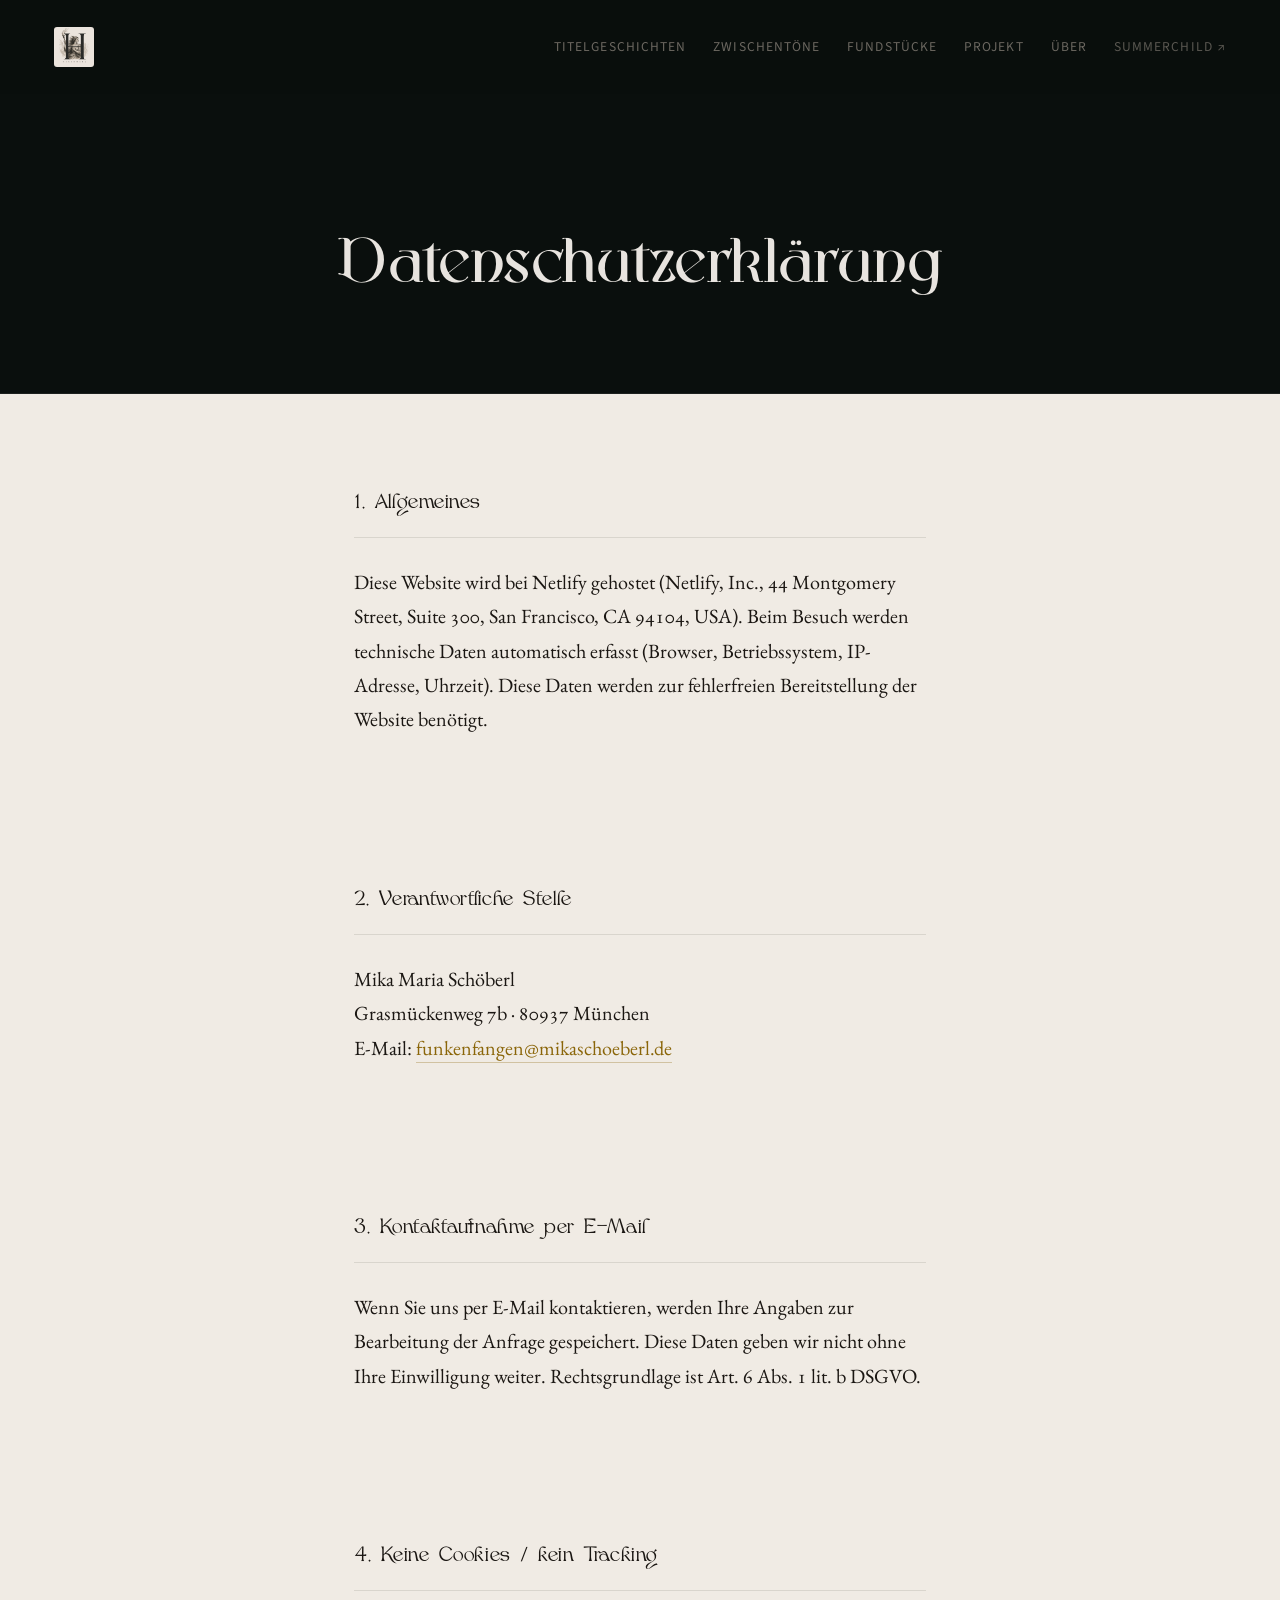
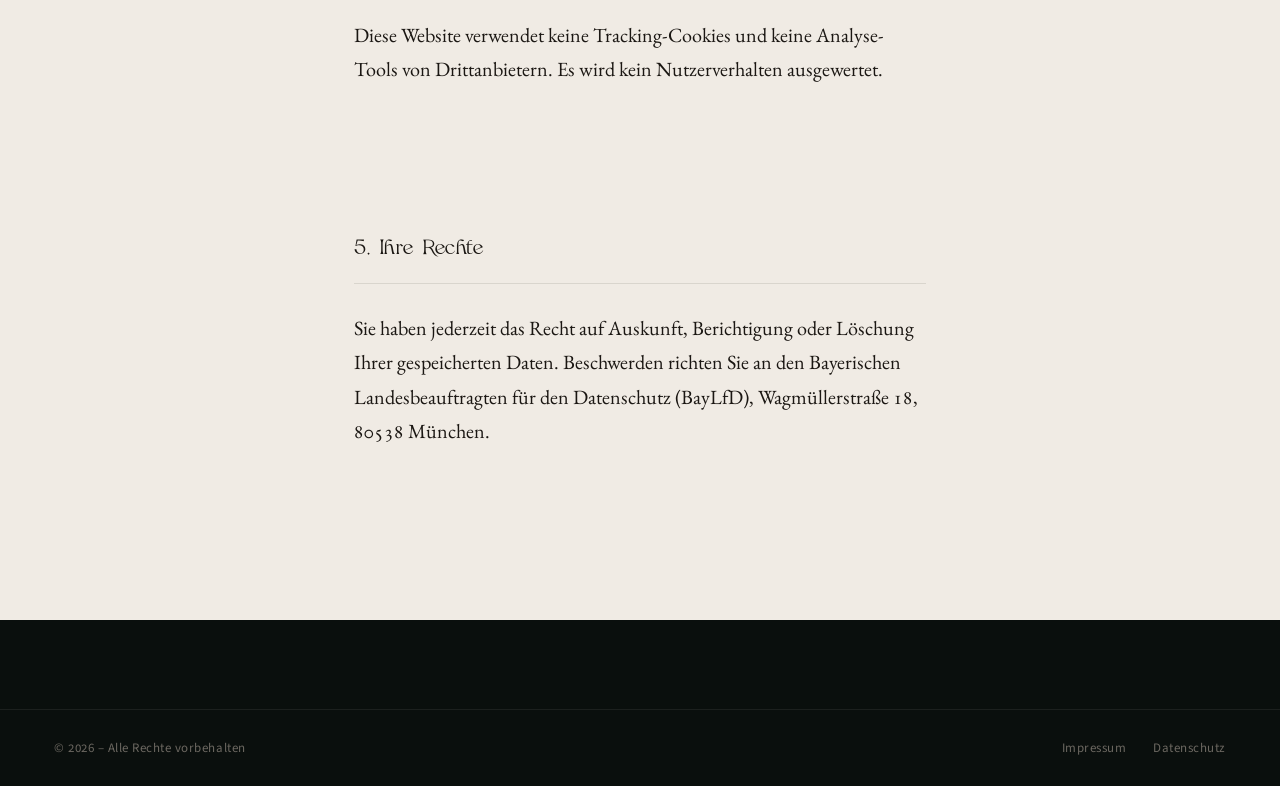
==== datenschutz.html @ d01b8aaf "Lichtfleck folgt dem Zeiger auch bei Projekt und Über Bisher war das wandernde Buntglas-Fenster der " ====
<!DOCTYPE html>
<html lang="de">
<head>
    <meta charset="UTF-8">
    <meta name="viewport" content="width=device-width, initial-scale=1.0">
    <title>Datenschutzerklärung – Hexenwerk</title>
    <meta name="description" content="Datenschutzerklärung der Forschungs- und Essayplattform Hexenwerk.">
    <meta name="robots" content="noindex">
    <link rel="icon" type="image/png" sizes="32x32" href="assets/images/brand/hexenwerk-logo-32.png">
    <link rel="icon" type="image/png" sizes="180x180" href="assets/images/brand/hexenwerk-logo-180.png">
    <link rel="apple-touch-icon" href="assets/images/brand/hexenwerk-logo-180.png">
    <link rel="preconnect" href="https://fonts.googleapis.com">
    <link rel="preconnect" href="https://fonts.gstatic.com" crossorigin>
    <link href="https://fonts.googleapis.com/css2?family=EB+Garamond:ital,wght@0,400;0,500;0,600;0,700;0,800;1,400;1,500;1,600;1,700&family=Cormorant+Garamond:ital,wght@0,300;0,400;0,500;0,600;0,700;1,300;1,400;1,500;1,600&family=IM+Fell+English:ital,wght@0,400;1,400&family=IM+Fell+English+SC&family=Source+Sans+3:ital,wght@0,300;0,400;0,500;0,600;1,300;1,400&display=swap" rel="stylesheet">
    <link rel="stylesheet" href="styles.css?v=20260827h">
</head>
<body>

    <a href="#legal-content" class="skip-link">Zum Inhalt springen</a>

    <nav class="site-nav site-nav--essay" aria-label="Hauptnavigation">
        <a href="index.html" class="nav-logo" aria-label="Hexenwerk — Startseite">
            <img src="assets/images/brand/hexenwerk-logo.png" alt="Hexenwerk" class="nav-logo-img">
        </a>
        <button class="nav-toggle" aria-expanded="false" aria-controls="navLinks" aria-label="Menü öffnen">
            <span class="nav-toggle-bar"></span>
            <span class="nav-toggle-bar"></span>
            <span class="nav-toggle-bar"></span>
        </button>
        <div class="nav-links" id="navLinks">
            <a href="index.html#titelgeschichten">Titelgeschichten</a>
            <a href="index.html#zwischentoene">Zwischentöne</a>
            <a href="index.html#fundstuecke">Fundstücke</a>
            <a href="projekt.html">Projekt</a>
            <a href="ueber.html">Über</a>
            <a href="https://summerchild.net" class="nav-external" target="_blank" rel="noopener">Summerchild<span aria-hidden="true"> ↗</span></a>
        </div>
    </nav>

    <header class="legal-hero">
        <div class="legal-hero-inner">
            <h1 class="legal-title">Datenschutzerklärung</h1>
        </div>
    </header>

    <article class="projekt-body" id="legal-content">

        <section class="projekt-section reveal">
            <h2 class="projekt-heading">1. Allgemeines</h2>
            <p>
                Diese Website wird bei Netlify gehostet (Netlify, Inc., 44 Montgomery Street, Suite 300, San Francisco, CA 94104, USA). Beim Besuch werden technische Daten automatisch erfasst (Browser, Betriebssystem, IP-Adresse, Uhrzeit). Diese Daten werden zur fehlerfreien Bereitstellung der Website benötigt.
            </p>
        </section>

        <section class="projekt-section reveal">
            <h2 class="projekt-heading">2. Verantwortliche Stelle</h2>
            <p>
                Mika Maria Schöberl<br>
                Grasmückenweg 7b · 80937 München<br>
                E-Mail: <a href="mailto:funkenfangen@mikaschoeberl.de" class="legal-link">funkenfangen@mikaschoeberl.de</a>
            </p>
        </section>

        <section class="projekt-section reveal">
            <h2 class="projekt-heading">3. Kontaktaufnahme per E-Mail</h2>
            <p>
                Wenn Sie uns per E-Mail kontaktieren, werden Ihre Angaben zur Bearbeitung der Anfrage gespeichert. Diese Daten geben wir nicht ohne Ihre Einwilligung weiter. Rechtsgrundlage ist Art. 6 Abs. 1 lit. b DSGVO.
            </p>
        </section>

        <section class="projekt-section reveal">
            <h2 class="projekt-heading">4. Keine Cookies / kein Tracking</h2>
            <p>
                Diese Website verwendet keine Tracking-Cookies und keine Analyse-Tools von Drittanbietern. Es wird kein Nutzerverhalten ausgewertet.
            </p>
        </section>

        <section class="projekt-section reveal">
            <h2 class="projekt-heading">5. Ihre Rechte</h2>
            <p>
                Sie haben jederzeit das Recht auf Auskunft, Berichtigung oder Löschung Ihrer gespeicherten Daten. Beschwerden richten Sie an den Bayerischen Landesbeauftragten für den Datenschutz (BayLfD), Wagmüllerstraße 18, 80538 München.
            </p>
        </section>

    </article>

    <footer class="site-footer">
        <div class="footer-bottom-inner">
            <p>&copy; 2026 – Alle Rechte vorbehalten</p>
            <div class="footer-legal-links">
                <a href="impressum.html">Impressum</a>
                <a href="datenschutz.html">Datenschutz</a>
            </div>
        </div>
    </footer>

    <script src="main.js?v=20260827h"></script>
</body>
</html>
---- styles.css ----
/* ============================================================
   HEXENÄSTHETIKEN – Stylesheet v3
   Forschungsplattform
   ============================================================ */

/* ============================================================
   LOCAL FONTS — display only (large & medium headings)
   ============================================================ */

@font-face {
    font-family: 'Hermis Soul';
    src: url('assets/fonts/hermis-soul/Hermissoul-Regular.otf') format('opentype');
    font-weight: 400;
    font-style: normal;
    font-display: swap;
}

@font-face {
    font-family: 'Bjork Serif';
    src: url('assets/fonts/bjork-serif/CCSBjork-Light.otf') format('opentype');
    font-weight: 300;
    font-style: normal;
    font-display: swap;
}

@font-face {
    font-family: 'Bjork Serif';
    src: url('assets/fonts/bjork-serif/CCSBjork.otf') format('opentype');
    font-weight: 400;
    font-style: normal;
    font-display: swap;
}

@font-face {
    font-family: 'Bjork Serif';
    src: url('assets/fonts/bjork-serif/CCSBjork-Bold.otf') format('opentype');
    font-weight: 700;
    font-style: normal;
    font-display: swap;
}

:root {
    --bg-deep:        #0a0f0d;
    --bg-elevated:    #111a16;
    --bg-card:        #141e19;
    --bg-card-hover:  #1a2822;
    --text-primary:   #e8e4df;
    --text-secondary: #a09b94;
    --text-muted:     #6b6760;
    --accent:         #b8860b;
    --accent-light:   #d4a031;
    --accent-dim:     rgba(184, 134, 11, 0.15);
    --accent-glow:    rgba(184, 134, 11, 0.06);
    --border:         rgba(232, 228, 223, 0.08);
    --border-accent:  rgba(184, 134, 11, 0.3);

    --font-hero:      'Hermis Soul', 'IM Fell English', 'EB Garamond', 'Georgia', serif;
    --font-heading:   'Bjork Serif', 'EB Garamond', 'Cormorant Garamond', 'Georgia', serif;
    --font-display:   'EB Garamond', 'Cormorant Garamond', 'Georgia', serif;
    --font-archaic:   'IM Fell English', 'EB Garamond', 'Cormorant Garamond', 'Georgia', serif;
    --font-smallcaps: 'IM Fell English SC', 'EB Garamond', 'Cormorant Garamond', 'Georgia', serif;
    --font-body:      'Source Sans 3', 'Source Sans Pro', sans-serif;
    --font-reading:   'EB Garamond', 'Cormorant Garamond', 'Georgia', serif;

    /* Dark Academia palette */
    --burgundy:       #5c1a2a;
    --burgundy-dim:   rgba(92, 26, 42, 0.2);
    --parchment:      #d4cdc0;
    --parchment-dim:  rgba(212, 205, 192, 0.06);

    /* Light sections — parchment tones */
    --bg-light:       #f0ebe4;
    --bg-light-warm:  #e8e0d4;
    --text-dark:      #1a1612;
    --text-dark-secondary: #4a4540;
    --text-dark-muted: #7a756e;
    --border-light:   rgba(26, 22, 18, 0.1);
    --accent-on-light: #8a6508;

    --space-xs:  0.5rem;
    --space-sm:  1rem;
    --space-md:  1.5rem;
    --space-lg:  3rem;
    --space-xl:  5rem;
    --space-xxl: 8rem;

    --content-width:  680px;
    --wide-width:     960px;
    --max-width:      1200px;

    --ease-out:    cubic-bezier(0.16, 1, 0.3, 1);
    --ease-smooth: cubic-bezier(0.25, 0.1, 0.25, 1);
    --ease-snap:   cubic-bezier(0.23, 1, 0.32, 1);   /* stärkerer ease-out für UI-Interaktionen */
    --ease-press:  cubic-bezier(0.4, 0, 0.2, 1);     /* press/release Feedback */

    /* Motion timing — unified vocabulary */
    --dur-micro:    300ms;  /* hover, click feedback */
    --dur-standard: 600ms;  /* color, opacity changes */
    --dur-reveal:   900ms;  /* scroll reveals */
    --dur-hero:     1400ms; /* once-per-session hero entrances */
}

*, *::before, *::after {
    margin: 0;
    padding: 0;
    box-sizing: border-box;
}

html {
    font-size: 18px;
    scroll-behavior: smooth;
    -webkit-font-smoothing: antialiased;
    -moz-osx-font-smoothing: grayscale;
}

body {
    font-family: var(--font-body);
    font-weight: 400;
    line-height: 1.7;
    color: var(--text-primary);
    background-color: var(--bg-deep);
    overflow-x: hidden;
    /* Renaissance typography defaults: old-style numerals, ligatures */
    font-feature-settings: 'onum' 1, 'liga' 1, 'kern' 1;
}

a { color: inherit; text-decoration: none; }
img { max-width: 100%; display: block; }

::selection {
    background: var(--accent-dim);
    color: var(--text-primary);
}


/* ============================================================
   NAVIGATION
   ============================================================ */

.site-nav {
    position: fixed;
    top: 0;
    left: 0;
    right: 0;
    z-index: 100;
    display: flex;
    justify-content: space-between;
    align-items: center;
    padding: var(--space-md) var(--space-lg);
    transition: background 0.5s var(--ease-smooth), padding 0.4s var(--ease-smooth);
}

.site-nav.is-scrolled {
    background: rgba(10, 15, 13, 0.92);
    backdrop-filter: blur(12px);
    -webkit-backdrop-filter: blur(12px);
    padding-top: var(--space-sm);
    padding-bottom: var(--space-sm);
}

.site-nav--essay {
    background: rgba(10, 15, 13, 0.85);
    backdrop-filter: blur(12px);
    -webkit-backdrop-filter: blur(12px);
}

.nav-logo {
    display: inline-flex;
    align-items: center;
    font-family: var(--font-display);
    font-size: 1rem;
    font-weight: 500;
    letter-spacing: 0.04em;
    color: var(--text-secondary);
    transition:
        opacity 200ms var(--ease-snap),
        color 200ms var(--ease-snap),
        transform 140ms var(--ease-press);
}

@media (hover: hover) and (pointer: fine) {
    .nav-logo:hover { color: var(--text-primary); opacity: 0.85; }
}

.nav-logo:active {
    transform: scale(0.97);
}

.nav-logo-img {
    display: block;
    height: 40px;
    width: auto;
    border-radius: 3px;
}

.nav-links {
    display: flex;
    gap: var(--space-md);
    align-items: center;
}

.nav-external {
    opacity: 0.82;
    transition: opacity 200ms var(--ease-snap);
}

@media (hover: hover) and (pointer: fine) {
    .nav-external:hover {
        opacity: 1;
    }
}

.nav-links a {
    font-family: var(--font-body);
    font-size: 0.75rem;
    font-weight: 400;
    letter-spacing: 0.08em;
    text-transform: uppercase;
    color: var(--text-muted);
    transition: color 200ms var(--ease-snap);
}

@media (hover: hover) and (pointer: fine) {
    .nav-links a:hover { color: var(--text-primary); }
}


/* ============================================================
   SHARED: Section Kickers (für alle Sektionen)
   ============================================================ */

.section-kicker {
    font-family: var(--font-smallcaps);
    font-size: 0.82rem;
    font-weight: 400;
    letter-spacing: 0.28em;
    text-transform: uppercase;
    font-feature-settings: 'smcp' 1, 'onum' 1;
    color: var(--accent);
    margin-bottom: var(--space-md);
}


/* ============================================================
   HERO
   ============================================================ */

.hero {
    position: relative;
    min-height: 100vh;
    display: flex;
    align-items: center;
    justify-content: center;
    overflow: hidden;
}

.hero-bg {
    position: absolute;
    inset: -10% 0;
    z-index: 0;
    will-change: transform;
}

.hero-bg-img {
    width: 100%;
    height: 100%;
    object-fit: cover;
    object-position: center 30%;
    filter: brightness(0.35) saturate(0.6);
}

.hero-overlay {
    position: absolute;
    inset: 0;
    z-index: 1;
    background:
        radial-gradient(
            ellipse 80% 60% at 50% 45%,
            transparent 0%,
            rgba(10, 15, 13, 0.4) 50%,
            rgba(10, 15, 13, 0.85) 100%
        ),
        linear-gradient(
            to bottom,
            rgba(10, 15, 13, 0.2) 0%,
            transparent 30%,
            transparent 60%,
            var(--bg-deep) 100%
        );
}

/* Stained glass window layer — illuminated by cursor */
/* Buntglas-Fenster: Das Licht fällt dort durch, wo Cursor oder
   Finger stehen.
   Wichtig fürs Tempo: Die Maske sitzt auf einem fest großen
   Fenster-Element und bleibt selbst unverändert. Bewegt wird nur
   per transform — das Fenster nach vorn, das Bild um denselben
   Betrag zurück. So rastert der Browser die Maske ein einziges Mal
   und schiebt pro Frame nur noch fertige Ebenen. Vorher wurde die
   Maske bildschirmfüllend in jedem Frame neu gezeichnet, was
   schwache Geräte komplett ausgebremst hat. */
.hero-stained-glass {
    --glass-size: 1100px;
    position: absolute;
    inset: 0;
    z-index: 1;
    overflow: hidden;
    pointer-events: none;
    /* Licht statt Foto: Im Screen-Modus verschwinden die dunklen Stellen
       des Bildes — also das schwarze Bleiglas-Gerüst — im dunklen Grund,
       und nur die farbigen Scheiben leuchten heraus. Dadurch trägt schon
       eine niedrige Deckkraft, und der Header bleibt trotzdem ruhig.
       Der Verlauf liegt bewusst außerhalb dieser Gruppe: Screen kann nur
       aufhellen, ein Abdunkeln wäre darin wirkungslos. */
    mix-blend-mode: screen;
}

/* Grundschicht: liegt immer im Header, unabhängig von Maus, Finger
   oder Skript. Zur Mitte hin nimmt die Maske sie fast ganz zurück,
   damit der Titel ruhig bleibt; nach außen trägt sie die Farbe.
   Ein statisches Bild mit statischer Maske — der Browser zeichnet das
   einmal und rührt es danach nicht mehr an. */
.stained-glass-base {
    position: absolute;
    inset: 0;
    width: 100%;
    height: 100%;
    max-width: none;
    object-fit: cover;
    object-position: center 30%;
    opacity: 0.36;
    filter: saturate(1.45) brightness(1.05) contrast(1.03);
    -webkit-mask-image: radial-gradient(
        ellipse 76% 66% at 50% 46%,
        rgba(0,0,0,0.06) 0%,
        rgba(0,0,0,0.2) 38%,
        rgba(0,0,0,0.6) 70%,
        rgba(0,0,0,0.95) 100%
    );
    mask-image: radial-gradient(
        ellipse 76% 66% at 50% 46%,
        rgba(0,0,0,0.06) 0%,
        rgba(0,0,0,0.2) 38%,
        rgba(0,0,0,0.6) 70%,
        rgba(0,0,0,0.95) 100%
    );
}

/* Verlauf über der Grundschicht: nimmt sie oben zurück, damit die
   Navigation ruhig bleibt, und führt sie unten in den Seitenhintergrund
   über — sonst schneidet das Buntglas hart in die nächste Sektion.
   Liegt bewusst unter dem Cursor-Fenster, damit der Lichtfleck weiter
   ungedämpft durchkommt. */
.stained-glass-fade {
    position: absolute;
    inset: 0;
    z-index: 1;
    pointer-events: none;
    background: linear-gradient(
        to bottom,
        rgba(10, 15, 13, 0.6) 0%,
        rgba(10, 15, 13, 0.12) 13%,
        rgba(10, 15, 13, 0) 28%,
        rgba(10, 15, 13, 0) 64%,
        rgba(10, 15, 13, 0.22) 82%,
        rgba(10, 15, 13, 0.8) 95%,
        var(--bg-deep) 100%
    );
}

.stained-glass-window {
    position: absolute;
    top: 0;
    left: 0;
    width: var(--glass-size);
    height: var(--glass-size);
    margin-left: calc(var(--glass-size) / -2);
    margin-top: calc(var(--glass-size) / -2);
    /* Startposition: Bildmitte — JS übernimmt ab dem ersten Zeiger */
    transform: translate3d(50vw, 50vh, 0);
    opacity: 0;
    transition: opacity 1s var(--ease-out);
    -webkit-mask-image: radial-gradient(
        circle closest-side at 50% 50%,
        rgba(0,0,0,1) 0%,
        rgba(0,0,0,0.75) 20%,
        rgba(0,0,0,0.4) 40%,
        rgba(0,0,0,0.1) 60%,
        rgba(0,0,0,0) 75%
    );
    mask-image: radial-gradient(
        circle closest-side at 50% 50%,
        rgba(0,0,0,1) 0%,
        rgba(0,0,0,0.75) 20%,
        rgba(0,0,0,0.4) 40%,
        rgba(0,0,0,0.1) 60%,
        rgba(0,0,0,0) 75%
    );
}

.stained-glass-img {
    position: absolute;
    top: 0;
    left: 0;
    /* Maße des Hero-Bereichs — JS hält sie aktuell, die Fallbacks
       greifen, solange noch kein Skript gelaufen ist. */
    width: var(--hero-w, 100vw);
    height: var(--hero-h, 100vh);
    max-width: none;
    object-fit: cover;
    object-position: center 30%;
    filter: brightness(1.05) saturate(1.15);
    transform: translate3d(
        calc(var(--glass-size) / 2 - 50vw),
        calc(var(--glass-size) / 2 - 50vh),
        0
    );
}

.hero-stained-glass.is-active .stained-glass-window,
.page-hero-glass.is-active .stained-glass-window {
    opacity: 1;
}

/* GPU-Ebenen erst anlegen, wenn das Fenster wirklich leuchtet. Die
   Einblendung dauert eine Sekunde — Zeit genug fuer den Browser, die
   Ebenen vorzubereiten. Dauerhaft gesetzt haelt will-change hier zwei
   grosse Texturen im Speicher, auch wenn nichts zu sehen ist. */
.hero-stained-glass.is-active .stained-glass-window,
.hero-stained-glass.is-active .stained-glass-img,
.page-hero-glass.is-active .stained-glass-window,
.page-hero-glass.is-active .stained-glass-img {
    will-change: transform;
}

@media (max-width: 640px) {
    .hero-stained-glass {
        --glass-size: 620px;
    }

    /* Hochformat: Der Header ist schmal und hoch, die Ellipse der Maske
       lässt oben und unten breite Bänder voll stehen. Zusammen mit dem
       Screen-Modus wird das schnell zu hell — deshalb hier zurückhaltender. */
    .stained-glass-base {
        opacity: 0.26;
    }
}

.hero-grain {
    position: absolute;
    inset: 0;
    z-index: 2;
    opacity: 0.04;
    background-image: url("data:image/svg+xml,%3Csvg viewBox='0 0 256 256' xmlns='http://www.w3.org/2000/svg'%3E%3Cfilter id='noise'%3E%3CfeTurbulence type='fractalNoise' baseFrequency='0.9' numOctaves='4' stitchTiles='stitch'/%3E%3C/filter%3E%3Crect width='100%25' height='100%25' filter='url(%23noise)' opacity='1'/%3E%3C/svg%3E");
    background-repeat: repeat;
    background-size: 128px 128px;
    pointer-events: none;
}

.hero-inner {
    position: relative;
    z-index: 3;
    text-align: center;
    max-width: var(--wide-width);
    padding: 0 var(--space-lg);
}

.hero-overline {
    font-family: var(--font-smallcaps);
    font-size: 0.88rem;
    font-weight: 400;
    letter-spacing: 0.3em;
    text-transform: uppercase;
    font-feature-settings: 'smcp' 1, 'onum' 1;
    color: var(--accent);
    margin-bottom: var(--space-md);
    opacity: 0;
    animation: fadeUp 1s var(--ease-out) 0.3s forwards;
}

.hero-title {
    font-family: var(--font-display);
    font-size: clamp(3rem, 8vw, 7.5rem);
    font-weight: 400;
    line-height: 1.1;
    letter-spacing: -0.025em;
    color: var(--text-primary);
    margin-bottom: var(--space-md);
    padding-bottom: 0.08em;
}

.hero-subtitle {
    font-family: var(--font-display);
    font-size: clamp(0.95rem, 1.8vw, 1.25rem);
    font-weight: 400;
    font-style: italic;
    line-height: 1.55;
    color: var(--text-secondary);
    margin-bottom: var(--space-lg);
    max-width: 640px;
    margin-left: auto;
    margin-right: auto;
    opacity: 0;
    animation: fadeUp 1.4s var(--ease-out) 0.75s forwards;
}

.hero-line {
    width: 48px;
    height: 1px;
    background: var(--accent);
    margin: 0 auto;
    opacity: 0;
    animation: fadeUp 1s var(--ease-out) 1s forwards;
}

.hero-scroll-hint {
    position: absolute;
    bottom: var(--space-lg);
    left: 50%;
    transform: translateX(-50%);
    z-index: 3;
    display: flex;
    flex-direction: column;
    align-items: center;
    gap: var(--space-xs);
    opacity: 0;
    animation: fadeUp 1s var(--ease-out) 1.5s forwards;
}

.hero-scroll-hint span {
    font-size: 0.65rem;
    letter-spacing: 0.15em;
    text-transform: uppercase;
    color: var(--text-muted);
    /* Optical centering: letter-spacing adds trailing space; compensate with padding-left */
    padding-left: 0.15em;
}

.hero-scroll-line {
    width: 1px;
    height: 32px;
    background: var(--text-muted);
    animation: scrollPulse 2.5s var(--ease-smooth) infinite 2s;
    transform-origin: top center;
}

@keyframes scrollPulse {
    0%   { opacity: 0.3; transform: scaleY(0.4); }
    50%  { opacity: 0.7; transform: scaleY(1); }
    100% { opacity: 0.3; transform: scaleY(0.4); }
}


/* ============================================================
   HERO SPLIT TEXT — per-character entrance
   JS wraps each character in .hero-char spans.
   ============================================================ */

@keyframes charReveal {
    from {
        opacity: 0;
        transform: translateY(60px);
        filter: blur(8px);
    }
    to {
        opacity: 1;
        transform: translateY(0);
        filter: blur(0);
    }
}

.hero-title .hero-char {
    display: inline-block;
    opacity: 0;
    animation: charReveal 0.9s var(--ease-out) forwards;
    will-change: transform, opacity, filter;
}

/* Whitespace characters should not be inline-block (they collapse) */
.hero-title .hero-char--space {
    width: 0.3em;
}

/* When split text is active, remove the block-level animation */
.hero-title.is-split {
    opacity: 1;
    animation: none;
}

/* Split chars inherit the glass-text gradient */
.hero-title.glass-text.is-split .hero-char {
    background-image: inherit;
    background-clip: text;
    -webkit-background-clip: text;
    -webkit-text-fill-color: transparent;
    color: transparent;
}


/* ============================================================
   SCROLL MARQUEE — horizontal scroll-driven text
   ============================================================ */

.scroll-marquee {
    overflow: hidden;
    padding: var(--space-md) 0;
    position: relative;
    white-space: nowrap;
    pointer-events: none;
    user-select: none;
    display: flex;
    flex-direction: column;
    gap: 0.3em;
}

.scroll-marquee-row {
    overflow: hidden;
    width: 100%;
}

.scroll-marquee-track {
    display: inline-flex;
    align-items: center;
    gap: 0;
    font-family: var(--font-hero);
    font-size: clamp(2.8rem, 8vw, 6.5rem);
    font-weight: 400;
    letter-spacing: -0.02em;
    line-height: 1.1;
    /* Same rainbow gradient as glass-text headlines — sharp & vivid.
       Die Sättigung steckt jetzt in den Farbwerten selbst (entspricht
       dem früheren filter: saturate(1.2)). Ein Filter auf dem bewegten
       Element zwingt den Browser, das riesige Textband in jedem Frame
       neu zu zeichnen — genau daran sind schwache Geräte hängen
       geblieben. */
    background-image: linear-gradient(
        100deg,
        #f8c631 0%,
        #ef8819 14%,
        #dd4521 28%,
        #b12b51 42%,
        #7037aa 56%,
        #2567b7 72%,
        #2b9ebb 86%,
        #41b34e 100%
    );
    -webkit-background-clip: text;
    background-clip: text;
    -webkit-text-fill-color: transparent;
    color: transparent;
    opacity: 1;
    animation: marquee-ltr 32s linear infinite;
}

.scroll-marquee-row--rtl .scroll-marquee-track {
    animation: marquee-rtl 36s linear infinite;
}

/* will-change nur, solange das Band wirklich sichtbar ist. Dauerhaft
   gesetzt hält es alle sechs Bänder gleichzeitig als GPU-Ebene im
   Speicher — auf Geräten mit wenig RAM gibt der Browser das Compositing
   dann auf und die Animation fällt zurück auf den Main-Thread. */
.scroll-marquee-track:not(.is-offscreen) {
    will-change: transform;
}

.scroll-marquee-track.is-offscreen {
    animation-play-state: paused;
}

.scroll-marquee-track span {
    flex-shrink: 0;
}

.marquee-dot {
    padding: 0 0.3em;
    opacity: 0.5;
    font-size: 0.6em;
}

@keyframes marquee-ltr {
    from { transform: translate3d(0, 0, 0); }
    to   { transform: translate3d(-50%, 0, 0); }
}

@keyframes marquee-rtl {
    from { transform: translate3d(-50%, 0, 0); }
    to   { transform: translate3d(0, 0, 0); }
}

@media (prefers-reduced-motion: reduce) {
    .scroll-marquee-track { animation: none; }
}


/* ============================================================
   STICKY SECTION HEADERS — cinematic overlap
   Section titles pin, content scrolls over them.
   ============================================================ */

.essays-section,
.exkurse-section,
.archiv-section {
    position: relative;
}

/* Section titles — large but normal flow, no sticky */
.essays-section > .section-header .section-title,
.exkurse-section > .section-header .section-title,
.archiv-section > .section-header .section-title {
    font-size: clamp(3.2rem, 13vw, 7rem);
    line-height: 1.15;
    letter-spacing: -0.025em;
    margin-bottom: var(--space-md);
    padding-bottom: 0.12em;
}


/* ============================================================
   OVERSIZED SECTION NUMBERS — decorative parallax
   Generated via data-section-number attribute.
   ============================================================ */

[data-section-number] {
    position: relative;
}

.section-number-deco {
    position: absolute;
    top: 0;
    right: var(--space-lg);
    font-family: var(--font-display);
    font-size: clamp(8rem, 22vw, 18rem);
    font-weight: 400;
    font-style: italic;
    line-height: 1;
    color: var(--text-primary);
    opacity: 0.03;
    pointer-events: none;
    user-select: none;
    will-change: transform;
    z-index: 0;
}


/* ============================================================
   SCALE-ON-SCROLL — Perspectives grid zoom
   ============================================================ */

.perspectives-list {
    transform: scale(0.88);
    transition: transform 1.2s var(--ease-out);
    will-change: transform;
}

.perspectives-list.is-scaled {
    transform: scale(1);
}


/* ============================================================
   ESSAY CARDS — staggered overlap + rotation
   ============================================================ */

.essay-card:nth-child(2) {
    margin-top: calc(var(--space-lg) * -0.5);
    transform: rotate(0.8deg) translateY(20px);
    transition: transform 0.8s var(--ease-out), background-color 0.5s ease;
}

.essay-card:nth-child(3) {
    margin-top: calc(var(--space-lg) * -0.5);
    transform: rotate(-0.6deg) translateY(30px);
    transition: transform 0.8s var(--ease-out), background-color 0.5s ease;
}

.essay-card:nth-child(2).is-aligned,
.essay-card:nth-child(3).is-aligned {
    transform: rotate(0deg) translateY(0);
}


/* ============================================================
   FOCUS SECTION — giant background text "HEXE"
   ============================================================ */

.focus-section .focus-inner::before {
    content: 'HEXE';
    position: absolute;
    top: 50%;
    left: 50%;
    transform: translate(-50%, calc(-50% + var(--backdrop-y, 0px)));
    font-family: var(--font-display);
    font-size: clamp(10rem, 28vw, 22rem);
    font-weight: 400;
    letter-spacing: 0.05em;
    color: var(--text-dark);
    opacity: 0.04;
    pointer-events: none;
    user-select: none;
    white-space: nowrap;
    will-change: transform;
    z-index: 0;
}

.focus-inner {
    position: relative;
}

.focus-inner > * {
    position: relative;
    z-index: 1;
}


/* ============================================================
   MOBILE — disable heavy effects
   ============================================================ */

@media (max-width: 640px) {
    .scroll-marquee-track {
        font-size: clamp(2.5rem, 10vw, 4rem);
    }

    .section-number-deco {
        font-size: clamp(5rem, 18vw, 8rem);
        right: var(--space-md);
    }

    .essays-section > .section-header,
    .exkurse-section > .section-header,
    .archiv-section > .section-header {
        position: relative;
        top: auto;
    }

    .essay-card:nth-child(2),
    .essay-card:nth-child(3) {
        margin-top: 0;
        transform: none;
    }

    .focus-section .focus-inner::before {
        font-size: clamp(5rem, 20vw, 10rem);
    }
}


/* ============================================================
   INTRO
   ============================================================ */

.intro-section {
    padding: var(--space-xxl) var(--space-lg) var(--space-xl);
    display: flex;
    justify-content: center;
    background: var(--bg-light);
}

.intro-inner {
    max-width: 680px;
    text-align: center;
}

.intro-overline {
    font-family: var(--font-smallcaps);
    font-size: 0.88rem;
    font-weight: 400;
    letter-spacing: 0.3em;
    text-transform: uppercase;
    font-feature-settings: 'smcp' 1, 'onum' 1;
    color: var(--accent-on-light);
    margin-bottom: var(--space-md);
}

.intro-text {
    font-family: var(--font-archaic);
    font-size: 1.32rem;
    font-weight: 400;
    line-height: 1.7;
    color: var(--text-dark);
    margin-bottom: var(--space-md);
    font-feature-settings: 'onum' 1, 'liga' 1, 'dlig' 1, 'kern' 1;
}

.intro-text-secondary {
    font-family: var(--font-archaic);
    font-size: 1.32rem;
    line-height: 1.7;
    color: var(--text-dark-secondary);
    font-feature-settings: 'onum' 1, 'liga' 1, 'dlig' 1, 'kern' 1;
}


/* ============================================================
   PERSPEKTIVEN – Neue Sektion
   Signalisiert interdisziplinäre Breite ohne Rubriken-Overkill
   ============================================================ */

.perspectives-section {
    padding: var(--space-xl) var(--space-lg);
    max-width: var(--wide-width);
    margin: 0 auto;
    border-top: 1px solid var(--border);
}

.perspectives-inner {
    display: block;
}

.perspectives-title {
    font-family: var(--font-display);
    font-size: clamp(1.5rem, 3vw, 2rem);
    font-weight: 400;
    line-height: 1.3;
    color: var(--text-primary);
    margin-bottom: var(--space-lg);
    max-width: 520px;
}

.perspectives-list {
    list-style: none;
    display: grid;
    grid-template-columns: repeat(3, 1fr);
    gap: 1px;
    background: var(--border);
    margin-bottom: var(--space-lg);
    border: 1px solid var(--border);
}

.perspectives-list li {
    display: flex;
    align-items: center;
    gap: var(--space-sm);
    padding: var(--space-md);
    background: var(--bg-deep);
    transition: background 240ms var(--ease-snap);
}

@media (hover: hover) and (pointer: fine) {
    .perspectives-list li:hover {
        background: var(--bg-elevated);
    }
}

.perspective-number {
    font-family: var(--font-display);
    font-size: 0.8rem;
    font-style: italic;
    color: var(--accent);
    letter-spacing: 0.05em;
}

.perspective-name {
    font-family: var(--font-body);
    font-size: 0.88rem;
    color: var(--text-primary);
    letter-spacing: 0.02em;
}

.perspectives-note {
    font-family: var(--font-display);
    font-style: italic;
    font-size: 0.92rem;
    color: var(--text-muted);
    max-width: 520px;
}


/* ============================================================
   ESSAYS SECTION
   ============================================================ */

.essays-section {
    padding: var(--space-xl) var(--space-lg) var(--space-xl);
    max-width: var(--max-width);
    margin: 0 auto;
    position: relative;
    overflow: hidden;
}

.section-header {
    margin-bottom: var(--space-xl);
    padding-bottom: var(--space-lg);
    border-bottom: 1px solid var(--border);
    max-width: 640px;
}

.section-title {
    font-family: var(--font-display);
    font-size: clamp(2rem, 4vw, 2.8rem);
    font-weight: 400;
    color: var(--text-primary);
    margin-bottom: var(--space-sm);
    letter-spacing: -0.01em;
}

.section-claim {
    font-family: var(--font-archaic);
    font-style: italic;
    font-size: clamp(1.8rem, 5.5vw, 3rem);
    line-height: 1.15;
    color: var(--accent-light);
    margin-bottom: var(--space-md);
    letter-spacing: 0.015em;
    font-feature-settings: 'onum' 1, 'liga' 1, 'dlig' 1;
}

.section-description {
    font-size: 0.95rem;
    line-height: 1.7;
    color: var(--text-secondary);
    max-width: 560px;
}


/* --- Essay Card --- */
.essays-list {
    display: flex;
    flex-direction: column;
    gap: var(--space-lg);
}

.essay-card {
    display: grid;
    grid-template-columns: 300px 1fr;
    gap: var(--space-lg);
    padding: var(--space-md);
    border-radius: 4px;
    transition: background-color 280ms var(--ease-snap);
}

@media (hover: hover) and (pointer: fine) {
    .essay-card:hover {
        background-color: var(--bg-card-hover);
    }
}

.essay-card-image {
    aspect-ratio: 3 / 2;
    border-radius: 3px;
    overflow: hidden;
    position: relative;
}

/* Indirektes Scheinwerferlicht — folgt dem Cursor über dem Bild */
.essay-card-image::after {
    content: '';
    position: absolute;
    inset: 0;
    pointer-events: none;
    opacity: 0;
    transition: opacity 500ms var(--ease-out);
    background: radial-gradient(
        circle 260px at var(--spot-x, 50%) var(--spot-y, 50%),
        rgba(255, 235, 180, 0.45) 0%,
        rgba(255, 220, 140, 0.22) 25%,
        rgba(212, 160, 49, 0.12) 50%,
        transparent 75%
    );
    mix-blend-mode: soft-light;
    z-index: 3;
}

@media (hover: hover) and (pointer: fine) {
    .essay-card:hover .essay-card-image::after,
    .essay-card-image:hover::after {
        opacity: 1;
    }
}

.essay-card-img {
    width: 100%;
    height: 100%;
    object-fit: cover;
    filter: brightness(0.75) saturate(0.7);
    transition:
        filter 280ms var(--ease-snap),
        transform 400ms var(--ease-out);
}

@media (hover: hover) and (pointer: fine) {
    .essay-card:hover .essay-card-img {
        filter: brightness(0.85) saturate(0.85);
        transform: scale(1.03);
    }
}

.essay-card:active {
    transform: scale(0.99);
    transition: transform 120ms var(--ease-press);
}

.essay-card-content {
    display: flex;
    flex-direction: column;
    justify-content: center;
    padding: var(--space-xs) 0;
}

/* Tag System – Multiple Tags pro Essay */
.essay-card-tags {
    display: flex;
    gap: var(--space-sm);
    margin-bottom: var(--space-sm);
    flex-wrap: wrap;
}

.essay-card-tag {
    font-size: 0.66rem;
    font-weight: 500;
    letter-spacing: 0.14em;
    text-transform: uppercase;
    color: var(--accent);
    padding: 0.25rem 0.7rem;
    border: 1px solid var(--border-accent);
    border-radius: 2px;
}

.essay-card-title {
    font-family: var(--font-display);
    font-size: 1.35rem;
    font-weight: 500;
    line-height: 1.3;
    color: var(--text-primary);
    margin-bottom: var(--space-sm);
    transition: color 200ms var(--ease-snap);
}

@media (hover: hover) and (pointer: fine) {
    .essay-card:hover .essay-card-title {
        color: var(--accent-light);
    }
}

.essay-card-excerpt {
    font-size: 0.88rem;
    line-height: 1.7;
    color: var(--text-secondary);
    margin-bottom: var(--space-sm);
}

.essay-card-date {
    font-size: 0.72rem;
    color: var(--text-muted);
    letter-spacing: 0.06em;
}


/* ============================================================
   EXKURSE SECTION – Neue Ebene
   Kürzere Texte, kompaktere Darstellung
   ============================================================ */

.exkurse-section {
    padding: var(--space-xl) var(--space-lg);
    max-width: none;
    background: var(--bg-light);
}

.exkurse-section > .section-header,
.exkurse-section > .exkurse-list {
    max-width: var(--max-width);
    margin-left: auto;
    margin-right: auto;
}

.exkurse-list {
    display: grid;
    grid-template-columns: repeat(2, 1fr);
    gap: 1px;
    background: var(--border-light);
    border: 1px solid var(--border-light);
}

.exkurse-item {
    padding: var(--space-lg);
    background: var(--bg-light);
    transition: background 240ms var(--ease-snap);
    display: flex;
    flex-direction: column;
    gap: var(--space-sm);
}

@media (hover: hover) and (pointer: fine) {
    .exkurse-item:hover {
        background: var(--bg-light-warm);
    }
}

.exkurse-meta {
    display: flex;
    justify-content: space-between;
    align-items: center;
    margin-bottom: var(--space-xs);
}

.exkurse-tag {
    font-size: 0.65rem;
    font-weight: 500;
    letter-spacing: 0.16em;
    text-transform: uppercase;
    color: var(--accent-on-light);
}

.exkurse-date {
    font-size: 0.7rem;
    color: var(--text-dark-muted);
    letter-spacing: 0.06em;
    font-style: italic;
}

.exkurse-title {
    font-family: var(--font-display);
    font-size: 1.2rem;
    font-weight: 500;
    line-height: 1.4;
    color: var(--text-dark);
    transition: color 240ms var(--ease-snap);
}

@media (hover: hover) and (pointer: fine) {
    .exkurse-item:hover .exkurse-title {
        color: var(--accent-on-light);
    }
}

.exkurse-title em {
    font-style: italic;
}

.exkurse-excerpt {
    font-size: 0.88rem;
    line-height: 1.65;
    color: var(--text-dark-secondary);
}


/* ============================================================
   ARCHIV SECTION – Neue Ebene
   Zurzeit: Placeholder-Sektion (Archiv wächst langsam)
   ============================================================ */

.archiv-section {
    padding: var(--space-xl) var(--space-lg) var(--space-xxl);
    max-width: var(--max-width);
    margin: 0 auto;
}

.archiv-preview {
    padding: var(--space-xxl) var(--space-lg);
    border: 1px solid var(--border);
    text-align: center;
    background:
        radial-gradient(
            ellipse at center,
            var(--accent-glow) 0%,
            transparent 70%
        );
}

.archiv-placeholder {
    font-family: var(--font-display);
    font-style: italic;
    font-size: 1.05rem;
    color: var(--text-muted);
    max-width: 480px;
    margin: 0 auto;
    line-height: 1.6;
}


/* ============================================================
   FOCUS SECTION – Dissertationskern
   Zweistufige Positionierung: erst breit, dann fokussiert
   ============================================================ */

.focus-section {
    padding: var(--space-xxl) var(--space-lg);
    background: var(--bg-light-warm);
    border-top: 1px solid var(--border-light);
    border-bottom: 1px solid var(--border-light);
    position: relative;
    overflow: hidden;
}

.focus-section::before {
    content: '';
    position: absolute;
    inset: 0;
    background: radial-gradient(
        ellipse 60% 80% at 50% 50%,
        rgba(184, 134, 11, 0.04) 0%,
        transparent 70%
    );
    pointer-events: none;
}

.focus-inner {
    max-width: 720px;
    margin: 0 auto;
    text-align: center;
    position: relative;
    z-index: 1;
}

.focus-title {
    font-family: var(--font-display);
    font-size: clamp(2rem, 4.5vw, 3rem);
    font-weight: 400;
    line-height: 1.2;
    color: var(--text-dark);
    margin-bottom: var(--space-md);
    letter-spacing: -0.01em;
}

.focus-text {
    font-family: var(--font-display);
    font-size: 1.1rem;
    font-style: italic;
    line-height: 1.7;
    color: var(--text-dark);
    margin-bottom: var(--space-md);
}

.focus-text-secondary {
    font-family: var(--font-body);
    font-size: 0.95rem;
    line-height: 1.75;
    color: var(--text-dark-secondary);
    margin-bottom: var(--space-lg);
}

.focus-link {
    display: inline-block;
    font-family: var(--font-body);
    font-size: 0.85rem;
    letter-spacing: 0.08em;
    color: var(--accent-on-light);
    border-bottom: 1px solid rgba(138, 101, 8, 0.3);
    padding-bottom: 2px;
    transition:
        color 200ms var(--ease-snap),
        border-color 200ms var(--ease-snap),
        transform 140ms var(--ease-press);
}

@media (hover: hover) and (pointer: fine) {
    .focus-link:hover {
        color: var(--text-dark);
        border-bottom-color: var(--text-dark);
    }
}

.focus-link:active {
    transform: scale(0.97);
}


/* ============================================================
   ESSAY HERO
   ============================================================ */

.essay-hero {
    position: relative;
    min-height: 75vh;
    display: flex;
    align-items: flex-end;
    overflow: hidden;
}

.essay-hero-image {
    position: absolute;
    inset: -8% 0;
    z-index: 0;
    will-change: transform;
}

.essay-hero-img {
    width: 100%;
    height: 100%;
    object-fit: cover;
    object-position: center 40%;
    filter: brightness(0.35) saturate(0.55);
}

.essay-hero-overlay {
    position: absolute;
    inset: 0;
    z-index: 1;
    background:
        linear-gradient(
            to bottom,
            rgba(10, 15, 13, 0.15) 0%,
            rgba(10, 15, 13, 0.3) 40%,
            rgba(10, 15, 13, 0.7) 70%,
            var(--bg-deep) 100%
        );
}

.essay-hero-content {
    position: relative;
    z-index: 2;
    padding: var(--space-xxl) var(--space-lg) var(--space-xl);
    max-width: var(--wide-width);
    margin: 0 auto;
    width: 100%;
    opacity: 0;
    animation: fadeUp 1.2s var(--ease-out) 0.3s forwards;
}

.essay-hero-tags {
    display: flex;
    gap: var(--space-sm);
    margin-bottom: var(--space-md);
    flex-wrap: wrap;
}

.essay-hero-tag {
    font-size: 0.68rem;
    font-weight: 500;
    letter-spacing: 0.16em;
    text-transform: uppercase;
    color: var(--accent);
    padding: 0.3rem 0.8rem;
    border: 1px solid var(--border-accent);
    border-radius: 2px;
}

.essay-hero-title {
    font-family: var(--font-display);
    font-size: clamp(2rem, 5vw, 3.5rem);
    font-weight: 400;
    line-height: 1.15;
    letter-spacing: -0.01em;
    color: var(--text-primary);
    margin-bottom: var(--space-md);
    text-shadow: 0 2px 30px rgba(0, 0, 0, 0.4);
}

.essay-hero-meta {
    font-size: 0.82rem;
    color: var(--text-muted);
    letter-spacing: 0.04em;
}

.essay-hero-byline {
    font-family: var(--font-display);
    font-size: 0.95rem;
    font-style: italic;
    font-weight: 400;
    color: var(--text-secondary);
    letter-spacing: 0.02em;
    margin-top: var(--space-xs);
}

.essay-hero-byline span {
    color: var(--accent-light);
    font-style: normal;
    letter-spacing: 0.06em;
}

.essay-hero-credit {
    font-family: var(--font-body);
    font-size: 0.78rem;
    font-weight: 400;
    color: var(--text-muted);
    letter-spacing: 0.04em;
    margin-top: 0.6rem;
    padding-left: 0.9rem;
    border-left: 1px solid var(--border-accent, rgba(212,160,73,0.35));
}

.essay-hero-credit em {
    font-style: italic;
    color: var(--accent-light);
}

/* Print-only masthead — hidden on screen, appears at top of PDF */
.print-masthead {
    display: none;
}


/* ============================================================
   ESSAY BODY
   ============================================================ */

.essay-body {
    max-width: var(--content-width);
    margin: 0 auto;
    padding: var(--space-xl) var(--space-lg) var(--space-lg);
    /* Full-bleed parchment background for reading comfort */
    background: var(--bg-light);
    color: var(--text-dark);
    box-shadow: 0 0 0 100vmax var(--bg-light);
    clip-path: inset(0 -100vmax);
    position: relative;
}

.essay-body + .essay-body {
    padding-top: var(--space-lg);
}

.essay-body p {
    margin-bottom: var(--space-md);
    font-family: var(--font-reading);
    font-size: 1.12rem;
    line-height: 1.7;
    color: var(--text-dark);
    font-feature-settings: 'onum' 1, 'liga' 1, 'dlig' 1, 'kern' 1;
}

.essay-body em { font-style: italic; }

.essay-lead {
    font-family: var(--font-archaic);
    font-size: 1.28rem;
    font-weight: 400;
    line-height: 1.65;
    color: var(--text-dark);
    font-feature-settings: 'onum' 1, 'liga' 1, 'dlig' 1;
    margin-bottom: var(--space-lg) !important;
}

.essay-separator {
    width: 32px;
    height: 1px;
    background: var(--border-accent);
    margin: var(--space-xl) 0;
}

.essay-heading {
    font-family: var(--font-display);
    font-size: 1.55rem;
    font-weight: 500;
    line-height: 1.3;
    color: var(--text-dark);
    margin-top: var(--space-xl);
    margin-bottom: var(--space-md);
    letter-spacing: -0.01em;
}

.essay-pullquote {
    margin: var(--space-xl) 0;
    padding: var(--space-lg) 0 var(--space-lg) var(--space-lg);
    border-left: 2px solid var(--accent-on-light);
    position: relative;
}

.essay-pullquote::before {
    content: '';
    position: absolute;
    top: 0;
    left: 0;
    bottom: 0;
    width: 200px;
    background: linear-gradient(to right, var(--accent-glow), transparent);
    pointer-events: none;
    opacity: 0.6;
}

.essay-pullquote p {
    font-family: var(--font-archaic);
    font-size: 1.4rem;
    font-weight: 400;
    font-style: italic;
    line-height: 1.6;
    color: var(--text-dark);
    font-feature-settings: 'onum' 1, 'liga' 1, 'dlig' 1;
    margin-bottom: 0 !important;
    position: relative;
}

.essay-fullbleed {
    margin: var(--space-xxl) 0;
    position: relative;
    overflow: hidden;
}

.essay-fullbleed-img {
    width: 100%;
    height: 55vh;
    min-height: 360px;
    max-height: 600px;
    object-fit: cover;
    object-position: center;
    filter: brightness(0.5) saturate(0.6);
}

.essay-fullbleed::before,
.essay-fullbleed::after {
    content: '';
    position: absolute;
    left: 0;
    right: 0;
    height: 120px;
    z-index: 1;
    pointer-events: none;
}

.essay-fullbleed::before {
    top: 0;
    background: linear-gradient(to bottom, var(--bg-deep), transparent);
}

.essay-fullbleed::after {
    bottom: 0;
    background: linear-gradient(to top, var(--bg-deep), transparent);
}

.essay-fullbleed-caption {
    position: relative;
    z-index: 2;
    max-width: var(--content-width);
    margin: 0 auto;
    padding: var(--space-md) var(--space-lg) 0;
    font-family: var(--font-display);
    font-size: 0.82rem;
    font-style: italic;
    line-height: 1.6;
    color: var(--text-muted);
}

.essay-closing {
    margin-top: var(--space-xl);
    font-family: var(--font-display);
    font-size: 1.1rem;
    line-height: 1.8;
    color: var(--text-dark-secondary);
}


/* ============================================================
   ESSAY FOOTER
   ============================================================ */

.essay-footer {
    border-top: 1px solid var(--border);
    padding: var(--space-xl) var(--space-lg);
}

.essay-footer-inner {
    max-width: var(--content-width);
    margin: 0 auto;
}

.essay-back-link {
    font-size: 0.85rem;
    color: var(--text-muted);
    transition:
        color 200ms var(--ease-snap),
        transform 140ms var(--ease-press);
    display: inline-block;
    margin-bottom: var(--space-xl);
}

@media (hover: hover) and (pointer: fine) {
    .essay-back-link:hover { color: var(--accent); }
}

.essay-back-link:active {
    transform: scale(0.97);
}

.references-title {
    font-family: var(--font-display);
    font-size: 1rem;
    font-weight: 500;
    color: var(--text-secondary);
    margin-bottom: var(--space-md);
}

.references-list {
    list-style: none;
    display: flex;
    flex-direction: column;
    gap: var(--space-sm);
}

.references-list li {
    font-size: 0.82rem;
    line-height: 1.6;
    color: var(--text-muted);
    padding-left: var(--space-md);
    border-left: 1px solid var(--border);
}


/* ============================================================
   PROJEKT PAGE
   ============================================================ */

.projekt-hero {
    padding: calc(var(--space-xxl) + var(--space-xl)) var(--space-lg) var(--space-xl);
    display: flex;
    justify-content: center;
    border-bottom: 1px solid var(--border);
    position: relative;
    overflow: hidden;
}

.projekt-hero::before {
    content: '';
    position: absolute;
    inset: 0;
    background: radial-gradient(
        ellipse 50% 70% at 50% 30%,
        var(--accent-glow) 0%,
        transparent 70%
    );
    pointer-events: none;
}

.projekt-hero-inner {
    max-width: var(--content-width);
    text-align: center;
    position: relative;
    z-index: 1;
}

.projekt-title {
    font-family: var(--font-display);
    font-size: clamp(2.5rem, 6vw, 4.5rem);
    font-weight: 400;
    line-height: 1.1;
    letter-spacing: -0.02em;
    color: var(--text-primary);
    padding-bottom: 0.08em;
}

/* Buntglas-Grundschicht auch in den Unterseiten-Headern (Projekt,
   Über). Gleiches Bild, gleiche Maske, gleiche Ausblendung wie auf der
   Startseite — nur zurückhaltender, weil diese Header deutlich flacher
   sind und die Fläche dadurch dichter wirkt. Kein Cursor-Fenster:
   Diese Header sind Bild, keine Interaktion. */
.page-hero-glass {
    /* Kleiner als auf der Startseite: Diese Header sind nur rund ein
       Drittel so hoch, ein 1100er Fenster würde sie komplett ausfüllen
       und der Lichtfleck wäre nicht mehr als solcher zu erkennen. */
    --glass-size: 640px;
    position: absolute;
    inset: 0;
    z-index: 0;
    overflow: hidden;
    pointer-events: none;
    mix-blend-mode: screen;
}

.page-hero-glass .stained-glass-base {
    opacity: 0.38;
}

/* Im Hochformat werden diese Header sehr hoch, die Maske drückt fast die
   ganze Fläche weg. Im Screen-Modus fallen zusätzlich die dunklen
   Bleistege heraus — hier braucht es also mehr, nicht weniger.
   Die Regel steht bewusst nach der Basisregel: Ein @media erhöht die
   Spezifität nicht, es zählt allein die Reihenfolge. */
@media (max-width: 640px) {
    /* Ein 640er Fenster wäre auf einem 375 px breiten Schirm breiter als
       der Header — der Lichtfleck wäre dann kein Fleck mehr. */
    .page-hero-glass {
        --glass-size: 400px;
    }

    /* Im Hochformat sind diese Header rund 780 px hoch statt 300 — die
       Prozentmarken des Querformat-Verlaufs decken dadurch ein Vielfaches
       an Fläche ab und löschen genau die Zonen, in denen die Maske Farbe
       zulässt. Also enger setzen. */
    .projekt-hero > .stained-glass-fade {
        background: linear-gradient(
            to bottom,
            rgba(10, 15, 13, 0.75) 0%,
            rgba(10, 15, 13, 0.2) 9%,
            rgba(10, 15, 13, 0) 20%,
            rgba(10, 15, 13, 0) 72%,
            rgba(10, 15, 13, 0.25) 88%,
            rgba(10, 15, 13, 0.85) 97%,
            var(--bg-deep) 100%
        );
    }

    /* Im Hochformat bleibt kaum freie Fläche: Titel und Porträt füllen den
       Header. Eine Ellipsen-Maske träfe hier nur noch schmale Randstreifen —
       deshalb gleichmäßig und dafür schwächer. Im Screen-Modus verschwinden
       die dunklen Bleistege ohnehin, es bleibt ein ruhiges Farbleuchten. */
    .page-hero-glass .stained-glass-base {
        opacity: 0.44;
        -webkit-mask-image: none;
        mask-image: none;
    }
}

/* Flacher Header: Der Verlauf braucht andere Marken als über die volle
   Bildschirmhöhe — oben früher frei, unten früher zu. */
.projekt-hero > .stained-glass-fade {
    z-index: 0;
    background: linear-gradient(
        to bottom,
        rgba(10, 15, 13, 0.72) 0%,
        rgba(10, 15, 13, 0.15) 20%,
        rgba(10, 15, 13, 0) 42%,
        rgba(10, 15, 13, 0) 62%,
        rgba(10, 15, 13, 0.3) 84%,
        rgba(10, 15, 13, 0.85) 96%,
        var(--bg-deep) 100%
    );
}


/* ============================================================
   ÜBER PAGE — portrait + bio hero
   ============================================================ */

.ueber-hero {
    padding: calc(var(--space-xxl) + var(--space-xl)) var(--space-lg) var(--space-xl);
}

.ueber-hero-grid {
    display: grid;
    grid-template-columns: minmax(0, 0.9fr) minmax(0, 1.1fr);
    gap: clamp(1.5rem, 5vw, 4rem);
    align-items: center;
    max-width: var(--content-width);
    margin: 0 auto;
    position: relative;
    z-index: 1;
}

.ueber-portrait {
    margin: 0;
    position: relative;
    aspect-ratio: 4 / 5;
    overflow: hidden;
    border-radius: 3px;
    box-shadow:
        0 30px 60px -20px rgba(0, 0, 0, 0.55),
        0 12px 24px -8px rgba(0, 0, 0, 0.35),
        inset 0 0 0 1px rgba(212, 160, 73, 0.15);
    transform: perspective(1200px) rotateY(-2deg);
    transition: transform 600ms var(--ease-out), box-shadow 600ms var(--ease-out);
}

@media (hover: hover) and (pointer: fine) {
    .ueber-portrait:hover {
        transform: perspective(1200px) rotateY(0deg) translateY(-2px);
        box-shadow:
            0 40px 80px -24px rgba(0, 0, 0, 0.6),
            0 16px 32px -10px rgba(0, 0, 0, 0.4),
            inset 0 0 0 1px rgba(212, 160, 73, 0.25);
    }
}

.ueber-portrait-img {
    width: 100%;
    height: 100%;
    object-fit: cover;
    object-position: center 25%;
    display: block;
    filter: contrast(1.02) saturate(0.95);
}

.ueber-portrait::after {
    content: '';
    position: absolute;
    inset: 0;
    pointer-events: none;
    background: linear-gradient(160deg, rgba(255, 230, 180, 0.08), transparent 40%, rgba(0, 0, 0, 0.25));
    mix-blend-mode: overlay;
}

.ueber-hero-text {
    text-align: left;
}

.ueber-hero-text .section-kicker {
    margin-bottom: var(--space-sm);
}

.ueber-hero-text .projekt-title {
    text-align: left;
}

.ueber-tagline {
    font-family: var(--font-display);
    font-size: clamp(1rem, 2vw, 1.2rem);
    font-weight: 400;
    font-style: italic;
    line-height: 1.55;
    color: var(--text-secondary);
    margin-top: var(--space-md);
    max-width: 36ch;
}

.ueber-response-hint {
    font-family: var(--font-body);
    font-size: 0.82rem;
    color: var(--text-dark-muted);
    letter-spacing: 0.04em;
    margin-top: var(--space-xs);
    font-style: italic;
}

@media (max-width: 720px) {
    .ueber-hero-grid {
        grid-template-columns: 1fr;
        text-align: center;
    }
    .ueber-portrait {
        max-width: 320px;
        margin: 0 auto;
        transform: none;
    }
    .ueber-portrait:hover {
        transform: translateY(-2px);
    }
    .ueber-hero-text,
    .ueber-hero-text .projekt-title {
        text-align: center;
    }
    .ueber-tagline {
        margin-left: auto;
        margin-right: auto;
    }
}

.projekt-body {
    max-width: var(--content-width);
    margin: 0 auto;
    padding: var(--space-xl) var(--space-lg) var(--space-xxl);
    /* Full-bleed parchment background for reading comfort */
    background: var(--bg-light);
    color: var(--text-dark);
    box-shadow: 0 0 0 100vmax var(--bg-light);
    clip-path: inset(0 -100vmax);
    position: relative;
}

.projekt-section {
    margin-bottom: var(--space-xxl);
}

.projekt-section:last-child {
    margin-bottom: 0;
}

.projekt-heading {
    font-family: var(--font-display);
    font-size: 1.5rem;
    font-weight: 500;
    line-height: 1.3;
    color: var(--text-dark);
    margin-bottom: var(--space-md);
    padding-bottom: var(--space-sm);
    border-bottom: 1px solid var(--border-light);
    letter-spacing: -0.01em;
}

.projekt-section p {
    font-family: var(--font-reading);
    font-size: 1.12rem;
    line-height: 1.7;
    color: var(--text-dark);
    margin-bottom: var(--space-md);
    font-feature-settings: 'onum' 1, 'liga' 1, 'kern' 1;
}

.projekt-section p em { font-style: italic; }
.projekt-section p strong { font-weight: 500; color: var(--text-dark); }

.projekt-list li {
    color: var(--text-dark);
}

/* Portrait in der Projekt-Seite, ruhig und zentriert */
.projekt-portrait {
    margin: clamp(3rem, 8vw, 5.5rem) auto;
    max-width: 100%;
    overflow: hidden;
    border-radius: 2px;
    box-shadow:
        0 40px 80px -30px rgba(26, 22, 18, 0.45),
        0 16px 32px -12px rgba(26, 22, 18, 0.25),
        inset 0 0 0 1px rgba(26, 22, 18, 0.08);
}

.projekt-portrait img {
    width: 100%;
    height: auto;
    display: block;
    filter: contrast(1.02) saturate(0.97);
}

@media (min-width: 720px) {
    .projekt-portrait {
        max-width: 560px;
    }
}

.projekt-list li strong {
    color: var(--text-dark);
}

.projekt-list {
    list-style: none;
    margin: var(--space-md) 0;
    padding: var(--space-md) 0 var(--space-md) var(--space-lg);
    border-left: 1px solid var(--border-accent);
}

.projekt-list li {
    font-family: var(--font-reading);
    font-size: 1.05rem;
    line-height: 1.7;
    color: var(--text-dark-secondary);
    margin-bottom: var(--space-sm);
    font-feature-settings: 'onum' 1, 'liga' 1, 'kern' 1;
}

.projekt-list li:last-child { margin-bottom: 0; }


/* ============================================================
   LEGAL PAGES (Impressum, Datenschutz)
   Reuse .projekt-body / .projekt-section for content.
   Own hero style: minimal, no radial glow.
   ============================================================ */

.legal-hero {
    padding: calc(var(--space-xxl) + var(--space-xl)) var(--space-lg) var(--space-xl);
    display: flex;
    justify-content: center;
    border-bottom: 1px solid var(--border);
}

.legal-hero-inner {
    max-width: var(--content-width);
    text-align: center;
}

.legal-title {
    font-family: var(--font-display);
    font-size: clamp(2rem, 5vw, 3.5rem);
    font-weight: 400;
    line-height: 1.1;
    letter-spacing: -0.02em;
    color: var(--text-primary);
    opacity: 0;
    animation: fadeUp 1.2s var(--ease-out) 0.2s forwards;
}

.legal-link {
    color: var(--accent-on-light);
    border-bottom: 1px solid rgba(138, 101, 8, 0.3);
    padding-bottom: 1px;
    transition:
        color 200ms var(--ease-snap),
        border-color 200ms var(--ease-snap);
}

@media (hover: hover) and (pointer: fine) {
    .legal-link:hover {
        color: var(--text-dark);
        border-bottom-color: var(--text-dark);
    }
}

@media (max-width: 640px) {
    .legal-hero {
        padding: calc(var(--space-xl) + var(--space-lg)) var(--space-md) var(--space-lg);
    }
}


/* ============================================================
   SITE FOOTER
   ============================================================ */

/* Schmale Fußzeile: nur Rechtehinweis und die beiden Pflichtseiten.
   Logo, Untertitel und Kontakthinweis sind bewusst raus — sie haben
   unverhältnismäßig viel Höhe gekostet. */
.site-footer {
    border-top: 1px solid var(--border);
    padding: var(--space-md) var(--space-lg);
    margin-top: var(--space-xl);
}

.footer-bottom-inner {
    max-width: var(--max-width);
    margin: 0 auto;
    display: flex;
    justify-content: space-between;
    align-items: center;
    flex-wrap: wrap;
    gap: var(--space-xs) var(--space-md);
}

.footer-bottom-inner p {
    font-size: 0.72rem;
    color: var(--text-muted);
    letter-spacing: 0.04em;
}

.footer-legal-links {
    display: flex;
    gap: var(--space-md);
}

.footer-legal-links a {
    font-size: 0.72rem;
    color: var(--text-muted);
    letter-spacing: 0.04em;
    transition: color 200ms var(--ease-snap);
}

@media (hover: hover) and (pointer: fine) {
    .footer-legal-links a:hover {
        color: var(--accent);
    }
}


/* ============================================================
   STAINED GLASS TEXT — reusable on all large headings
   ============================================================ */

/* Stained glass text — saturated multi-color gradient, fully legible, no dark gaps */
.glass-text {
    background-image: linear-gradient(
        100deg,
        #f0c64a 0%,
        #e08a2e 14%,
        #c94a2c 28%,
        #a03050 42%,
        #6a3a9a 56%,
        #2f66a8 72%,
        #3a9ab2 86%,
        #4fae5a 100%
    );
    -webkit-background-clip: text;
    background-clip: text;
    -webkit-text-fill-color: transparent;
    color: transparent;
    filter: saturate(1.15);
    animation: glassFlicker 6s ease-in-out infinite;
}

@keyframes glassFlicker {
    0%   { filter: saturate(1.15) brightness(1); }
    50%  { filter: saturate(1.3)  brightness(1.08); }
    100% { filter: saturate(1.15) brightness(1); }
}

/* On light/parchment backgrounds — deeper, more saturated stops for contrast on cream */
.glass-text--light {
    background-image: linear-gradient(
        100deg,
        #c48a1a 0%,
        #b55a1e 14%,
        #982a1e 28%,
        #6e1a3a 42%,
        #3a1a6a 56%,
        #1a3a88 72%,
        #1a6a88 86%,
        #2a6a2a 100%
    );
    filter: saturate(1.2);
    animation: glassFlickerLight 6s ease-in-out infinite;
}

@keyframes glassFlickerLight {
    0%   { filter: saturate(1.2)  brightness(1); }
    50%  { filter: saturate(1.35) brightness(1.05); }
    100% { filter: saturate(1.2)  brightness(1); }
}

/* Flackern nur bei sichtbaren Überschriften. Die Filter-Animation
   zeichnet den Verlaufstext in jedem Frame neu — sechsmal parallel
   im Hintergrund ist das auf schwachen Geräten der halbe Main-Thread. */
.glass-text.is-offscreen {
    animation-play-state: paused;
}


/* ============================================================
   RENAISSANCE TYPOGRAPHY — only on display headings
   ============================================================ */

/* Old-style numerals on dates */
.essay-card-date,
.exkurse-date,
.perspective-number {
    font-feature-settings: 'onum' 1, 'pnum' 1;
}


/* ============================================================
   ESSAY SUBTITLE LINE
   ============================================================ */

.essay-subtitle-line {
    font-family: var(--font-display);
    font-size: 1.2rem;
    font-style: italic;
    font-weight: 400;
    color: var(--text-dark-secondary);
    text-align: center;
    margin-bottom: var(--space-xl);
    letter-spacing: 0.01em;
}


/* ============================================================
   ESSAY DOWNLOAD — PDF button
   ============================================================ */

.essay-download {
    max-width: var(--content-width);
    margin: var(--space-xl) auto;
    padding: 0 var(--space-lg);
    text-align: center;
}

.essay-download-link {
    display: inline-flex;
    align-items: center;
    gap: var(--space-xs);
    font-family: var(--font-display);
    font-size: 0.9rem;
    font-weight: 400;
    letter-spacing: 0.06em;
    color: var(--accent);
    padding: var(--space-sm) var(--space-lg);
    border: 1px solid var(--border-accent);
    border-radius: 2px;
    transition:
        background 200ms var(--ease-snap),
        color 200ms var(--ease-snap),
        border-color 200ms var(--ease-snap),
        transform 140ms var(--ease-press);
}

.essay-download-link:active {
    transform: scale(0.97);
}

.essay-download-link:hover {
    background: var(--accent-dim);
    color: var(--accent-light);
    border-color: var(--accent-light);
}

.essay-download-icon {
    font-size: 1.1rem;
}


/* ============================================================
   PRINT STYLES — Clean PDF output
   ============================================================ */

@media print {
    /* Hide navigation, footer, download button, effects */
    .site-nav,
    .site-footer,
    .essay-footer,
    .essay-download,
    .essay-hero-tags,
    .skip-link,
    .hero-grain,
    .hero-stained-glass,
    .hero-cursor-light,
    .scroll-marquee {
        display: none !important;
    }

    body {
        background: white;
        color: #1a1612;
        font-size: 11pt;
        line-height: 1.6;
    }

    /* Masthead — logo + project wordmark at the very top of the PDF */
    .print-masthead {
        display: flex !important;
        align-items: center;
        gap: 0.6cm;
        padding: 0 2cm 0.5cm;
        margin: 0 0 0.8cm;
        border-bottom: 0.5pt solid #8a7348;
        font-family: 'Cormorant Garamond', 'Cormorant', Georgia, serif;
        color: #5a4a30;
    }

    .print-masthead-logo {
        height: 1.6cm;
        width: auto;
        display: block;
        -webkit-print-color-adjust: exact;
        print-color-adjust: exact;
    }

    .print-masthead-project {
        font-size: 10pt;
        font-style: italic;
        letter-spacing: 0.04em;
        white-space: nowrap;
        flex: 1;
    }

    .print-masthead-url {
        font-size: 9pt;
        letter-spacing: 0.18em;
        text-transform: uppercase;
        color: #8a7348;
        white-space: nowrap;
    }

    /* Essay hero — keep cover image in the PDF */
    .essay-hero {
        background: none;
        min-height: auto;
        padding: 0.5cm 2cm 1cm;
        display: block;
        position: relative;
        overflow: visible;
        page-break-after: avoid;
    }

    .essay-hero-image {
        position: relative;
        inset: auto;
        width: 100%;
        height: 7cm;
        margin-bottom: 0.8cm;
        overflow: hidden;
    }

    .essay-hero-img {
        width: 100%;
        height: 100%;
        object-fit: cover;
        object-position: center;
        filter: none;
        opacity: 1 !important;
        -webkit-print-color-adjust: exact;
        print-color-adjust: exact;
    }

    .essay-hero-overlay { display: none; }

    .essay-hero-content {
        position: static;
        padding: 0;
    }

    .essay-hero-title {
        color: #1a1612;
        font-size: 26pt;
        line-height: 1.15;
        text-shadow: none;
        animation: none;
        opacity: 1;
        background: none !important;
        -webkit-text-fill-color: #1a1612 !important;
        -webkit-background-clip: border-box !important;
        margin-bottom: 0.3cm;
    }

    .essay-hero-meta {
        color: #6b5b3a;
        font-size: 9.5pt;
        letter-spacing: 0.06em;
    }

    .essay-hero-byline {
        color: #1a1612;
        font-size: 11pt;
        font-style: italic;
        margin-top: 0.2cm;
    }

    .essay-hero-byline span {
        color: #5a3a1a;
        font-style: normal;
        letter-spacing: 0.06em;
    }

    .essay-hero-credit {
        font-size: 9pt;
        color: #6b5b3a;
        margin-top: 0.3cm;
        padding-left: 0.3cm;
        border-left: 0.5pt solid #8a7348;
    }

    .essay-hero-credit em {
        font-style: italic;
        color: #5a3a1a;
    }

    .essay-subtitle-line {
        color: #4a4540;
    }

    .essay-body {
        max-width: none;
        padding: 0 2cm;
    }

    .essay-body p {
        color: #1a1612;
        font-size: 11pt;
        orphans: 3;
        widows: 3;
    }

    .essay-pullquote {
        border-left-color: #1a1612;
        page-break-inside: avoid;
    }

    .essay-pullquote p {
        color: #1a1612;
    }

    .essay-separator::before {
        color: #6b6760;
    }

    .essay-closing {
        page-break-before: avoid;
    }

    /* Page margins and running footer with attribution */
    @page {
        margin: 2cm 0 2cm 0;
        @bottom-center {
            content: 'Hexenwerk · Mika Schöberl · mikaschoeberl.com';
            font-family: 'Cormorant Garamond', Georgia, serif;
            font-style: italic;
            font-size: 9pt;
            color: #8a7348;
        }
        @bottom-right {
            content: counter(page);
            font-family: 'Cormorant Garamond', Georgia, serif;
            font-size: 9pt;
            color: #8a7348;
        }
    }

    @page :first {
        margin-top: 1.2cm;
        @bottom-right {
            content: counter(page);
        }
    }
}


/* ============================================================
   DARK ACADEMIA — Renaissance-inflected details
   ============================================================ */

/* --- Drop Cap on essay lead paragraphs --- */
.essay-lead::first-letter {
    font-family: var(--font-archaic);
    font-size: 4.6em;
    float: left;
    line-height: 0.78;
    margin-right: 0.1em;
    margin-top: 0.05em;
    color: var(--accent-on-light);
    font-weight: 500;
}

/* --- Ornamental separators (replacing plain lines) --- */
.essay-separator {
    width: auto;
    height: auto;
    background: none;
    text-align: center;
    margin: var(--space-xl) 0;
    font-family: var(--font-display);
    font-size: 1.4rem;
    color: var(--accent);
    letter-spacing: 0.4em;
    opacity: 0.5;
}

.essay-separator::before {
    content: '— ✦ —';
}

/* --- Section header ornamental flourish --- */
.section-header::after {
    content: '⸻';
    display: block;
    font-family: var(--font-display);
    font-size: 1.2rem;
    color: var(--accent);
    opacity: 0.3;
    margin-top: var(--space-md);
    letter-spacing: 0.5em;
}

/* --- Pullquote — Renaissance feel --- */
.essay-pullquote {
    border-left: 2px solid var(--burgundy);
}

.essay-pullquote::before {
    background: linear-gradient(to right, var(--burgundy-dim), transparent);
}

.essay-pullquote p {
    font-weight: 300;
    letter-spacing: 0.01em;
}

/* --- Hero title — lighter weight for Cormorant elegance --- */
.hero-title {
    font-weight: 300;
    letter-spacing: -0.01em;
}

/* Nav logo — image-based wordmark; text styles kept as fallback */

/* --- Section titles — thinner, taller --- */
.section-title {
    font-weight: 300;
    letter-spacing: -0.02em;
}

/* --- Essay card titles --- */
.essay-card-title {
    font-weight: 400;
    letter-spacing: 0.01em;
}

/* --- Focus section title --- */
.focus-title {
    font-weight: 300;
}

/* --- Projekt headings — Cormorant style --- */
.projekt-heading {
    font-weight: 400;
    letter-spacing: 0.02em;
}

.projekt-title {
    font-weight: 300;
}

/* --- Essay headings — refined --- */
.essay-heading {
    font-weight: 400;
    letter-spacing: 0.01em;
}

/* --- Hero essay title --- */
.essay-hero-title {
    font-weight: 300;
}

/* --- Tags — slightly more refined --- */
.essay-card-tag,
.essay-hero-tag,
.exkurse-tag {
    font-family: var(--font-display);
    font-weight: 500;
    font-style: italic;
    text-transform: none;
    letter-spacing: 0.04em;
    font-size: 0.72rem;
}

/* --- Kicker overlines — more calligraphic --- */
.section-kicker,
.hero-overline,
.intro-overline {
    font-family: var(--font-display);
    font-style: italic;
    font-weight: 400;
    letter-spacing: 0.15em;
    font-size: 0.75rem;
}

/* --- Archiv placeholder — parchment glow --- */
.archiv-preview {
    background:
        radial-gradient(
            ellipse at center,
            var(--parchment-dim) 0%,
            transparent 70%
        );
}

/* --- Light section overrides for headers and content --- */
.exkurse-section .section-header {
    border-bottom-color: var(--border-light);
}

.exkurse-section .section-kicker {
    color: var(--accent-on-light);
}

.exkurse-section .section-title {
    color: var(--text-dark);
}

.exkurse-section .section-claim {
    color: var(--accent-on-light);
}

.exkurse-section .section-description {
    color: var(--text-dark-secondary);
}

/* Sticky header on light background */
.exkurse-section > .section-header {
    background: var(--bg-light);
}

/* Section number on light bg */
.exkurse-section .section-number-deco {
    color: var(--text-dark);
    opacity: 0.04;
}

/* Section header ornament on light bg */
.exkurse-section .section-header::after {
    color: var(--accent-on-light);
}


/* ============================================================
   ANIMATIONS
   ============================================================ */

@keyframes fadeUp {
    from { opacity: 0; transform: translateY(24px); }
    to   { opacity: 1; transform: translateY(0); }
}

.reveal {
    opacity: 0;
    transform: translateY(24px);
    transition:
        opacity var(--dur-reveal) var(--ease-out),
        transform var(--dur-reveal) var(--ease-out);
    will-change: opacity, transform;
}

.reveal.is-visible {
    opacity: 1;
    transform: translateY(0);
}

/* Dynamic staggering is now handled by JS via transition-delay,
   which observes sibling order and applies capped delays.
   This allows sections to stagger without hard-coded CSS rules. */


/* ============================================================
   RESPONSIVE
   ============================================================ */

@media (max-width: 900px) {
    html { font-size: 17px; }

    .perspectives-list {
        grid-template-columns: repeat(2, 1fr);
    }

    .exkurse-list {
        grid-template-columns: 1fr;
    }

    .essay-card {
        grid-template-columns: 1fr;
        gap: var(--space-md);
    }

    .essay-card-image { aspect-ratio: 16 / 9; }

    .essay-fullbleed-img {
        height: 45vh;
        min-height: 280px;
    }
}

@media (max-width: 640px) {
    html { font-size: 16px; }

    .site-nav { padding: var(--space-sm) var(--space-md); }
    .site-nav.is-scrolled { padding-top: 0.6rem; padding-bottom: 0.6rem; }

    .nav-links { gap: var(--space-sm); }
    .nav-links a { font-size: 0.7rem; letter-spacing: 0.05em; }

    .hero { min-height: 92vh; }
    .hero-inner { padding: 0 var(--space-md); }
    .hero-title { font-size: clamp(2.5rem, 13vw, 5rem); }

    .intro-section,
    .perspectives-section,
    .essays-section,
    .exkurse-section,
    .archiv-section,
    .focus-section {
        padding-left: var(--space-md);
        padding-right: var(--space-md);
    }

    .perspectives-list {
        grid-template-columns: 1fr;
    }

    .essay-hero-content { padding: var(--space-xl) var(--space-md) var(--space-lg); }
    .essay-hero { min-height: 55vh; }
    .essay-hero-title { font-size: clamp(1.75rem, 7vw, 2.5rem); }

    .essay-body {
        padding-left: var(--space-md);
        padding-right: var(--space-md);
    }

    .essay-pullquote { padding-left: var(--space-md); }

    .essay-fullbleed-img { height: 35vh; min-height: 220px; }
    .essay-fullbleed-caption {
        padding-left: var(--space-md);
        padding-right: var(--space-md);
    }

    .projekt-hero {
        padding: calc(var(--space-xl) + var(--space-lg)) var(--space-md) var(--space-lg);
    }
    .projekt-body {
        padding: var(--space-lg) var(--space-md) var(--space-xl);
    }

    /* Auf schmalen Bildschirmen bricht die Fußzeile um — dann mittig */
    .footer-bottom-inner {
        justify-content: center;
        text-align: center;
    }
}

@media (max-width: 400px) {
    .hero-scroll-hint { display: none; }
}


/* ============================================================
   SKIP LINK – Accessibility
   ============================================================ */

.skip-link {
    position: fixed;
    top: -100%;
    left: var(--space-md);
    z-index: 200;
    padding: var(--space-xs) var(--space-md);
    background: var(--accent);
    color: var(--bg-deep);
    font-family: var(--font-body);
    font-size: 0.82rem;
    font-weight: 500;
    border-radius: 0 0 4px 4px;
    transition: top 0.2s ease;
}

.skip-link:focus {
    top: 0;
}


/* ============================================================
   FOCUS STYLES – Accessibility
   ============================================================ */

:focus-visible {
    outline: 2px solid var(--accent);
    outline-offset: 3px;
}

/* Remove default outline for mouse users */
:focus:not(:focus-visible) {
    outline: none;
}


/* ============================================================
   MOBILE NAVIGATION – Hamburger Toggle
   ============================================================ */

.nav-toggle {
    display: none;
    background: none;
    border: none;
    cursor: pointer;
    padding: 0.5rem;
    z-index: 101;
    flex-direction: column;
    gap: 5px;
    transition: transform 140ms var(--ease-press);
}

.nav-toggle:active {
    transform: scale(0.92);
}

.nav-toggle-bar {
    display: block;
    width: 22px;
    height: 1.5px;
    background: var(--text-secondary);
    transition:
        transform 240ms var(--ease-snap),
        opacity 200ms var(--ease-snap);
}

/* Hamburger → X transformation */
.nav-toggle[aria-expanded="true"] .nav-toggle-bar:nth-child(1) {
    transform: translateY(7px) rotate(45deg);
}

.nav-toggle[aria-expanded="true"] .nav-toggle-bar:nth-child(2) {
    opacity: 0;
}

.nav-toggle[aria-expanded="true"] .nav-toggle-bar:nth-child(3) {
    transform: translateY(-7px) rotate(-45deg);
}

@media (max-width: 640px) {
    .nav-toggle {
        display: flex;
    }

    .nav-links {
        position: fixed;
        top: 0;
        right: 0;
        width: min(280px, 80vw);
        height: 100vh;
        background: rgba(10, 15, 13, 0.97);
        backdrop-filter: blur(20px);
        -webkit-backdrop-filter: blur(20px);
        flex-direction: column;
        padding: calc(var(--space-xxl) + var(--space-lg)) var(--space-lg) var(--space-lg);
        gap: var(--space-md);
        transform: translateX(100%);
        transition: transform 0.4s var(--ease-out);
        z-index: 100;
    }

    .nav-links.is-open {
        transform: translateX(0);
    }

    .nav-links a {
        font-size: 0.85rem;
        letter-spacing: 0.1em;
        color: var(--text-secondary);
        padding: var(--space-xs) 0;
        border-bottom: 1px solid var(--border);
    }
}


/* ============================================================
   ESSAY CARD – Upcoming (no link) variant
   ============================================================ */

.essay-card--upcoming {
    cursor: default;
    opacity: 0.7;
}

@media (hover: hover) and (pointer: fine) {
    .essay-card--upcoming:hover {
        background-color: transparent;
    }

    .essay-card--upcoming:hover .essay-card-img {
        filter: brightness(0.75) saturate(0.7);
        transform: none;
    }

    .essay-card--upcoming:hover .essay-card-title {
        color: var(--text-primary);
    }
}

.essay-card--upcoming:active {
    transform: none;
}


/* ============================================================
   MOTIFS SECTION – Index page (hidden until enough content)
   ============================================================ */

.motifs-section {
    padding: var(--space-xl) var(--space-lg);
    max-width: var(--wide-width);
    margin: 0 auto;
    border-top: 1px solid var(--border);
}

.motifs-inner {
    display: block;
}

.motifs-heading {
    font-family: var(--font-display);
    font-size: clamp(1.5rem, 3vw, 2rem);
    font-weight: 400;
    line-height: 1.3;
    color: var(--text-primary);
    margin-bottom: var(--space-md);
}

.motifs-intro {
    font-size: 0.95rem;
    line-height: 1.7;
    color: var(--text-secondary);
    max-width: 560px;
    margin-bottom: var(--space-lg);
}

.motifs-cloud {
    list-style: none;
    display: flex;
    flex-wrap: wrap;
    gap: var(--space-sm);
}

.motifs-cloud li a {
    display: inline-block;
    font-family: var(--font-display);
    font-size: 0.95rem;
    font-style: italic;
    color: var(--text-primary);
    padding: var(--space-xs) var(--space-md);
    border: 1px solid var(--border);
    border-radius: 2px;
    transition:
        border-color 200ms var(--ease-snap),
        color 200ms var(--ease-snap),
        transform 140ms var(--ease-press);
}

@media (hover: hover) and (pointer: fine) {
    .motifs-cloud li a:hover {
        border-color: var(--accent);
        color: var(--accent-light);
    }
}

.motifs-cloud li a:active {
    transform: scale(0.97);
}

.motif-count {
    font-style: normal;
    font-size: 0.75rem;
    color: var(--text-muted);
}


/* ============================================================
   ESSAY MOTIFS – Footer section (hidden until activated)
   ============================================================ */

.essay-motifs {
    display: none;
    margin-top: var(--space-xl);
    padding-top: var(--space-lg);
    border-top: 1px solid var(--border);
}

.essay-motifs.is-active {
    display: block;
}

.essay-motifs .motifs-title {
    font-family: var(--font-display);
    font-size: 1rem;
    font-weight: 500;
    color: var(--text-secondary);
    margin-bottom: var(--space-md);
}

.essay-motifs .motifs-list {
    list-style: none;
    display: flex;
    flex-wrap: wrap;
    gap: var(--space-sm);
}

.essay-motifs .motif-link {
    display: inline-block;
    font-size: 0.82rem;
    color: var(--text-muted);
    padding: 0.25rem 0.7rem;
    border: 1px solid var(--border);
    border-radius: 2px;
    transition:
        border-color 200ms var(--ease-snap),
        color 200ms var(--ease-snap),
        transform 140ms var(--ease-press);
}

@media (hover: hover) and (pointer: fine) {
    .essay-motifs .motif-link:hover {
        border-color: var(--accent);
        color: var(--accent-light);
    }
}

.essay-motifs .motif-link:active {
    transform: scale(0.97);
}


/* ============================================================
   MOTION REFINEMENTS (v2)
   Cursor-follow light, image-loading fade, reduced-motion
   ============================================================ */

/* Cursor-follow light — desktop hero only, injected via JS.
   Sits between grain (z:2) and hero content (z:3).
   Fest große Fläche mit unveränderlichem Verlauf, bewegt per
   transform. Vorher baute das Skript in jedem Frame einen neuen,
   bildschirmfüllenden Radial-Gradient — zusammen mit dem
   mix-blend-mode ergab das eine komplette Neuberechnung des Hero
   bei jeder Mausbewegung. */
.hero-cursor-light {
    --light-size: 1100px;
    position: absolute;
    top: 0;
    left: 0;
    width: var(--light-size);
    height: var(--light-size);
    margin-left: calc(var(--light-size) / -2);
    margin-top: calc(var(--light-size) / -2);
    transform: translate3d(50vw, 50vh, 0);
    z-index: 2;
    pointer-events: none;
    opacity: 0;
    transition: opacity 800ms var(--ease-out);
    mix-blend-mode: screen;
    background: radial-gradient(
        circle closest-side at 50% 50%,
        rgba(212, 160, 49, 0.07) 0%,
        rgba(180, 120, 60, 0.04) 30%,
        rgba(140, 80, 40, 0.02) 50%,
        transparent 70%
    );
    will-change: transform;
}

/* Progressive image loading — fade in when decoded */
.hero-bg-img,
.essay-hero-img,
.essay-fullbleed-img {
    opacity: 0;
    transition: opacity 1200ms var(--ease-out);
}

.hero-bg-img.is-loaded,
.essay-hero-img.is-loaded,
.essay-fullbleed-img.is-loaded {
    opacity: 1;
}

/* Full-bleed images get JS-controlled transform for breathing.
   Override the static scale to let JS manage it. */
.essay-fullbleed-img {
    will-change: transform;
}

/* Nav transition refinement — smoother background shift */
.site-nav {
    transition:
        background-color var(--dur-standard) var(--ease-smooth),
        padding-top var(--dur-standard) var(--ease-smooth),
        padding-bottom var(--dur-standard) var(--ease-smooth),
        backdrop-filter var(--dur-standard) var(--ease-smooth);
}

/* Hero inner — JS controls opacity/transform directly,
   but ensure smooth transition when entering */
.hero-inner {
    will-change: opacity, transform;
}

/* Hero overlay — JS adjusts opacity, transition for smoothness */
.hero-overlay {
    transition: opacity var(--dur-standard) var(--ease-out);
}


/* ============================================================
   WORD-SCRUB — scroll-driven word-by-word illumination
   Auf der Projekt-Seite: Wörter starten gedimmt, leuchten beim
   Hochscrollen sequenziell auf und fallen wieder zurück.
   JS schreibt opacity per inline-style, dieses CSS setzt nur
   den Default und sorgt für Layout-Verhalten.
   ============================================================ */
.word-scrub {
    display: inline-block;
    opacity: 0.18;
}

@media (prefers-reduced-motion: reduce) {
    .word-scrub {
        opacity: 1 !important;
    }
}


/* ============================================================
   REDUCED MOTION — Respect user preference
   All motion becomes instant or minimal.
   ============================================================ */
@media (prefers-reduced-motion: reduce) {
    *,
    *::before,
    *::after {
        animation-duration: 0.01ms !important;
        animation-iteration-count: 1 !important;
        transition-duration: 0.01ms !important;
        scroll-behavior: auto !important;
    }

    /* Keep elements visible even without animation */
    .reveal {
        opacity: 1;
        transform: none;
    }

    .hero-overline,
    .hero-title,
    .hero-subtitle,
    .hero-line,
    .hero-scroll-hint,
    .essay-hero-content,
    .projekt-title {
        opacity: 1 !important;
        transform: none !important;
        animation: none !important;
    }

    /* Kill infinite animations */
    .hero-scroll-line {
        animation: none !important;
        opacity: 0.5 !important;
    }
}


/* ============================================================
   INTRO OVERLAY — art-house Eingangssequenz (30s)
   ============================================================ */

.intro-overlay {
    position: fixed;
    inset: 0;
    z-index: 10000;
    background: #f0ebe4;
    display: flex;
    flex-direction: column;
    align-items: center;
    justify-content: center;
    gap: clamp(1.5rem, 4vh, 3.5rem);
    overflow: hidden;
    isolation: isolate;
}

.intro-overlay[data-state="hidden"] {
    opacity: 0;
    pointer-events: none;
    transition: opacity 1.4s var(--ease-out);
}

body.intro-active {
    overflow: hidden;
}

/* Buntglas-Hintergrund: langsamer Zoom + subtile Rotation */
.intro-stainedglass {
    position: absolute;
    inset: -10%;
    z-index: 0;
    opacity: 0;
    transition: opacity 3s var(--ease-out);
    animation: intro-glass-drift 42s linear infinite;
}

.intro-overlay[data-state="active"] .intro-stainedglass {
    opacity: 0.3;
}

/* <picture> ist ein Inline-Element ohne eigene Masse — das Bild
   darin braucht einen Block-Container in voller Groesse. */
.intro-stainedglass picture {
    display: block;
    width: 100%;
    height: 100%;
}

.intro-stainedglass img {
    width: 100%;
    height: 100%;
    object-fit: cover;
    filter: blur(16px) brightness(1.05) saturate(1.3);
    mix-blend-mode: multiply;
}

@keyframes intro-glass-drift {
    0%   { transform: scale(1.05) rotate(0deg); }
    50%  { transform: scale(1.12) rotate(1.5deg); }
    100% { transform: scale(1.05) rotate(0deg); }
}

/* Logo-Bild — im Flex-Stack zentriert, weich ein- und ausfadend */
.intro-logo {
    position: relative;
    z-index: 2;
    display: block;
    flex-shrink: 0;
    width: min(82vw, 560px);
    max-height: 52vh;
    object-fit: contain;
    opacity: 0;
    transform: scale(0.94);
    transition: opacity 5s var(--ease-out), transform 7s var(--ease-out);
    filter: drop-shadow(0 0 40px rgba(0, 0, 0, 0.15));
}

@media (min-width: 900px) {
    .intro-logo {
        max-height: 48vh;
        width: min(48vh, 480px);
    }
}

.intro-overlay[data-logo-in] .intro-logo {
    opacity: 1;
    transform: scale(1);
}

.intro-overlay[data-logo-out] .intro-logo {
    opacity: 0;
    transform: scale(1.04);
    transition: opacity 3.5s var(--ease-out), transform 4s var(--ease-out);
}

/* Prozent-Anzeige */
.intro-loading {
    position: absolute;
    z-index: 3;
    bottom: clamp(2rem, 6vh, 4rem);
    left: 50%;
    transform: translateX(-50%);
    font-family: var(--font-smallcaps);
    font-size: clamp(0.8rem, 1.8vw, 1.05rem);
    letter-spacing: 0.35em;
    color: rgba(26, 22, 18, 0.55);
    opacity: 0;
    transition: opacity 1.2s var(--ease-out);
}

.intro-overlay[data-state="active"] .intro-loading {
    opacity: 1;
}

.intro-loading-num {
    font-variant-numeric: tabular-nums;
    min-width: 3ch;
    display: inline-block;
    text-align: right;
}

/* Willkommens-Typographie — im Flex-Stack unter dem Logo */
.intro-welcome {
    position: relative;
    z-index: 3;
    flex-shrink: 0;
    text-align: center;
    opacity: 0;
    transform: translateY(-6px);
    transition: opacity 1.4s var(--ease-out), transform 1.4s var(--ease-out);
    max-width: 92vw;
}

.intro-overlay[data-welcome-in] .intro-welcome {
    opacity: 1;
    transform: translateY(0);
}

.intro-welcome .intro-kicker {
    font-family: var(--font-smallcaps);
    font-size: clamp(0.72rem, 1.6vw, 0.95rem);
    letter-spacing: 0.4em;
    text-transform: uppercase;
    color: var(--accent-on-light);
    font-feature-settings: 'smcp' 1, 'onum' 1;
    margin-bottom: 0.5rem;
}

.intro-welcome .intro-title {
    font-family: var(--font-hero);
    font-size: clamp(3rem, 10vw, 7rem);
    font-weight: 400;
    letter-spacing: -0.02em;
    line-height: 1.05;
    color: transparent;
    background-image: linear-gradient(
        100deg,
        #f0c64a 0%,
        #e08a2e 14%,
        #c94a2c 28%,
        #a03050 42%,
        #6a3a9a 56%,
        #2f66a8 72%,
        #3a9ab2 86%,
        #4fae5a 100%
    );
    -webkit-background-clip: text;
    background-clip: text;
    -webkit-text-fill-color: transparent;
    filter: saturate(1.2);
    animation: none;
}

/* Eintreten-Button — garantiert Audio-Autoplay via User-Gesture */
.intro-enter {
    position: absolute;
    z-index: 5;
    bottom: clamp(4.5rem, 12vh, 7rem);
    left: 50%;
    transform: translateX(-50%);
    font-family: var(--font-smallcaps);
    font-size: clamp(0.9rem, 2vw, 1.1rem);
    letter-spacing: 0.3em;
    text-transform: uppercase;
    color: var(--accent-on-light);
    background: transparent;
    border: 1px solid var(--accent-on-light);
    padding: 0.9rem 2.4rem;
    cursor: pointer;
    transition: background 0.4s var(--ease-out), color 0.4s var(--ease-out), opacity 0.6s var(--ease-out);
    font-feature-settings: 'smcp' 1;
}

@media (hover: hover) and (pointer: fine) {
    .intro-enter:hover {
        background: var(--accent-on-light);
        color: var(--bg-light);
    }
}

.intro-enter:active {
    transform: translateX(-50%) scale(0.97);
    transition:
        background 200ms var(--ease-snap),
        color 200ms var(--ease-snap),
        transform 120ms var(--ease-press);
}

.intro-overlay[data-started] .intro-enter {
    opacity: 0;
    pointer-events: none;
}

/* Skip-Button */
.intro-skip {
    position: absolute;
    z-index: 4;
    bottom: clamp(1.5rem, 4vh, 2.5rem);
    right: clamp(1.5rem, 4vw, 3rem);
    font-family: var(--font-body);
    font-size: 0.82rem;
    letter-spacing: 0.15em;
    text-transform: uppercase;
    color: rgba(26, 22, 18, 0.55);
    background: transparent;
    border: none;
    padding: 0.5rem 0;
    cursor: pointer;
    opacity: 0;
    transition:
        opacity 1.2s var(--ease-out),
        color 200ms var(--ease-snap),
        transform 140ms var(--ease-press);
}

.intro-overlay[data-started] .intro-skip {
    opacity: 1;
}

@media (hover: hover) and (pointer: fine) {
    .intro-skip:hover {
        color: var(--accent-on-light);
    }
}

.intro-skip:active {
    transform: scale(0.95);
}

/* Reduced motion: kein Zoom der Stainedglass-Ebene */
@media (prefers-reduced-motion: reduce) {
    .intro-stainedglass {
        animation: none;
    }
}


/* ============================================================
   PARTICLE FIELD — schwebende Lichtpartikel auf dunklen Sektionen
   ============================================================ */

.particle-field {
    position: absolute;
    inset: 0;
    width: 100%;
    height: 100%;
    pointer-events: none;
    z-index: 0;
    mix-blend-mode: screen;
    opacity: 0.85;
}

.hero-inner,
.essays-list,
.section-header,
.archiv-preview,
.scroll-marquee {
    position: relative;
    z-index: 2;
}

.archiv-section--dig .particle-field {
    z-index: 1;
}


/* ============================================================
   LOCAL DISPLAY FONTS — overrides for large & medium headings
   Applied last so these beat all earlier font-family declarations.
   ============================================================ */

/* Large (heroes) — Hermis Soul */
.hero-title,
.essay-hero-title,
.projekt-title,
.legal-title,
.ueber-hero-text .projekt-title {
    font-family: var(--font-hero);
    font-weight: 400;
    letter-spacing: -0.01em;
}


/* ============================================================
   FUNDSTÜCKE — archäologisch-moderne Sektion
   Linen-Hintergrund, feines Feldraster, vitrinenartiges Specimen
   ============================================================ */

.archiv-section--dig {
    position: relative;
    background: var(--bg-deep);
    color: var(--text-primary);
    padding: clamp(4rem, 10vw, 8rem) var(--space-lg);
    overflow: hidden;
    isolation: isolate;
    max-width: none;
    margin: 0;
}

/* Bibliotheks-Hintergrund — warmes Archivfoto */
.archiv-bg {
    position: absolute;
    inset: 0;
    background-image: url('assets/images/backgrounds/library.jpg');
    background-size: cover;
    background-position: center;
    z-index: 0;
    filter: saturate(1.1) contrast(1.05) brightness(1.25);
}

/* Leichter Overlay — Bibliothek bleibt gut sichtbar, Text lesbar */
.archiv-bg-overlay {
    position: absolute;
    inset: 0;
    pointer-events: none;
    background:
        radial-gradient(ellipse at center, rgba(10, 15, 13, 0.15) 0%, rgba(10, 15, 13, 0.55) 100%);
    z-index: 0;
}

.archiv-section--dig > *:not(.archiv-bg):not(.archiv-bg-overlay) {
    position: relative;
    z-index: 1;
}

/* Reset the old archiv-preview frame inside the dig variant */
.archiv-section--dig .archiv-preview {
    padding: 0;
    border: none;
    background: none;
    max-width: 720px;
    margin: 0 auto;
}

/* Section-Deko-Nummer (03) auf dunklem Bibliotheksgrund */
.archiv-section--dig .section-number-deco {
    color: rgba(232, 228, 223, 0.06);
}

.archiv-section--dig .section-description {
    color: var(--text-secondary);
}

/* Corpus-Label oberhalb des Titels — monospaced-kaltsachlich */
.archiv-label {
    font-family: var(--font-body);
    font-size: 0.7rem;
    font-weight: 600;
    letter-spacing: 0.32em;
    text-transform: uppercase;
    color: var(--accent-light);
    margin-bottom: var(--space-sm);
    display: inline-flex;
    align-items: center;
    gap: 0.6em;
}

.archiv-label-dot {
    width: 8px;
    height: 8px;
    background: var(--accent-light);
    display: inline-block;
    animation: dig-pulse 2.8s ease-in-out infinite;
    box-shadow: 0 0 10px rgba(212, 160, 49, 0.5);
}

@keyframes dig-pulse {
    0%, 100% { opacity: 0.5; transform: scale(1); }
    50%      { opacity: 1;   transform: scale(1.25); }
}

/* Specimen: vitrinenartige Karte für ein Fundstück */
.archiv-specimen {
    max-width: 620px;
    margin: clamp(2rem, 6vw, 4rem) auto 0;
    padding: var(--space-lg);
    background: #f7f2e9;
    border: 1px solid rgba(26, 22, 18, 0.12);
    box-shadow:
        0 1px 2px rgba(26, 22, 18, 0.06),
        0 32px 60px -28px rgba(26, 22, 18, 0.28);
    position: relative;
}

/* Kleine Kreuzmarken an den Ecken des Specimen */
.archiv-specimen::before,
.archiv-specimen::after {
    content: '+';
    position: absolute;
    font-family: var(--font-body);
    font-size: 0.8rem;
    color: rgba(138, 101, 8, 0.55);
    line-height: 1;
}
.archiv-specimen::before { top: 6px; left: 8px; }
.archiv-specimen::after  { bottom: 6px; right: 8px; }

.archiv-specimen-meta {
    display: flex;
    justify-content: space-between;
    font-family: var(--font-body);
    font-size: 0.7rem;
    font-weight: 600;
    letter-spacing: 0.22em;
    text-transform: uppercase;
    color: var(--accent-on-light);
    padding-bottom: var(--space-sm);
    border-bottom: 1px solid rgba(26, 22, 18, 0.1);
    margin-bottom: var(--space-md);
}

.archiv-specimen-id {
    color: var(--text-dark);
}

.archiv-specimen-status {
    color: var(--accent-on-light);
    font-style: italic;
    letter-spacing: 0.12em;
    text-transform: none;
    font-weight: 400;
}

/* Leer-Vitrine: schraffierte Fläche als Platzhalter */
.archiv-specimen-frame {
    height: clamp(140px, 22vw, 220px);
    margin-bottom: var(--space-md);
    background:
        repeating-linear-gradient(
            45deg,
            transparent,
            transparent 10px,
            rgba(138, 101, 8, 0.08) 10px,
            rgba(138, 101, 8, 0.08) 11px
        );
    border: 1px dashed rgba(138, 101, 8, 0.4);
    position: relative;
}

.archiv-specimen-frame::after {
    content: '—';
    position: absolute;
    top: 50%;
    left: 50%;
    transform: translate(-50%, -50%);
    font-family: var(--font-body);
    font-size: 1.5rem;
    color: rgba(138, 101, 8, 0.4);
    letter-spacing: 0.4em;
}

.archiv-specimen-note {
    font-family: var(--font-reading);
    font-size: 1.05rem;
    line-height: 1.65;
    color: var(--text-dark-secondary);
    margin: 0;
}

/* Marquee innerhalb der Fundstücke-Sektion: Abstand oben, randvoll */
.archiv-section--dig .scroll-marquee--in-section {
    margin: clamp(3rem, 8vw, 6rem) calc(var(--space-lg) * -1) 0;
    padding: var(--space-md) 0;
}

/* Fundstücke hat bereits den Bibliotheks-Hintergrund — keine zusätzlichen
   Trennlinien über dem Bild */
.archiv-section--dig .section-header {
    border-bottom: none;
    padding-bottom: 0;
}

.archiv-section--dig .section-header::after {
    display: none;
}

/* Medium (section & card headings) — Bjork Serif */
.section-title,
.focus-title,
.music-title,
.essay-card-title,
.essay-heading,
.projekt-heading,
.exkurse-title,
.book-title {
    font-family: var(--font-heading);
}


/* ============================================================
   PERFORMANCE-STUFE — schwache Geräte
   main.js setzt data-perf="low" auf <html>, wenn das Gerät wenig
   Kerne/Speicher meldet oder die gemessene Bildrate einbricht.
   Grundsatz: Bewegung bleibt, teure Malarbeit fällt weg.
   Was hier abgeschaltet wird, sind ausschließlich Effekte, die
   Fläche neu zeichnen oder mischen (Blur, Blend, Korn, Filter) —
   die Laufbänder und das Buntglas laufen weiter.
   ============================================================ */

/* Verlaufstext ohne Dauer-Flackern */
[data-perf="low"] .glass-text {
    animation: none;
}

/* Filmkorn über dem Hero: eine bildschirmfüllende Textur, die bei
   jedem Repaint mitgemischt wird */
[data-perf="low"] .hero-grain {
    display: none;
}

/* backdrop-filter ist auf schwachen GPUs mit Abstand der teuerste
   Effekt — deckende Flächen sehen fast gleich aus */
[data-perf="low"] .site-nav.is-scrolled,
[data-perf="low"] .site-nav--essay {
    backdrop-filter: none;
    -webkit-backdrop-filter: none;
    background: rgba(10, 15, 13, 0.97);
}

[data-perf="low"] .nav-links {
    backdrop-filter: none;
    -webkit-backdrop-filter: none;
}

/* Kleineres Buntglas-Fenster = kleinere Ebene */
[data-perf="low"] .hero-stained-glass {
    --glass-size: 760px;
}

/* Intro-Buntglas: 16px-Blur auf einem großen Bild plus Dauer-Drift */
[data-perf="low"] .intro-stainedglass {
    filter: brightness(1.05) saturate(1.3);
    animation: none;
}
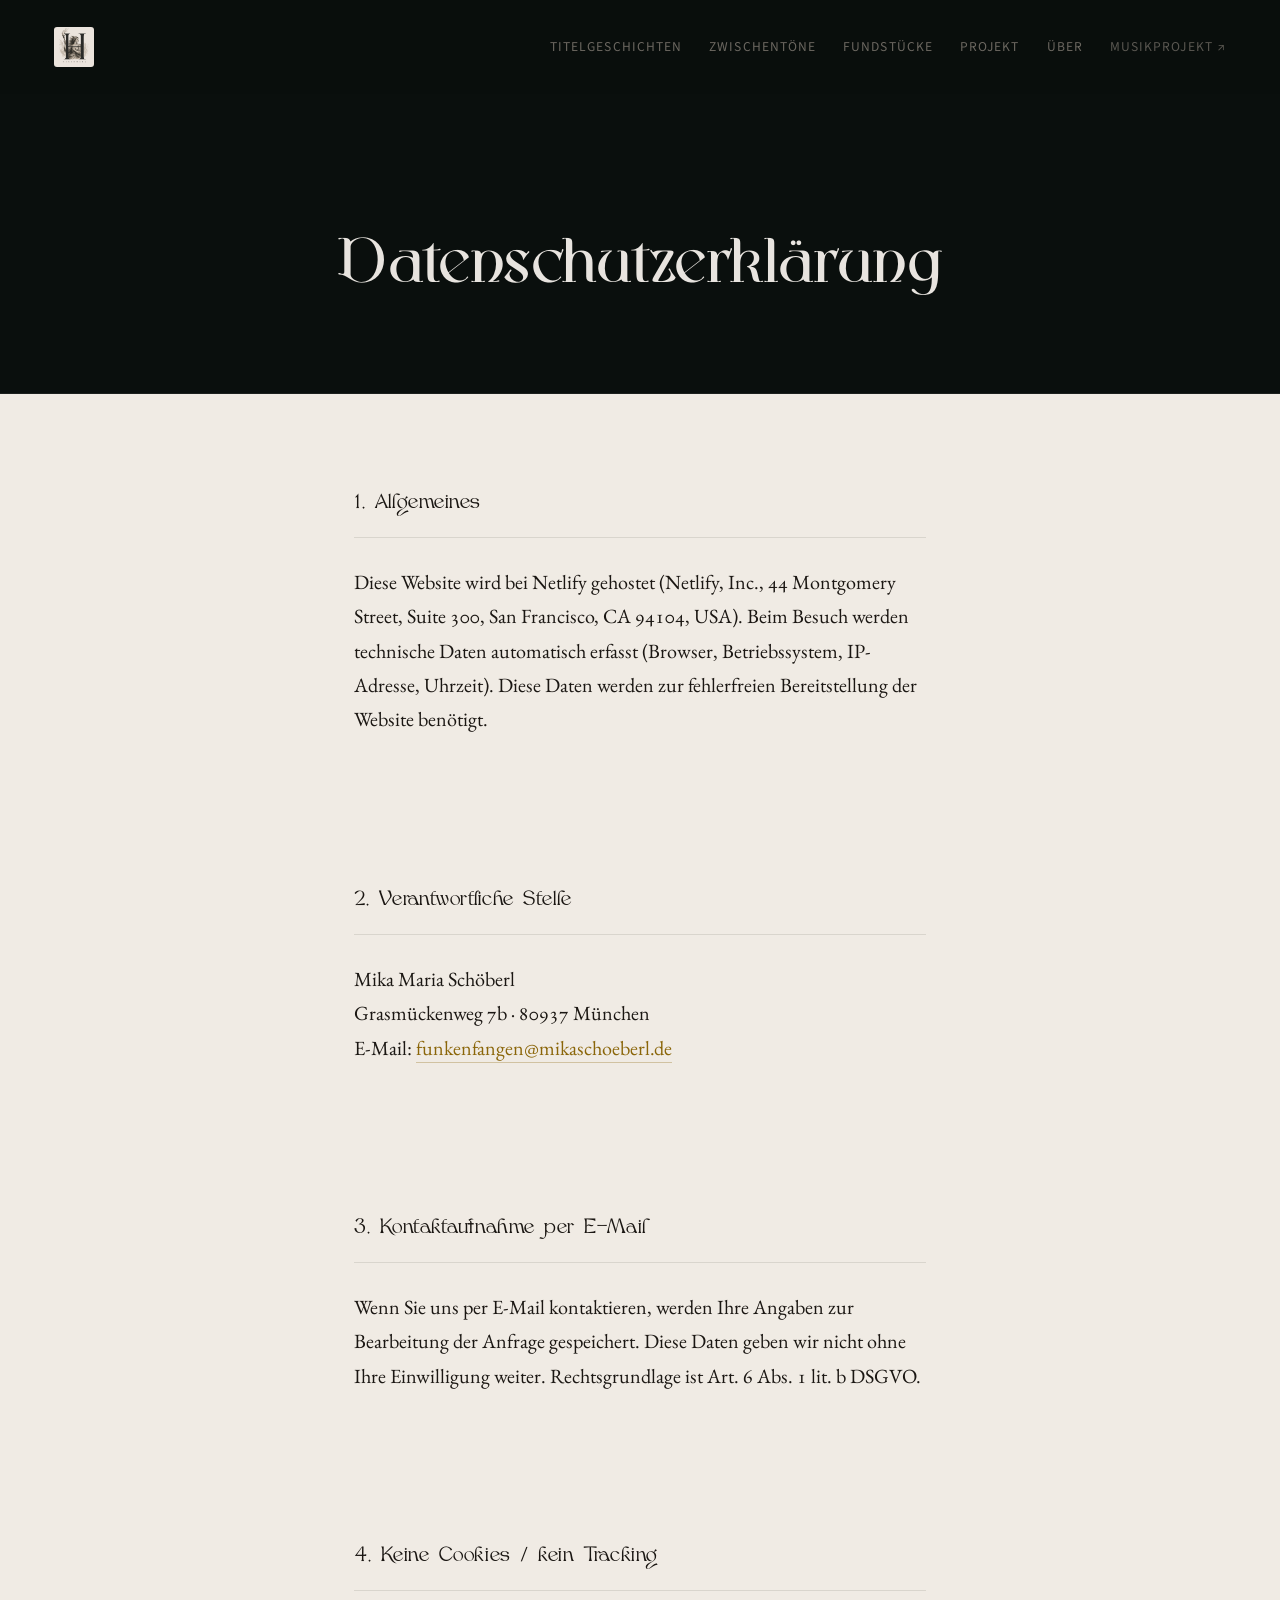
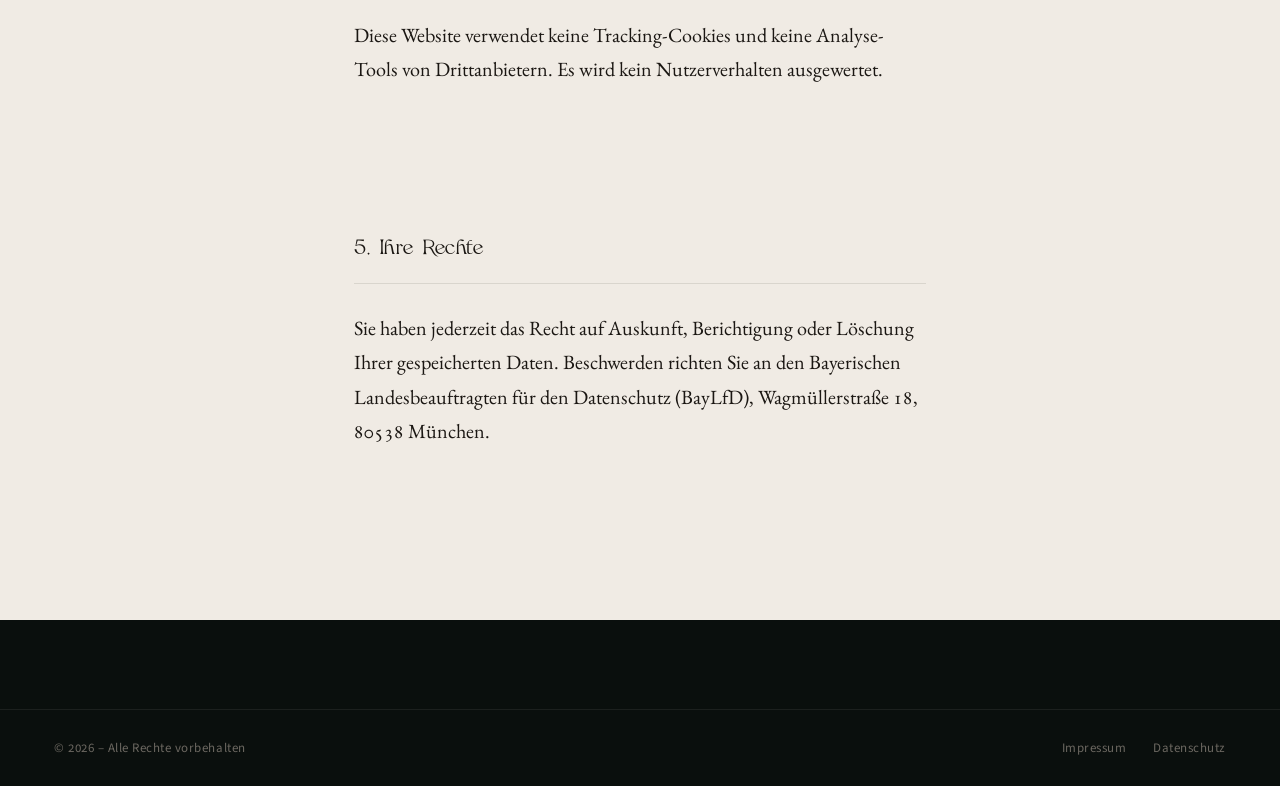
==== commit bf4fb62d: "Summerchild durch "Musikprojekt" ersetzt, neue Zieladresse In der Navigation heißt der externe Eintr" ====
--- a/datenschutz.html
+++ b/datenschutz.html
@@ -12,7 +12,7 @@
     <link rel="preconnect" href="https://fonts.googleapis.com">
     <link rel="preconnect" href="https://fonts.gstatic.com" crossorigin>
     <link href="https://fonts.googleapis.com/css2?family=EB+Garamond:ital,wght@0,400;0,500;0,600;0,700;0,800;1,400;1,500;1,600;1,700&family=Cormorant+Garamond:ital,wght@0,300;0,400;0,500;0,600;0,700;1,300;1,400;1,500;1,600&family=IM+Fell+English:ital,wght@0,400;1,400&family=IM+Fell+English+SC&family=Source+Sans+3:ital,wght@0,300;0,400;0,500;0,600;1,300;1,400&display=swap" rel="stylesheet">
-    <link rel="stylesheet" href="styles.css?v=20260827h">
+    <link rel="stylesheet" href="styles.css?v=20261001b">
 </head>
 <body>
 
@@ -33,7 +33,7 @@
             <a href="index.html#fundstuecke">Fundstücke</a>
             <a href="projekt.html">Projekt</a>
             <a href="ueber.html">Über</a>
-            <a href="https://summerchild.net" class="nav-external" target="_blank" rel="noopener">Summerchild<span aria-hidden="true"> ↗</span></a>
+            <a href="https://www.mikamariamausshammer.com/musik/" class="nav-external" target="_blank" rel="noopener">Musikprojekt<span aria-hidden="true"> ↗</span></a>
         </div>
     </nav>
 
@@ -94,6 +94,6 @@
         </div>
     </footer>
 
-    <script src="main.js?v=20260827h"></script>
+    <script src="main.js?v=20261001b"></script>
 </body>
 </html>
--- a/styles.css
+++ b/styles.css
@@ -272,7 +272,11 @@
 .hero-overlay {
     position: absolute;
     inset: 0;
-    z-index: 1;
+    /* z-index 0 statt 1: Über dem Hintergrund liegt sie schon durch die
+       Reihenfolge im Dokument. Die Buntglas-Ebene darüber kommt damit
+       ohne eigenen z-index aus — und ohne z-index kapselt sie das
+       Mischen ihrer Kinder nicht ab. */
+    z-index: 0;
     background:
         radial-gradient(
             ellipse 80% 60% at 50% 45%,
@@ -299,20 +303,23 @@
    und schiebt pro Frame nur noch fertige Ebenen. Vorher wurde die
    Maske bildschirmfüllend in jedem Frame neu gezeichnet, was
    schwache Geräte komplett ausgebremst hat. */
+/* Licht statt Foto: Im Screen-Modus verschwinden die dunklen Stellen des
+   Bildes — also das schwarze Bleiglas-Gerüst — im dunklen Grund, und nur
+   die farbigen Scheiben leuchten heraus. Dadurch trägt schon eine
+   niedrige Deckkraft, und der Header bleibt trotzdem ruhig.
+   Der Mischmodus sitzt auf den beiden Bild-Ebenen, nicht auf dieser
+   Hülle: Läge er auf der Gruppe, müsste der Browser bei jeder
+   Zeigerbewegung die komplette Header-Fläche neu mischen. So mischt die
+   ruhende Grundschicht einmal, und pro Frame nur noch der Lichtfleck in
+   seinen eigenen Maßen.
+   Der Verlauf liegt außerhalb: Screen kann nur aufhellen, ein Abdunkeln
+   wäre darin wirkungslos. */
 .hero-stained-glass {
     --glass-size: 1100px;
     position: absolute;
     inset: 0;
-    z-index: 1;
     overflow: hidden;
     pointer-events: none;
-    /* Licht statt Foto: Im Screen-Modus verschwinden die dunklen Stellen
-       des Bildes — also das schwarze Bleiglas-Gerüst — im dunklen Grund,
-       und nur die farbigen Scheiben leuchten heraus. Dadurch trägt schon
-       eine niedrige Deckkraft, und der Header bleibt trotzdem ruhig.
-       Der Verlauf liegt bewusst außerhalb dieser Gruppe: Screen kann nur
-       aufhellen, ein Abdunkeln wäre darin wirkungslos. */
-    mix-blend-mode: screen;
 }
 
 /* Grundschicht: liegt immer im Header, unabhängig von Maus, Finger
@@ -323,6 +330,7 @@
 .stained-glass-base {
     position: absolute;
     inset: 0;
+    mix-blend-mode: screen;
     width: 100%;
     height: 100%;
     max-width: none;
@@ -372,6 +380,7 @@
     position: absolute;
     top: 0;
     left: 0;
+    mix-blend-mode: screen;
     width: var(--glass-size);
     height: var(--glass-size);
     margin-left: calc(var(--glass-size) / -2);
@@ -409,7 +418,9 @@
     max-width: none;
     object-fit: cover;
     object-position: center 30%;
-    filter: brightness(1.05) saturate(1.15);
+    /* Bewusst ohne filter: Diese Ebene wandert mit dem Zeiger, ein Filter
+       darauf müsste in jedem Frame neu gerechnet werden. Die Aufhellung
+       übernimmt der Screen-Modus ohnehin. */
     transform: translate3d(
         calc(var(--glass-size) / 2 - 50vw),
         calc(var(--glass-size) / 2 - 50vh),
@@ -688,8 +699,23 @@
     to   { transform: translate3d(0, 0, 0); }
 }
 
+/* Bei reduzierter Bewegung laufen die Bänder weiter, aber in gut einem
+   Drittel des Tempos. Ganz anhalten war die reine Lehre — auf günstigen
+   Geräten schaltet aber der Energiesparmodus diese Einstellung ein, ohne
+   dass jemand sie bewusst gewählt hätte, und dort standen die Bänder
+   dann einfach still. Ein langsames, gleichmäßiges Wandern löst kein
+   Schwindelgefühl aus, ein Zucken oder Blinken wäre etwas anderes.
+   Die !important sind nötig, weil der Sammel-Riegel weiter unten allen
+   Elementen animation-duration und -iteration-count überschreibt. */
 @media (prefers-reduced-motion: reduce) {
-    .scroll-marquee-track { animation: none; }
+    .scroll-marquee-track {
+        animation-duration: 96s !important;
+        animation-iteration-count: infinite !important;
+    }
+
+    .scroll-marquee-row--rtl .scroll-marquee-track {
+        animation-duration: 112s !important;
+    }
 }
 
 
@@ -1741,10 +1767,8 @@
     --glass-size: 640px;
     position: absolute;
     inset: 0;
-    z-index: 0;
     overflow: hidden;
     pointer-events: none;
-    mix-blend-mode: screen;
 }
 
 .page-hero-glass .stained-glass-base {
@@ -3056,10 +3080,14 @@
     pointer-events: none;
     opacity: 0;
     transition: opacity 800ms var(--ease-out);
-    mix-blend-mode: screen;
+    /* Kein mix-blend-mode: Screen hätte den Hintergrund unter dieser
+       Fläche in jedem Frame neu einlesen und verrechnen müssen. Bei
+       Deckkräften um 0.07 über fast schwarzem Grund ist das Ergebnis von
+       normalem Überlagern praktisch nicht zu unterscheiden — es kostet
+       nur. */
     background: radial-gradient(
         circle closest-side at 50% 50%,
-        rgba(212, 160, 49, 0.07) 0%,
+        rgba(212, 160, 49, 0.075) 0%,
         rgba(180, 120, 60, 0.04) 30%,
         rgba(140, 80, 40, 0.02) 50%,
         transparent 70%
@@ -3163,265 +3191,6 @@
     .hero-scroll-line {
         animation: none !important;
         opacity: 0.5 !important;
-    }
-}
-
-
-/* ============================================================
-   INTRO OVERLAY — art-house Eingangssequenz (30s)
-   ============================================================ */
-
-.intro-overlay {
-    position: fixed;
-    inset: 0;
-    z-index: 10000;
-    background: #f0ebe4;
-    display: flex;
-    flex-direction: column;
-    align-items: center;
-    justify-content: center;
-    gap: clamp(1.5rem, 4vh, 3.5rem);
-    overflow: hidden;
-    isolation: isolate;
-}
-
-.intro-overlay[data-state="hidden"] {
-    opacity: 0;
-    pointer-events: none;
-    transition: opacity 1.4s var(--ease-out);
-}
-
-body.intro-active {
-    overflow: hidden;
-}
-
-/* Buntglas-Hintergrund: langsamer Zoom + subtile Rotation */
-.intro-stainedglass {
-    position: absolute;
-    inset: -10%;
-    z-index: 0;
-    opacity: 0;
-    transition: opacity 3s var(--ease-out);
-    animation: intro-glass-drift 42s linear infinite;
-}
-
-.intro-overlay[data-state="active"] .intro-stainedglass {
-    opacity: 0.3;
-}
-
-/* <picture> ist ein Inline-Element ohne eigene Masse — das Bild
-   darin braucht einen Block-Container in voller Groesse. */
-.intro-stainedglass picture {
-    display: block;
-    width: 100%;
-    height: 100%;
-}
-
-.intro-stainedglass img {
-    width: 100%;
-    height: 100%;
-    object-fit: cover;
-    filter: blur(16px) brightness(1.05) saturate(1.3);
-    mix-blend-mode: multiply;
-}
-
-@keyframes intro-glass-drift {
-    0%   { transform: scale(1.05) rotate(0deg); }
-    50%  { transform: scale(1.12) rotate(1.5deg); }
-    100% { transform: scale(1.05) rotate(0deg); }
-}
-
-/* Logo-Bild — im Flex-Stack zentriert, weich ein- und ausfadend */
-.intro-logo {
-    position: relative;
-    z-index: 2;
-    display: block;
-    flex-shrink: 0;
-    width: min(82vw, 560px);
-    max-height: 52vh;
-    object-fit: contain;
-    opacity: 0;
-    transform: scale(0.94);
-    transition: opacity 5s var(--ease-out), transform 7s var(--ease-out);
-    filter: drop-shadow(0 0 40px rgba(0, 0, 0, 0.15));
-}
-
-@media (min-width: 900px) {
-    .intro-logo {
-        max-height: 48vh;
-        width: min(48vh, 480px);
-    }
-}
-
-.intro-overlay[data-logo-in] .intro-logo {
-    opacity: 1;
-    transform: scale(1);
-}
-
-.intro-overlay[data-logo-out] .intro-logo {
-    opacity: 0;
-    transform: scale(1.04);
-    transition: opacity 3.5s var(--ease-out), transform 4s var(--ease-out);
-}
-
-/* Prozent-Anzeige */
-.intro-loading {
-    position: absolute;
-    z-index: 3;
-    bottom: clamp(2rem, 6vh, 4rem);
-    left: 50%;
-    transform: translateX(-50%);
-    font-family: var(--font-smallcaps);
-    font-size: clamp(0.8rem, 1.8vw, 1.05rem);
-    letter-spacing: 0.35em;
-    color: rgba(26, 22, 18, 0.55);
-    opacity: 0;
-    transition: opacity 1.2s var(--ease-out);
-}
-
-.intro-overlay[data-state="active"] .intro-loading {
-    opacity: 1;
-}
-
-.intro-loading-num {
-    font-variant-numeric: tabular-nums;
-    min-width: 3ch;
-    display: inline-block;
-    text-align: right;
-}
-
-/* Willkommens-Typographie — im Flex-Stack unter dem Logo */
-.intro-welcome {
-    position: relative;
-    z-index: 3;
-    flex-shrink: 0;
-    text-align: center;
-    opacity: 0;
-    transform: translateY(-6px);
-    transition: opacity 1.4s var(--ease-out), transform 1.4s var(--ease-out);
-    max-width: 92vw;
-}
-
-.intro-overlay[data-welcome-in] .intro-welcome {
-    opacity: 1;
-    transform: translateY(0);
-}
-
-.intro-welcome .intro-kicker {
-    font-family: var(--font-smallcaps);
-    font-size: clamp(0.72rem, 1.6vw, 0.95rem);
-    letter-spacing: 0.4em;
-    text-transform: uppercase;
-    color: var(--accent-on-light);
-    font-feature-settings: 'smcp' 1, 'onum' 1;
-    margin-bottom: 0.5rem;
-}
-
-.intro-welcome .intro-title {
-    font-family: var(--font-hero);
-    font-size: clamp(3rem, 10vw, 7rem);
-    font-weight: 400;
-    letter-spacing: -0.02em;
-    line-height: 1.05;
-    color: transparent;
-    background-image: linear-gradient(
-        100deg,
-        #f0c64a 0%,
-        #e08a2e 14%,
-        #c94a2c 28%,
-        #a03050 42%,
-        #6a3a9a 56%,
-        #2f66a8 72%,
-        #3a9ab2 86%,
-        #4fae5a 100%
-    );
-    -webkit-background-clip: text;
-    background-clip: text;
-    -webkit-text-fill-color: transparent;
-    filter: saturate(1.2);
-    animation: none;
-}
-
-/* Eintreten-Button — garantiert Audio-Autoplay via User-Gesture */
-.intro-enter {
-    position: absolute;
-    z-index: 5;
-    bottom: clamp(4.5rem, 12vh, 7rem);
-    left: 50%;
-    transform: translateX(-50%);
-    font-family: var(--font-smallcaps);
-    font-size: clamp(0.9rem, 2vw, 1.1rem);
-    letter-spacing: 0.3em;
-    text-transform: uppercase;
-    color: var(--accent-on-light);
-    background: transparent;
-    border: 1px solid var(--accent-on-light);
-    padding: 0.9rem 2.4rem;
-    cursor: pointer;
-    transition: background 0.4s var(--ease-out), color 0.4s var(--ease-out), opacity 0.6s var(--ease-out);
-    font-feature-settings: 'smcp' 1;
-}
-
-@media (hover: hover) and (pointer: fine) {
-    .intro-enter:hover {
-        background: var(--accent-on-light);
-        color: var(--bg-light);
-    }
-}
-
-.intro-enter:active {
-    transform: translateX(-50%) scale(0.97);
-    transition:
-        background 200ms var(--ease-snap),
-        color 200ms var(--ease-snap),
-        transform 120ms var(--ease-press);
-}
-
-.intro-overlay[data-started] .intro-enter {
-    opacity: 0;
-    pointer-events: none;
-}
-
-/* Skip-Button */
-.intro-skip {
-    position: absolute;
-    z-index: 4;
-    bottom: clamp(1.5rem, 4vh, 2.5rem);
-    right: clamp(1.5rem, 4vw, 3rem);
-    font-family: var(--font-body);
-    font-size: 0.82rem;
-    letter-spacing: 0.15em;
-    text-transform: uppercase;
-    color: rgba(26, 22, 18, 0.55);
-    background: transparent;
-    border: none;
-    padding: 0.5rem 0;
-    cursor: pointer;
-    opacity: 0;
-    transition:
-        opacity 1.2s var(--ease-out),
-        color 200ms var(--ease-snap),
-        transform 140ms var(--ease-press);
-}
-
-.intro-overlay[data-started] .intro-skip {
-    opacity: 1;
-}
-
-@media (hover: hover) and (pointer: fine) {
-    .intro-skip:hover {
-        color: var(--accent-on-light);
-    }
-}
-
-.intro-skip:active {
-    transform: scale(0.95);
-}
-
-/* Reduced motion: kein Zoom der Stainedglass-Ebene */
-@media (prefers-reduced-motion: reduce) {
-    .intro-stainedglass {
-        animation: none;
     }
 }
 
@@ -3717,9 +3486,3 @@
 [data-perf="low"] .hero-stained-glass {
     --glass-size: 760px;
 }
-
-/* Intro-Buntglas: 16px-Blur auf einem großen Bild plus Dauer-Drift */
-[data-perf="low"] .intro-stainedglass {
-    filter: brightness(1.05) saturate(1.3);
-    animation: none;
-}
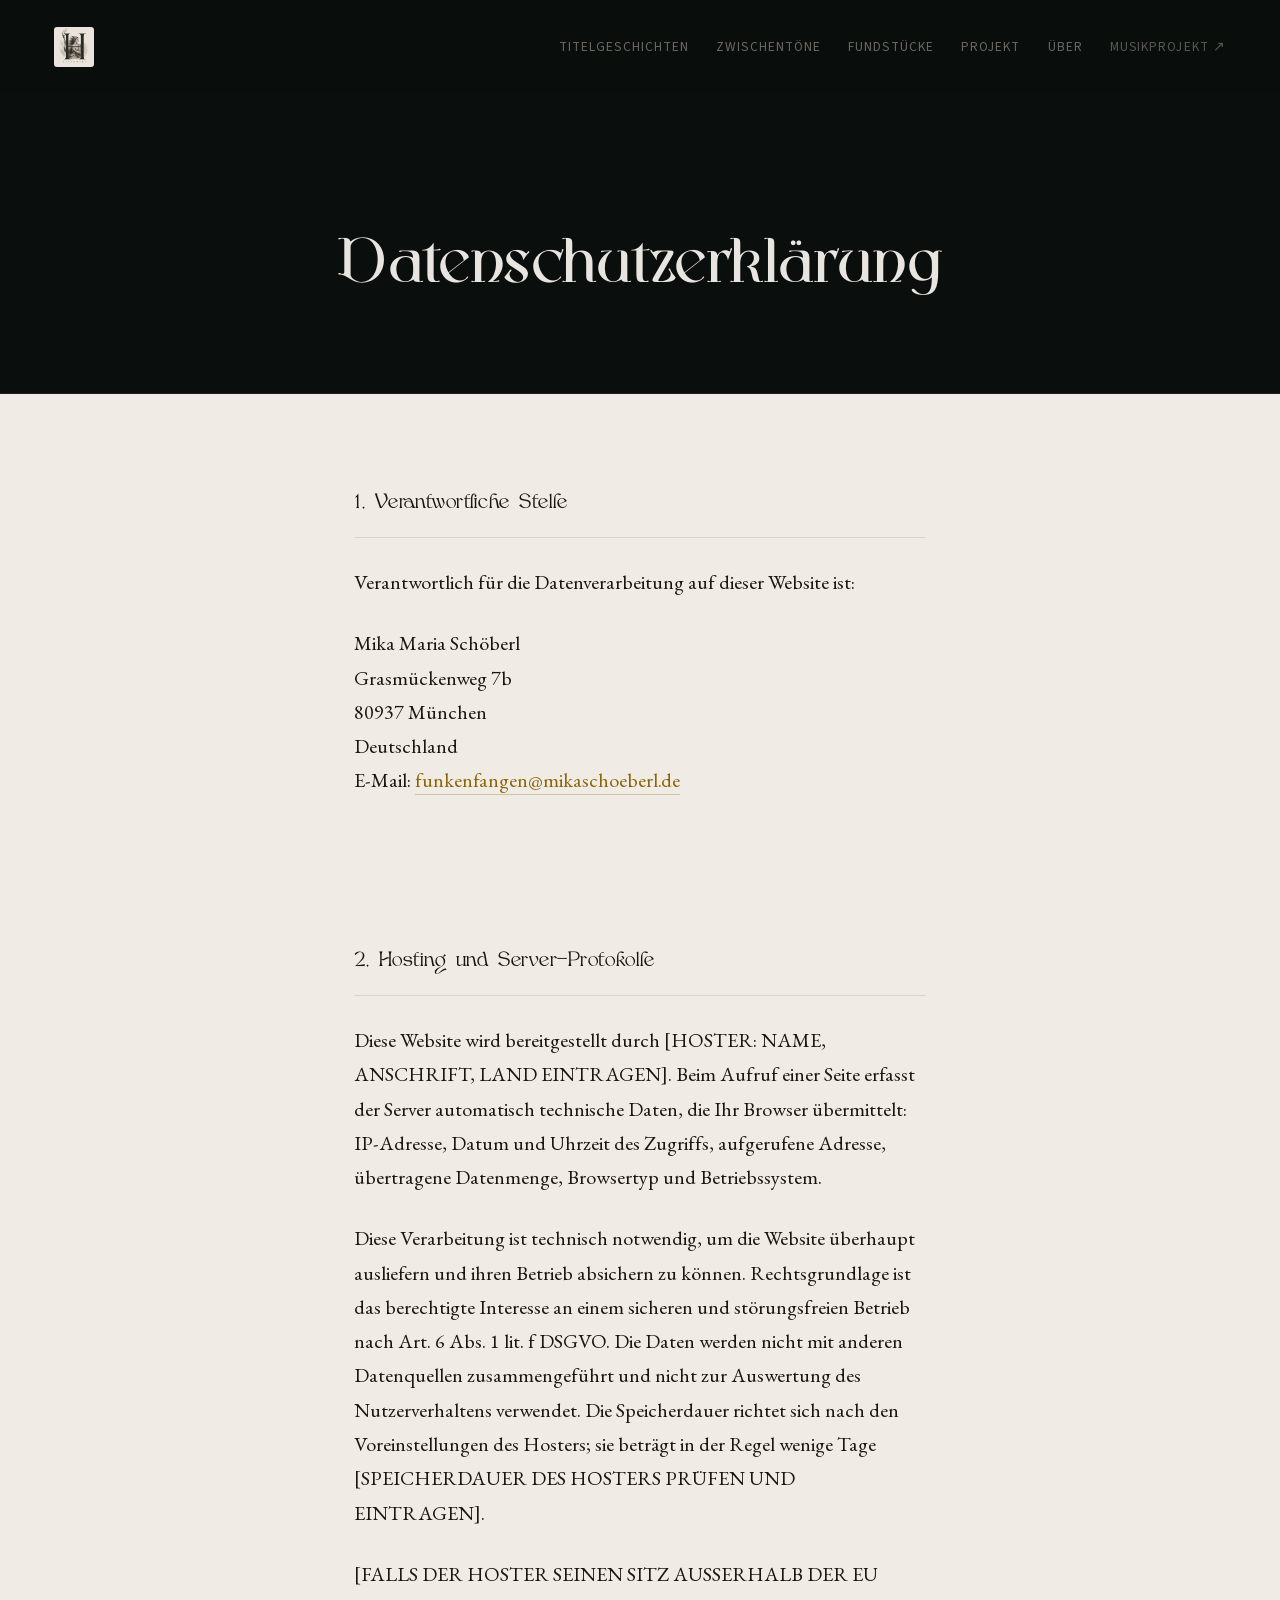
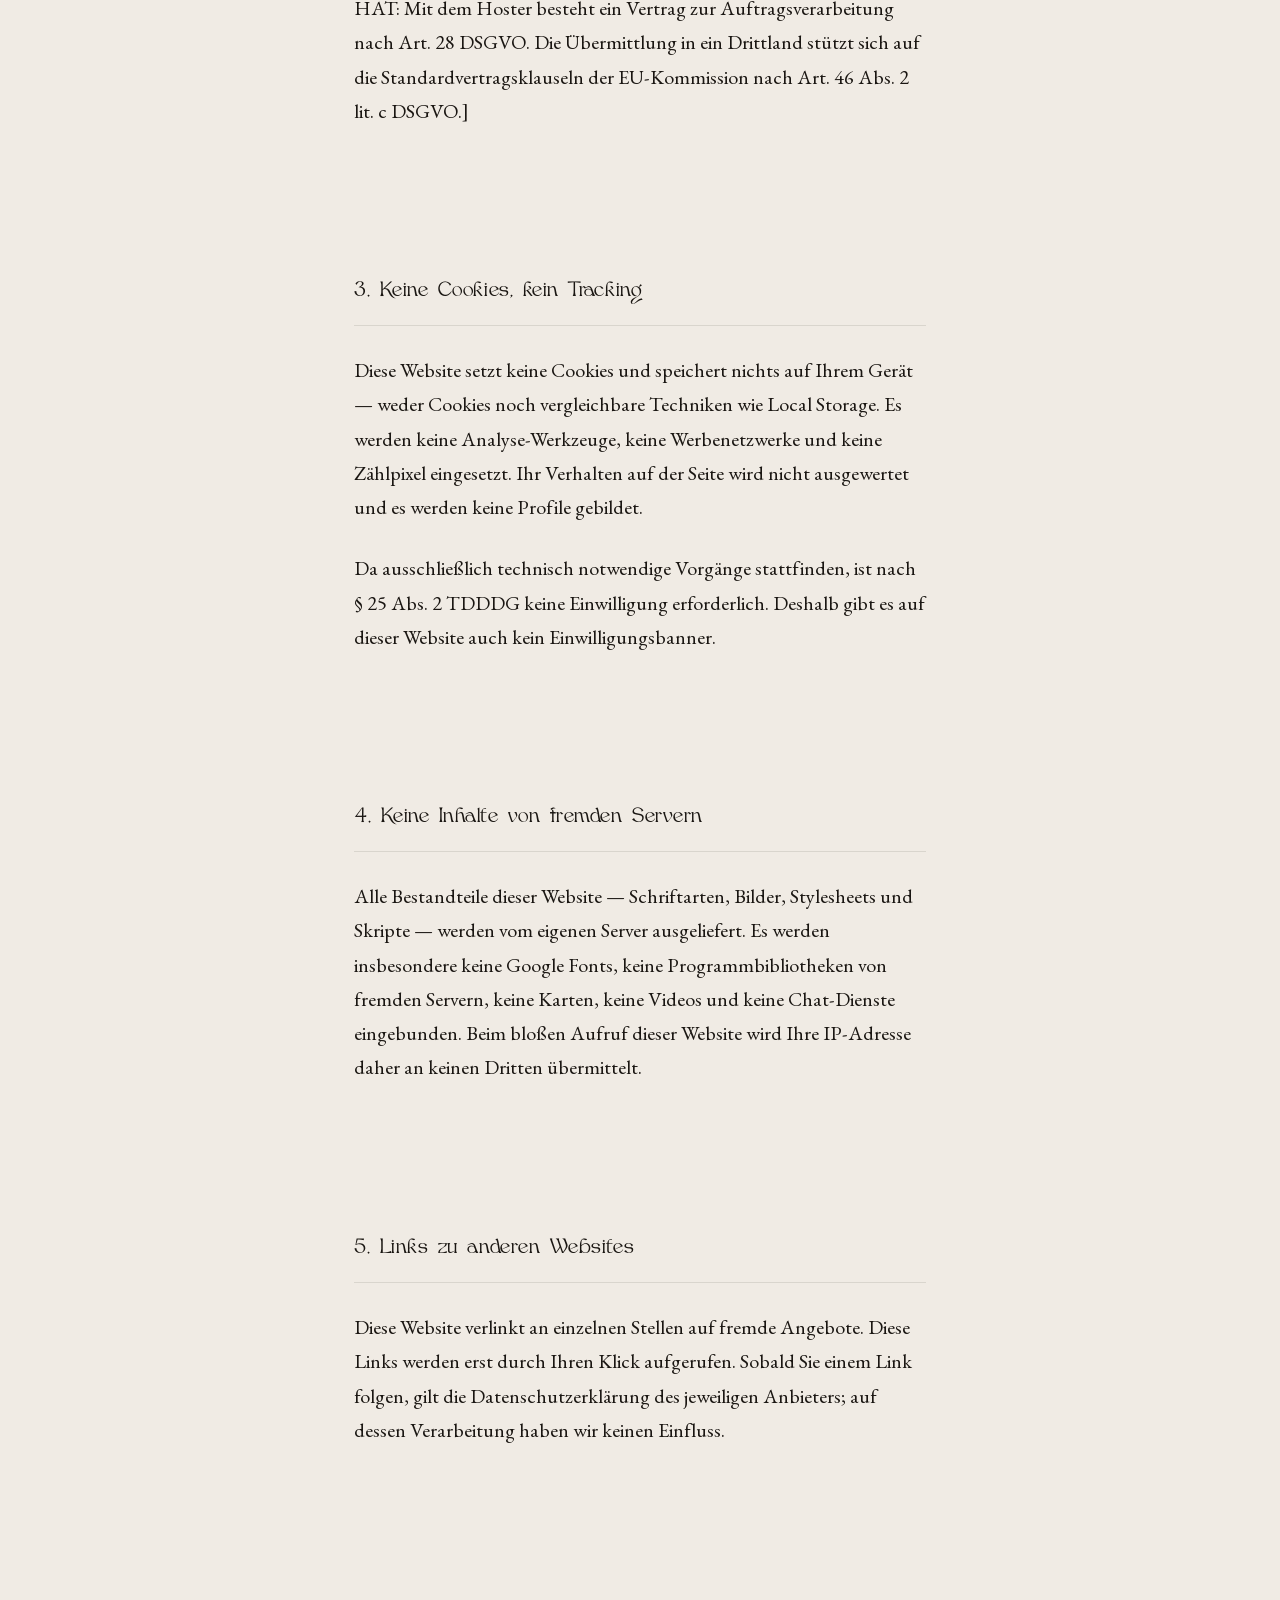
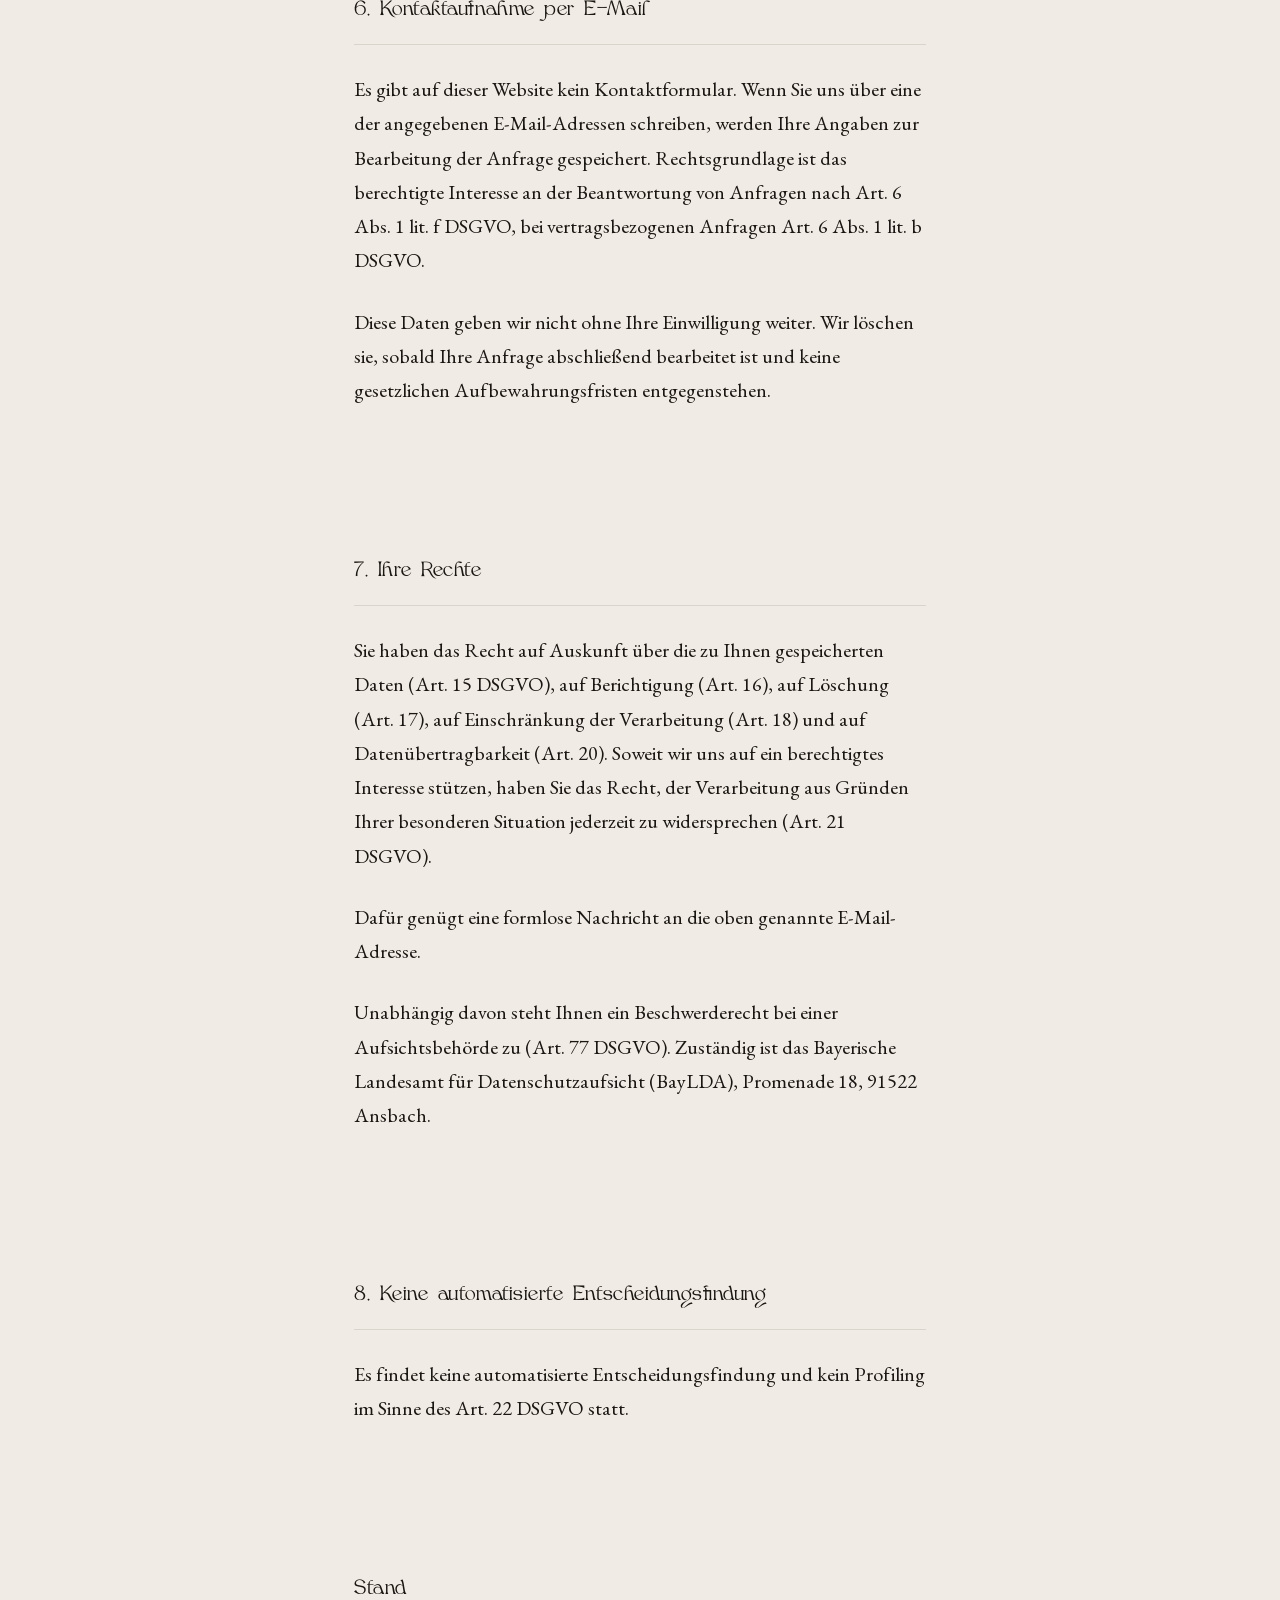
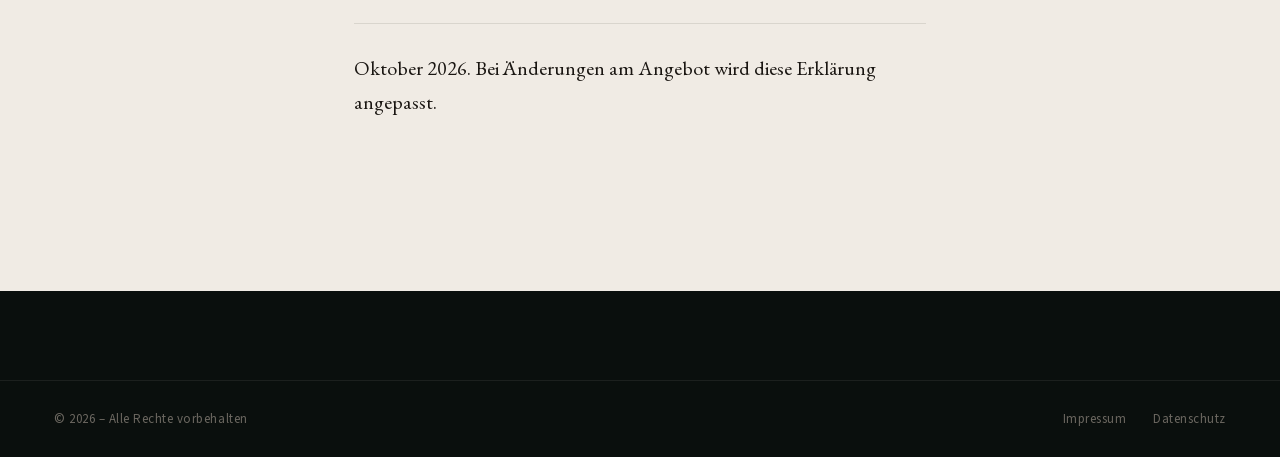
==== commit fcb26ef9: "Rechts-Check: Google Fonts lokal, Datenschutzerklärung neu, § 5 DDG Google Fonts (rot) Alle sieben S" ====
--- a/datenschutz.html
+++ b/datenschutz.html
@@ -9,10 +9,8 @@
     <link rel="icon" type="image/png" sizes="32x32" href="assets/images/brand/hexenwerk-logo-32.png">
     <link rel="icon" type="image/png" sizes="180x180" href="assets/images/brand/hexenwerk-logo-180.png">
     <link rel="apple-touch-icon" href="assets/images/brand/hexenwerk-logo-180.png">
-    <link rel="preconnect" href="https://fonts.googleapis.com">
-    <link rel="preconnect" href="https://fonts.gstatic.com" crossorigin>
-    <link href="https://fonts.googleapis.com/css2?family=EB+Garamond:ital,wght@0,400;0,500;0,600;0,700;0,800;1,400;1,500;1,600;1,700&family=Cormorant+Garamond:ital,wght@0,300;0,400;0,500;0,600;0,700;1,300;1,400;1,500;1,600&family=IM+Fell+English:ital,wght@0,400;1,400&family=IM+Fell+English+SC&family=Source+Sans+3:ital,wght@0,300;0,400;0,500;0,600;1,300;1,400&display=swap" rel="stylesheet">
-    <link rel="stylesheet" href="styles.css?v=20261001b">
+    <link rel="stylesheet" href="assets/fonts/google/fonts.css?v=20261001c">
+    <link rel="stylesheet" href="styles.css?v=20261001c">
 </head>
 <body>
 
@@ -46,39 +44,127 @@
     <article class="projekt-body" id="legal-content">
 
         <section class="projekt-section reveal">
-            <h2 class="projekt-heading">1. Allgemeines</h2>
+            <h2 class="projekt-heading">1. Verantwortliche Stelle</h2>
             <p>
-                Diese Website wird bei Netlify gehostet (Netlify, Inc., 44 Montgomery Street, Suite 300, San Francisco, CA 94104, USA). Beim Besuch werden technische Daten automatisch erfasst (Browser, Betriebssystem, IP-Adresse, Uhrzeit). Diese Daten werden zur fehlerfreien Bereitstellung der Website benötigt.
+                Verantwortlich für die Datenverarbeitung auf dieser Website ist:
             </p>
-        </section>
-
-        <section class="projekt-section reveal">
-            <h2 class="projekt-heading">2. Verantwortliche Stelle</h2>
             <p>
                 Mika Maria Schöberl<br>
-                Grasmückenweg 7b · 80937 München<br>
+                Grasmückenweg 7b<br>
+                80937 München<br>
+                Deutschland<br>
                 E-Mail: <a href="mailto:funkenfangen@mikaschoeberl.de" class="legal-link">funkenfangen@mikaschoeberl.de</a>
             </p>
         </section>
 
         <section class="projekt-section reveal">
-            <h2 class="projekt-heading">3. Kontaktaufnahme per E-Mail</h2>
+            <h2 class="projekt-heading">2. Hosting und Server-Protokolle</h2>
             <p>
-                Wenn Sie uns per E-Mail kontaktieren, werden Ihre Angaben zur Bearbeitung der Anfrage gespeichert. Diese Daten geben wir nicht ohne Ihre Einwilligung weiter. Rechtsgrundlage ist Art. 6 Abs. 1 lit. b DSGVO.
+                Diese Website wird bereitgestellt durch [HOSTER: NAME, ANSCHRIFT, LAND EINTRAGEN].
+                Beim Aufruf einer Seite erfasst der Server automatisch technische Daten, die Ihr
+                Browser übermittelt: IP-Adresse, Datum und Uhrzeit des Zugriffs, aufgerufene Adresse,
+                übertragene Datenmenge, Browsertyp und Betriebssystem.
+            </p>
+            <p>
+                Diese Verarbeitung ist technisch notwendig, um die Website überhaupt ausliefern und
+                ihren Betrieb absichern zu können. Rechtsgrundlage ist das berechtigte Interesse an
+                einem sicheren und störungsfreien Betrieb nach Art. 6 Abs. 1 lit. f DSGVO. Die Daten
+                werden nicht mit anderen Datenquellen zusammengeführt und nicht zur Auswertung des
+                Nutzerverhaltens verwendet. Die Speicherdauer richtet sich nach den Voreinstellungen
+                des Hosters; sie beträgt in der Regel wenige Tage
+                [SPEICHERDAUER DES HOSTERS PRÜFEN UND EINTRAGEN].
+            </p>
+            <p>
+                [FALLS DER HOSTER SEINEN SITZ AUSSERHALB DER EU HAT: Mit dem Hoster besteht ein
+                Vertrag zur Auftragsverarbeitung nach Art. 28 DSGVO. Die Übermittlung in ein Drittland
+                stützt sich auf die Standardvertragsklauseln der EU-Kommission nach Art. 46 Abs. 2
+                lit. c DSGVO.]
             </p>
         </section>
 
         <section class="projekt-section reveal">
-            <h2 class="projekt-heading">4. Keine Cookies / kein Tracking</h2>
+            <h2 class="projekt-heading">3. Keine Cookies, kein Tracking</h2>
             <p>
-                Diese Website verwendet keine Tracking-Cookies und keine Analyse-Tools von Drittanbietern. Es wird kein Nutzerverhalten ausgewertet.
+                Diese Website setzt keine Cookies und speichert nichts auf Ihrem Gerät — weder
+                Cookies noch vergleichbare Techniken wie Local Storage. Es werden keine
+                Analyse-Werkzeuge, keine Werbenetzwerke und keine Zählpixel eingesetzt. Ihr Verhalten
+                auf der Seite wird nicht ausgewertet und es werden keine Profile gebildet.
+            </p>
+            <p>
+                Da ausschließlich technisch notwendige Vorgänge stattfinden, ist nach § 25 Abs. 2
+                TDDDG keine Einwilligung erforderlich. Deshalb gibt es auf dieser Website auch kein
+                Einwilligungsbanner.
             </p>
         </section>
 
         <section class="projekt-section reveal">
-            <h2 class="projekt-heading">5. Ihre Rechte</h2>
+            <h2 class="projekt-heading">4. Keine Inhalte von fremden Servern</h2>
             <p>
-                Sie haben jederzeit das Recht auf Auskunft, Berichtigung oder Löschung Ihrer gespeicherten Daten. Beschwerden richten Sie an den Bayerischen Landesbeauftragten für den Datenschutz (BayLfD), Wagmüllerstraße 18, 80538 München.
+                Alle Bestandteile dieser Website — Schriftarten, Bilder, Stylesheets und Skripte —
+                werden vom eigenen Server ausgeliefert. Es werden insbesondere keine Google Fonts,
+                keine Programmbibliotheken von fremden Servern, keine Karten, keine Videos und keine
+                Chat-Dienste eingebunden. Beim bloßen Aufruf dieser Website wird Ihre IP-Adresse
+                daher an keinen Dritten übermittelt.
+            </p>
+        </section>
+
+        <section class="projekt-section reveal">
+            <h2 class="projekt-heading">5. Links zu anderen Websites</h2>
+            <p>
+                Diese Website verlinkt an einzelnen Stellen auf fremde Angebote. Diese Links werden
+                erst durch Ihren Klick aufgerufen. Sobald Sie einem Link folgen, gilt die
+                Datenschutzerklärung des jeweiligen Anbieters; auf dessen Verarbeitung haben wir
+                keinen Einfluss.
+            </p>
+        </section>
+
+        <section class="projekt-section reveal">
+            <h2 class="projekt-heading">6. Kontaktaufnahme per E-Mail</h2>
+            <p>
+                Es gibt auf dieser Website kein Kontaktformular. Wenn Sie uns über eine der
+                angegebenen E-Mail-Adressen schreiben, werden Ihre Angaben zur Bearbeitung der
+                Anfrage gespeichert. Rechtsgrundlage ist das berechtigte Interesse an der Beantwortung
+                von Anfragen nach Art. 6 Abs. 1 lit. f DSGVO, bei vertragsbezogenen Anfragen
+                Art. 6 Abs. 1 lit. b DSGVO.
+            </p>
+            <p>
+                Diese Daten geben wir nicht ohne Ihre Einwilligung weiter. Wir löschen sie, sobald
+                Ihre Anfrage abschließend bearbeitet ist und keine gesetzlichen Aufbewahrungsfristen
+                entgegenstehen.
+            </p>
+        </section>
+
+        <section class="projekt-section reveal">
+            <h2 class="projekt-heading">7. Ihre Rechte</h2>
+            <p>
+                Sie haben das Recht auf Auskunft über die zu Ihnen gespeicherten Daten (Art. 15
+                DSGVO), auf Berichtigung (Art. 16), auf Löschung (Art. 17), auf Einschränkung der
+                Verarbeitung (Art. 18) und auf Datenübertragbarkeit (Art. 20). Soweit wir uns auf ein
+                berechtigtes Interesse stützen, haben Sie das Recht, der Verarbeitung aus Gründen
+                Ihrer besonderen Situation jederzeit zu widersprechen (Art. 21 DSGVO).
+            </p>
+            <p>
+                Dafür genügt eine formlose Nachricht an die oben genannte E-Mail-Adresse.
+            </p>
+            <p>
+                Unabhängig davon steht Ihnen ein Beschwerderecht bei einer Aufsichtsbehörde zu
+                (Art. 77 DSGVO). Zuständig ist das Bayerische Landesamt für Datenschutzaufsicht
+                (BayLDA), Promenade 18, 91522 Ansbach.
+            </p>
+        </section>
+
+        <section class="projekt-section reveal">
+            <h2 class="projekt-heading">8. Keine automatisierte Entscheidungsfindung</h2>
+            <p>
+                Es findet keine automatisierte Entscheidungsfindung und kein Profiling im Sinne des
+                Art. 22 DSGVO statt.
+            </p>
+        </section>
+
+        <section class="projekt-section reveal">
+            <h2 class="projekt-heading">Stand</h2>
+            <p>
+                Oktober 2026. Bei Änderungen am Angebot wird diese Erklärung angepasst.
             </p>
         </section>
 
@@ -94,6 +180,6 @@
         </div>
     </footer>
 
-    <script src="main.js?v=20261001b"></script>
+    <script src="main.js?v=20261001c"></script>
 </body>
 </html>
--- a/assets/fonts/google/fonts.css
+++ b/assets/fonts/google/fonts.css
@@ -0,0 +1,471 @@
+/* ============================================================
+   SCHRIFTEN — lokal ausgeliefert
+   Diese fünf Familien kamen früher über fonts.googleapis.com. Dabei
+   ging die IP-Adresse jedes Besuchers an Google in die USA, noch bevor
+   überhaupt etwas zugestimmt werden konnte. Jetzt liegen die Dateien
+   im Projekt und kommen vom eigenen Server.
+   Die unicode-range-Angaben sind unverändert übernommen: Der Browser
+   lädt weiterhin nur die Zeichensätze, die eine Seite wirklich braucht,
+   statt jede Datei auf Verdacht.
+   Alle fünf Familien stehen unter der SIL Open Font License, die das
+   Selbst-Ausliefern ausdrücklich erlaubt.
+   ============================================================ */
+
+@font-face {
+    font-family: 'Cormorant Garamond';
+    font-style: italic;
+    font-weight: 300;
+    font-display: swap;
+    src: url('cormorant-garamond-300-italic-latin-ext.woff2') format('woff2');
+    unicode-range: U+0100-02BA, U+02BD-02C5, U+02C7-02CC, U+02CE-02D7, U+02DD-02FF, U+0304, U+0308, U+0329, U+1D00-1DBF, U+1E00-1E9F, U+1EF2-1EFF, U+2020, U+20A0-20AB, U+20AD-20C4, U+2113, U+2C60-2C7F, U+A720-A7FF;
+}
+
+@font-face {
+    font-family: 'Cormorant Garamond';
+    font-style: italic;
+    font-weight: 300;
+    font-display: swap;
+    src: url('cormorant-garamond-300-italic-latin.woff2') format('woff2');
+    unicode-range: U+0000-00FF, U+0131, U+0152-0153, U+02BB-02BC, U+02C6, U+02DA, U+02DC, U+0304, U+0308, U+0329, U+2000-206F, U+20AC, U+2122, U+2191, U+2193, U+2212, U+2215, U+FEFF, U+FFFD;
+}
+
+@font-face {
+    font-family: 'Cormorant Garamond';
+    font-style: italic;
+    font-weight: 400;
+    font-display: swap;
+    src: url('cormorant-garamond-400-italic-latin-ext.woff2') format('woff2');
+    unicode-range: U+0100-02BA, U+02BD-02C5, U+02C7-02CC, U+02CE-02D7, U+02DD-02FF, U+0304, U+0308, U+0329, U+1D00-1DBF, U+1E00-1E9F, U+1EF2-1EFF, U+2020, U+20A0-20AB, U+20AD-20C4, U+2113, U+2C60-2C7F, U+A720-A7FF;
+}
+
+@font-face {
+    font-family: 'Cormorant Garamond';
+    font-style: italic;
+    font-weight: 400;
+    font-display: swap;
+    src: url('cormorant-garamond-400-italic-latin.woff2') format('woff2');
+    unicode-range: U+0000-00FF, U+0131, U+0152-0153, U+02BB-02BC, U+02C6, U+02DA, U+02DC, U+0304, U+0308, U+0329, U+2000-206F, U+20AC, U+2122, U+2191, U+2193, U+2212, U+2215, U+FEFF, U+FFFD;
+}
+
+@font-face {
+    font-family: 'Cormorant Garamond';
+    font-style: italic;
+    font-weight: 500;
+    font-display: swap;
+    src: url('cormorant-garamond-500-italic-latin-ext.woff2') format('woff2');
+    unicode-range: U+0100-02BA, U+02BD-02C5, U+02C7-02CC, U+02CE-02D7, U+02DD-02FF, U+0304, U+0308, U+0329, U+1D00-1DBF, U+1E00-1E9F, U+1EF2-1EFF, U+2020, U+20A0-20AB, U+20AD-20C4, U+2113, U+2C60-2C7F, U+A720-A7FF;
+}
+
+@font-face {
+    font-family: 'Cormorant Garamond';
+    font-style: italic;
+    font-weight: 500;
+    font-display: swap;
+    src: url('cormorant-garamond-500-italic-latin.woff2') format('woff2');
+    unicode-range: U+0000-00FF, U+0131, U+0152-0153, U+02BB-02BC, U+02C6, U+02DA, U+02DC, U+0304, U+0308, U+0329, U+2000-206F, U+20AC, U+2122, U+2191, U+2193, U+2212, U+2215, U+FEFF, U+FFFD;
+}
+
+@font-face {
+    font-family: 'Cormorant Garamond';
+    font-style: italic;
+    font-weight: 600;
+    font-display: swap;
+    src: url('cormorant-garamond-600-italic-latin-ext.woff2') format('woff2');
+    unicode-range: U+0100-02BA, U+02BD-02C5, U+02C7-02CC, U+02CE-02D7, U+02DD-02FF, U+0304, U+0308, U+0329, U+1D00-1DBF, U+1E00-1E9F, U+1EF2-1EFF, U+2020, U+20A0-20AB, U+20AD-20C4, U+2113, U+2C60-2C7F, U+A720-A7FF;
+}
+
+@font-face {
+    font-family: 'Cormorant Garamond';
+    font-style: italic;
+    font-weight: 600;
+    font-display: swap;
+    src: url('cormorant-garamond-600-italic-latin.woff2') format('woff2');
+    unicode-range: U+0000-00FF, U+0131, U+0152-0153, U+02BB-02BC, U+02C6, U+02DA, U+02DC, U+0304, U+0308, U+0329, U+2000-206F, U+20AC, U+2122, U+2191, U+2193, U+2212, U+2215, U+FEFF, U+FFFD;
+}
+
+@font-face {
+    font-family: 'Cormorant Garamond';
+    font-style: normal;
+    font-weight: 300;
+    font-display: swap;
+    src: url('cormorant-garamond-300-latin-ext.woff2') format('woff2');
+    unicode-range: U+0100-02BA, U+02BD-02C5, U+02C7-02CC, U+02CE-02D7, U+02DD-02FF, U+0304, U+0308, U+0329, U+1D00-1DBF, U+1E00-1E9F, U+1EF2-1EFF, U+2020, U+20A0-20AB, U+20AD-20C4, U+2113, U+2C60-2C7F, U+A720-A7FF;
+}
+
+@font-face {
+    font-family: 'Cormorant Garamond';
+    font-style: normal;
+    font-weight: 300;
+    font-display: swap;
+    src: url('cormorant-garamond-300-latin.woff2') format('woff2');
+    unicode-range: U+0000-00FF, U+0131, U+0152-0153, U+02BB-02BC, U+02C6, U+02DA, U+02DC, U+0304, U+0308, U+0329, U+2000-206F, U+20AC, U+2122, U+2191, U+2193, U+2212, U+2215, U+FEFF, U+FFFD;
+}
+
+@font-face {
+    font-family: 'Cormorant Garamond';
+    font-style: normal;
+    font-weight: 400;
+    font-display: swap;
+    src: url('cormorant-garamond-400-latin-ext.woff2') format('woff2');
+    unicode-range: U+0100-02BA, U+02BD-02C5, U+02C7-02CC, U+02CE-02D7, U+02DD-02FF, U+0304, U+0308, U+0329, U+1D00-1DBF, U+1E00-1E9F, U+1EF2-1EFF, U+2020, U+20A0-20AB, U+20AD-20C4, U+2113, U+2C60-2C7F, U+A720-A7FF;
+}
+
+@font-face {
+    font-family: 'Cormorant Garamond';
+    font-style: normal;
+    font-weight: 400;
+    font-display: swap;
+    src: url('cormorant-garamond-400-latin.woff2') format('woff2');
+    unicode-range: U+0000-00FF, U+0131, U+0152-0153, U+02BB-02BC, U+02C6, U+02DA, U+02DC, U+0304, U+0308, U+0329, U+2000-206F, U+20AC, U+2122, U+2191, U+2193, U+2212, U+2215, U+FEFF, U+FFFD;
+}
+
+@font-face {
+    font-family: 'Cormorant Garamond';
+    font-style: normal;
+    font-weight: 500;
+    font-display: swap;
+    src: url('cormorant-garamond-500-latin-ext.woff2') format('woff2');
+    unicode-range: U+0100-02BA, U+02BD-02C5, U+02C7-02CC, U+02CE-02D7, U+02DD-02FF, U+0304, U+0308, U+0329, U+1D00-1DBF, U+1E00-1E9F, U+1EF2-1EFF, U+2020, U+20A0-20AB, U+20AD-20C4, U+2113, U+2C60-2C7F, U+A720-A7FF;
+}
+
+@font-face {
+    font-family: 'Cormorant Garamond';
+    font-style: normal;
+    font-weight: 500;
+    font-display: swap;
+    src: url('cormorant-garamond-500-latin.woff2') format('woff2');
+    unicode-range: U+0000-00FF, U+0131, U+0152-0153, U+02BB-02BC, U+02C6, U+02DA, U+02DC, U+0304, U+0308, U+0329, U+2000-206F, U+20AC, U+2122, U+2191, U+2193, U+2212, U+2215, U+FEFF, U+FFFD;
+}
+
+@font-face {
+    font-family: 'Cormorant Garamond';
+    font-style: normal;
+    font-weight: 600;
+    font-display: swap;
+    src: url('cormorant-garamond-600-latin-ext.woff2') format('woff2');
+    unicode-range: U+0100-02BA, U+02BD-02C5, U+02C7-02CC, U+02CE-02D7, U+02DD-02FF, U+0304, U+0308, U+0329, U+1D00-1DBF, U+1E00-1E9F, U+1EF2-1EFF, U+2020, U+20A0-20AB, U+20AD-20C4, U+2113, U+2C60-2C7F, U+A720-A7FF;
+}
+
+@font-face {
+    font-family: 'Cormorant Garamond';
+    font-style: normal;
+    font-weight: 600;
+    font-display: swap;
+    src: url('cormorant-garamond-600-latin.woff2') format('woff2');
+    unicode-range: U+0000-00FF, U+0131, U+0152-0153, U+02BB-02BC, U+02C6, U+02DA, U+02DC, U+0304, U+0308, U+0329, U+2000-206F, U+20AC, U+2122, U+2191, U+2193, U+2212, U+2215, U+FEFF, U+FFFD;
+}
+
+@font-face {
+    font-family: 'Cormorant Garamond';
+    font-style: normal;
+    font-weight: 700;
+    font-display: swap;
+    src: url('cormorant-garamond-700-latin-ext.woff2') format('woff2');
+    unicode-range: U+0100-02BA, U+02BD-02C5, U+02C7-02CC, U+02CE-02D7, U+02DD-02FF, U+0304, U+0308, U+0329, U+1D00-1DBF, U+1E00-1E9F, U+1EF2-1EFF, U+2020, U+20A0-20AB, U+20AD-20C4, U+2113, U+2C60-2C7F, U+A720-A7FF;
+}
+
+@font-face {
+    font-family: 'Cormorant Garamond';
+    font-style: normal;
+    font-weight: 700;
+    font-display: swap;
+    src: url('cormorant-garamond-700-latin.woff2') format('woff2');
+    unicode-range: U+0000-00FF, U+0131, U+0152-0153, U+02BB-02BC, U+02C6, U+02DA, U+02DC, U+0304, U+0308, U+0329, U+2000-206F, U+20AC, U+2122, U+2191, U+2193, U+2212, U+2215, U+FEFF, U+FFFD;
+}
+
+@font-face {
+    font-family: 'EB Garamond';
+    font-style: italic;
+    font-weight: 400;
+    font-display: swap;
+    src: url('eb-garamond-400-italic-latin-ext.woff2') format('woff2');
+    unicode-range: U+0100-02BA, U+02BD-02C5, U+02C7-02CC, U+02CE-02D7, U+02DD-02FF, U+0304, U+0308, U+0329, U+1D00-1DBF, U+1E00-1E9F, U+1EF2-1EFF, U+2020, U+20A0-20AB, U+20AD-20C4, U+2113, U+2C60-2C7F, U+A720-A7FF;
+}
+
+@font-face {
+    font-family: 'EB Garamond';
+    font-style: italic;
+    font-weight: 400;
+    font-display: swap;
+    src: url('eb-garamond-400-italic-latin.woff2') format('woff2');
+    unicode-range: U+0000-00FF, U+0131, U+0152-0153, U+02BB-02BC, U+02C6, U+02DA, U+02DC, U+0304, U+0308, U+0329, U+2000-206F, U+20AC, U+2122, U+2191, U+2193, U+2212, U+2215, U+FEFF, U+FFFD;
+}
+
+@font-face {
+    font-family: 'EB Garamond';
+    font-style: italic;
+    font-weight: 500;
+    font-display: swap;
+    src: url('eb-garamond-500-italic-latin-ext.woff2') format('woff2');
+    unicode-range: U+0100-02BA, U+02BD-02C5, U+02C7-02CC, U+02CE-02D7, U+02DD-02FF, U+0304, U+0308, U+0329, U+1D00-1DBF, U+1E00-1E9F, U+1EF2-1EFF, U+2020, U+20A0-20AB, U+20AD-20C4, U+2113, U+2C60-2C7F, U+A720-A7FF;
+}
+
+@font-face {
+    font-family: 'EB Garamond';
+    font-style: italic;
+    font-weight: 500;
+    font-display: swap;
+    src: url('eb-garamond-500-italic-latin.woff2') format('woff2');
+    unicode-range: U+0000-00FF, U+0131, U+0152-0153, U+02BB-02BC, U+02C6, U+02DA, U+02DC, U+0304, U+0308, U+0329, U+2000-206F, U+20AC, U+2122, U+2191, U+2193, U+2212, U+2215, U+FEFF, U+FFFD;
+}
+
+@font-face {
+    font-family: 'EB Garamond';
+    font-style: italic;
+    font-weight: 600;
+    font-display: swap;
+    src: url('eb-garamond-600-italic-latin-ext.woff2') format('woff2');
+    unicode-range: U+0100-02BA, U+02BD-02C5, U+02C7-02CC, U+02CE-02D7, U+02DD-02FF, U+0304, U+0308, U+0329, U+1D00-1DBF, U+1E00-1E9F, U+1EF2-1EFF, U+2020, U+20A0-20AB, U+20AD-20C4, U+2113, U+2C60-2C7F, U+A720-A7FF;
+}
+
+@font-face {
+    font-family: 'EB Garamond';
+    font-style: italic;
+    font-weight: 600;
+    font-display: swap;
+    src: url('eb-garamond-600-italic-latin.woff2') format('woff2');
+    unicode-range: U+0000-00FF, U+0131, U+0152-0153, U+02BB-02BC, U+02C6, U+02DA, U+02DC, U+0304, U+0308, U+0329, U+2000-206F, U+20AC, U+2122, U+2191, U+2193, U+2212, U+2215, U+FEFF, U+FFFD;
+}
+
+@font-face {
+    font-family: 'EB Garamond';
+    font-style: italic;
+    font-weight: 700;
+    font-display: swap;
+    src: url('eb-garamond-700-italic-latin-ext.woff2') format('woff2');
+    unicode-range: U+0100-02BA, U+02BD-02C5, U+02C7-02CC, U+02CE-02D7, U+02DD-02FF, U+0304, U+0308, U+0329, U+1D00-1DBF, U+1E00-1E9F, U+1EF2-1EFF, U+2020, U+20A0-20AB, U+20AD-20C4, U+2113, U+2C60-2C7F, U+A720-A7FF;
+}
+
+@font-face {
+    font-family: 'EB Garamond';
+    font-style: italic;
+    font-weight: 700;
+    font-display: swap;
+    src: url('eb-garamond-700-italic-latin.woff2') format('woff2');
+    unicode-range: U+0000-00FF, U+0131, U+0152-0153, U+02BB-02BC, U+02C6, U+02DA, U+02DC, U+0304, U+0308, U+0329, U+2000-206F, U+20AC, U+2122, U+2191, U+2193, U+2212, U+2215, U+FEFF, U+FFFD;
+}
+
+@font-face {
+    font-family: 'EB Garamond';
+    font-style: normal;
+    font-weight: 400;
+    font-display: swap;
+    src: url('eb-garamond-400-latin-ext.woff2') format('woff2');
+    unicode-range: U+0100-02BA, U+02BD-02C5, U+02C7-02CC, U+02CE-02D7, U+02DD-02FF, U+0304, U+0308, U+0329, U+1D00-1DBF, U+1E00-1E9F, U+1EF2-1EFF, U+2020, U+20A0-20AB, U+20AD-20C4, U+2113, U+2C60-2C7F, U+A720-A7FF;
+}
+
+@font-face {
+    font-family: 'EB Garamond';
+    font-style: normal;
+    font-weight: 400;
+    font-display: swap;
+    src: url('eb-garamond-400-latin.woff2') format('woff2');
+    unicode-range: U+0000-00FF, U+0131, U+0152-0153, U+02BB-02BC, U+02C6, U+02DA, U+02DC, U+0304, U+0308, U+0329, U+2000-206F, U+20AC, U+2122, U+2191, U+2193, U+2212, U+2215, U+FEFF, U+FFFD;
+}
+
+@font-face {
+    font-family: 'EB Garamond';
+    font-style: normal;
+    font-weight: 500;
+    font-display: swap;
+    src: url('eb-garamond-500-latin-ext.woff2') format('woff2');
+    unicode-range: U+0100-02BA, U+02BD-02C5, U+02C7-02CC, U+02CE-02D7, U+02DD-02FF, U+0304, U+0308, U+0329, U+1D00-1DBF, U+1E00-1E9F, U+1EF2-1EFF, U+2020, U+20A0-20AB, U+20AD-20C4, U+2113, U+2C60-2C7F, U+A720-A7FF;
+}
+
+@font-face {
+    font-family: 'EB Garamond';
+    font-style: normal;
+    font-weight: 500;
+    font-display: swap;
+    src: url('eb-garamond-500-latin.woff2') format('woff2');
+    unicode-range: U+0000-00FF, U+0131, U+0152-0153, U+02BB-02BC, U+02C6, U+02DA, U+02DC, U+0304, U+0308, U+0329, U+2000-206F, U+20AC, U+2122, U+2191, U+2193, U+2212, U+2215, U+FEFF, U+FFFD;
+}
+
+@font-face {
+    font-family: 'EB Garamond';
+    font-style: normal;
+    font-weight: 600;
+    font-display: swap;
+    src: url('eb-garamond-600-latin-ext.woff2') format('woff2');
+    unicode-range: U+0100-02BA, U+02BD-02C5, U+02C7-02CC, U+02CE-02D7, U+02DD-02FF, U+0304, U+0308, U+0329, U+1D00-1DBF, U+1E00-1E9F, U+1EF2-1EFF, U+2020, U+20A0-20AB, U+20AD-20C4, U+2113, U+2C60-2C7F, U+A720-A7FF;
+}
+
+@font-face {
+    font-family: 'EB Garamond';
+    font-style: normal;
+    font-weight: 600;
+    font-display: swap;
+    src: url('eb-garamond-600-latin.woff2') format('woff2');
+    unicode-range: U+0000-00FF, U+0131, U+0152-0153, U+02BB-02BC, U+02C6, U+02DA, U+02DC, U+0304, U+0308, U+0329, U+2000-206F, U+20AC, U+2122, U+2191, U+2193, U+2212, U+2215, U+FEFF, U+FFFD;
+}
+
+@font-face {
+    font-family: 'EB Garamond';
+    font-style: normal;
+    font-weight: 700;
+    font-display: swap;
+    src: url('eb-garamond-700-latin-ext.woff2') format('woff2');
+    unicode-range: U+0100-02BA, U+02BD-02C5, U+02C7-02CC, U+02CE-02D7, U+02DD-02FF, U+0304, U+0308, U+0329, U+1D00-1DBF, U+1E00-1E9F, U+1EF2-1EFF, U+2020, U+20A0-20AB, U+20AD-20C4, U+2113, U+2C60-2C7F, U+A720-A7FF;
+}
+
+@font-face {
+    font-family: 'EB Garamond';
+    font-style: normal;
+    font-weight: 700;
+    font-display: swap;
+    src: url('eb-garamond-700-latin.woff2') format('woff2');
+    unicode-range: U+0000-00FF, U+0131, U+0152-0153, U+02BB-02BC, U+02C6, U+02DA, U+02DC, U+0304, U+0308, U+0329, U+2000-206F, U+20AC, U+2122, U+2191, U+2193, U+2212, U+2215, U+FEFF, U+FFFD;
+}
+
+@font-face {
+    font-family: 'EB Garamond';
+    font-style: normal;
+    font-weight: 800;
+    font-display: swap;
+    src: url('eb-garamond-800-latin-ext.woff2') format('woff2');
+    unicode-range: U+0100-02BA, U+02BD-02C5, U+02C7-02CC, U+02CE-02D7, U+02DD-02FF, U+0304, U+0308, U+0329, U+1D00-1DBF, U+1E00-1E9F, U+1EF2-1EFF, U+2020, U+20A0-20AB, U+20AD-20C4, U+2113, U+2C60-2C7F, U+A720-A7FF;
+}
+
+@font-face {
+    font-family: 'EB Garamond';
+    font-style: normal;
+    font-weight: 800;
+    font-display: swap;
+    src: url('eb-garamond-800-latin.woff2') format('woff2');
+    unicode-range: U+0000-00FF, U+0131, U+0152-0153, U+02BB-02BC, U+02C6, U+02DA, U+02DC, U+0304, U+0308, U+0329, U+2000-206F, U+20AC, U+2122, U+2191, U+2193, U+2212, U+2215, U+FEFF, U+FFFD;
+}
+
+@font-face {
+    font-family: 'IM Fell English';
+    font-style: italic;
+    font-weight: 400;
+    font-display: swap;
+    src: url('im-fell-english-400-italic-latin.woff2') format('woff2');
+    unicode-range: U+0000-00FF, U+0131, U+0152-0153, U+02BB-02BC, U+02C6, U+02DA, U+02DC, U+0304, U+0308, U+0329, U+2000-206F, U+20AC, U+2122, U+2191, U+2193, U+2212, U+2215, U+FEFF, U+FFFD;
+}
+
+@font-face {
+    font-family: 'IM Fell English';
+    font-style: normal;
+    font-weight: 400;
+    font-display: swap;
+    src: url('im-fell-english-400-latin.woff2') format('woff2');
+    unicode-range: U+0000-00FF, U+0131, U+0152-0153, U+02BB-02BC, U+02C6, U+02DA, U+02DC, U+0304, U+0308, U+0329, U+2000-206F, U+20AC, U+2122, U+2191, U+2193, U+2212, U+2215, U+FEFF, U+FFFD;
+}
+
+@font-face {
+    font-family: 'IM Fell English SC';
+    font-style: normal;
+    font-weight: 400;
+    font-display: swap;
+    src: url('im-fell-english-sc-400-latin.woff2') format('woff2');
+    unicode-range: U+0000-00FF, U+0131, U+0152-0153, U+02BB-02BC, U+02C6, U+02DA, U+02DC, U+0304, U+0308, U+0329, U+2000-206F, U+20AC, U+2122, U+2191, U+2193, U+2212, U+2215, U+FEFF, U+FFFD;
+}
+
+@font-face {
+    font-family: 'Source Sans 3';
+    font-style: italic;
+    font-weight: 300;
+    font-display: swap;
+    src: url('source-sans-3-300-italic-latin-ext.woff2') format('woff2');
+    unicode-range: U+0100-02BA, U+02BD-02C5, U+02C7-02CC, U+02CE-02D7, U+02DD-02FF, U+0304, U+0308, U+0329, U+1D00-1DBF, U+1E00-1E9F, U+1EF2-1EFF, U+2020, U+20A0-20AB, U+20AD-20C4, U+2113, U+2C60-2C7F, U+A720-A7FF;
+}
+
+@font-face {
+    font-family: 'Source Sans 3';
+    font-style: italic;
+    font-weight: 300;
+    font-display: swap;
+    src: url('source-sans-3-300-italic-latin.woff2') format('woff2');
+    unicode-range: U+0000-00FF, U+0131, U+0152-0153, U+02BB-02BC, U+02C6, U+02DA, U+02DC, U+0304, U+0308, U+0329, U+2000-206F, U+20AC, U+2122, U+2191, U+2193, U+2212, U+2215, U+FEFF, U+FFFD;
+}
+
+@font-face {
+    font-family: 'Source Sans 3';
+    font-style: italic;
+    font-weight: 400;
+    font-display: swap;
+    src: url('source-sans-3-400-italic-latin-ext.woff2') format('woff2');
+    unicode-range: U+0100-02BA, U+02BD-02C5, U+02C7-02CC, U+02CE-02D7, U+02DD-02FF, U+0304, U+0308, U+0329, U+1D00-1DBF, U+1E00-1E9F, U+1EF2-1EFF, U+2020, U+20A0-20AB, U+20AD-20C4, U+2113, U+2C60-2C7F, U+A720-A7FF;
+}
+
+@font-face {
+    font-family: 'Source Sans 3';
+    font-style: italic;
+    font-weight: 400;
+    font-display: swap;
+    src: url('source-sans-3-400-italic-latin.woff2') format('woff2');
+    unicode-range: U+0000-00FF, U+0131, U+0152-0153, U+02BB-02BC, U+02C6, U+02DA, U+02DC, U+0304, U+0308, U+0329, U+2000-206F, U+20AC, U+2122, U+2191, U+2193, U+2212, U+2215, U+FEFF, U+FFFD;
+}
+
+@font-face {
+    font-family: 'Source Sans 3';
+    font-style: normal;
+    font-weight: 300;
+    font-display: swap;
+    src: url('source-sans-3-300-latin-ext.woff2') format('woff2');
+    unicode-range: U+0100-02BA, U+02BD-02C5, U+02C7-02CC, U+02CE-02D7, U+02DD-02FF, U+0304, U+0308, U+0329, U+1D00-1DBF, U+1E00-1E9F, U+1EF2-1EFF, U+2020, U+20A0-20AB, U+20AD-20C4, U+2113, U+2C60-2C7F, U+A720-A7FF;
+}
+
+@font-face {
+    font-family: 'Source Sans 3';
+    font-style: normal;
+    font-weight: 300;
+    font-display: swap;
+    src: url('source-sans-3-300-latin.woff2') format('woff2');
+    unicode-range: U+0000-00FF, U+0131, U+0152-0153, U+02BB-02BC, U+02C6, U+02DA, U+02DC, U+0304, U+0308, U+0329, U+2000-206F, U+20AC, U+2122, U+2191, U+2193, U+2212, U+2215, U+FEFF, U+FFFD;
+}
+
+@font-face {
+    font-family: 'Source Sans 3';
+    font-style: normal;
+    font-weight: 400;
+    font-display: swap;
+    src: url('source-sans-3-400-latin-ext.woff2') format('woff2');
+    unicode-range: U+0100-02BA, U+02BD-02C5, U+02C7-02CC, U+02CE-02D7, U+02DD-02FF, U+0304, U+0308, U+0329, U+1D00-1DBF, U+1E00-1E9F, U+1EF2-1EFF, U+2020, U+20A0-20AB, U+20AD-20C4, U+2113, U+2C60-2C7F, U+A720-A7FF;
+}
+
+@font-face {
+    font-family: 'Source Sans 3';
+    font-style: normal;
+    font-weight: 400;
+    font-display: swap;
+    src: url('source-sans-3-400-latin.woff2') format('woff2');
+    unicode-range: U+0000-00FF, U+0131, U+0152-0153, U+02BB-02BC, U+02C6, U+02DA, U+02DC, U+0304, U+0308, U+0329, U+2000-206F, U+20AC, U+2122, U+2191, U+2193, U+2212, U+2215, U+FEFF, U+FFFD;
+}
+
+@font-face {
+    font-family: 'Source Sans 3';
+    font-style: normal;
+    font-weight: 500;
+    font-display: swap;
+    src: url('source-sans-3-500-latin-ext.woff2') format('woff2');
+    unicode-range: U+0100-02BA, U+02BD-02C5, U+02C7-02CC, U+02CE-02D7, U+02DD-02FF, U+0304, U+0308, U+0329, U+1D00-1DBF, U+1E00-1E9F, U+1EF2-1EFF, U+2020, U+20A0-20AB, U+20AD-20C4, U+2113, U+2C60-2C7F, U+A720-A7FF;
+}
+
+@font-face {
+    font-family: 'Source Sans 3';
+    font-style: normal;
+    font-weight: 500;
+    font-display: swap;
+    src: url('source-sans-3-500-latin.woff2') format('woff2');
+    unicode-range: U+0000-00FF, U+0131, U+0152-0153, U+02BB-02BC, U+02C6, U+02DA, U+02DC, U+0304, U+0308, U+0329, U+2000-206F, U+20AC, U+2122, U+2191, U+2193, U+2212, U+2215, U+FEFF, U+FFFD;
+}
+
+@font-face {
+    font-family: 'Source Sans 3';
+    font-style: normal;
+    font-weight: 600;
+    font-display: swap;
+    src: url('source-sans-3-600-latin-ext.woff2') format('woff2');
+    unicode-range: U+0100-02BA, U+02BD-02C5, U+02C7-02CC, U+02CE-02D7, U+02DD-02FF, U+0304, U+0308, U+0329, U+1D00-1DBF, U+1E00-1E9F, U+1EF2-1EFF, U+2020, U+20A0-20AB, U+20AD-20C4, U+2113, U+2C60-2C7F, U+A720-A7FF;
+}
+
+@font-face {
+    font-family: 'Source Sans 3';
+    font-style: normal;
+    font-weight: 600;
+    font-display: swap;
+    src: url('source-sans-3-600-latin.woff2') format('woff2');
+    unicode-range: U+0000-00FF, U+0131, U+0152-0153, U+02BB-02BC, U+02C6, U+02DA, U+02DC, U+0304, U+0308, U+0329, U+2000-206F, U+20AC, U+2122, U+2191, U+2193, U+2212, U+2215, U+FEFF, U+FFFD;
+}
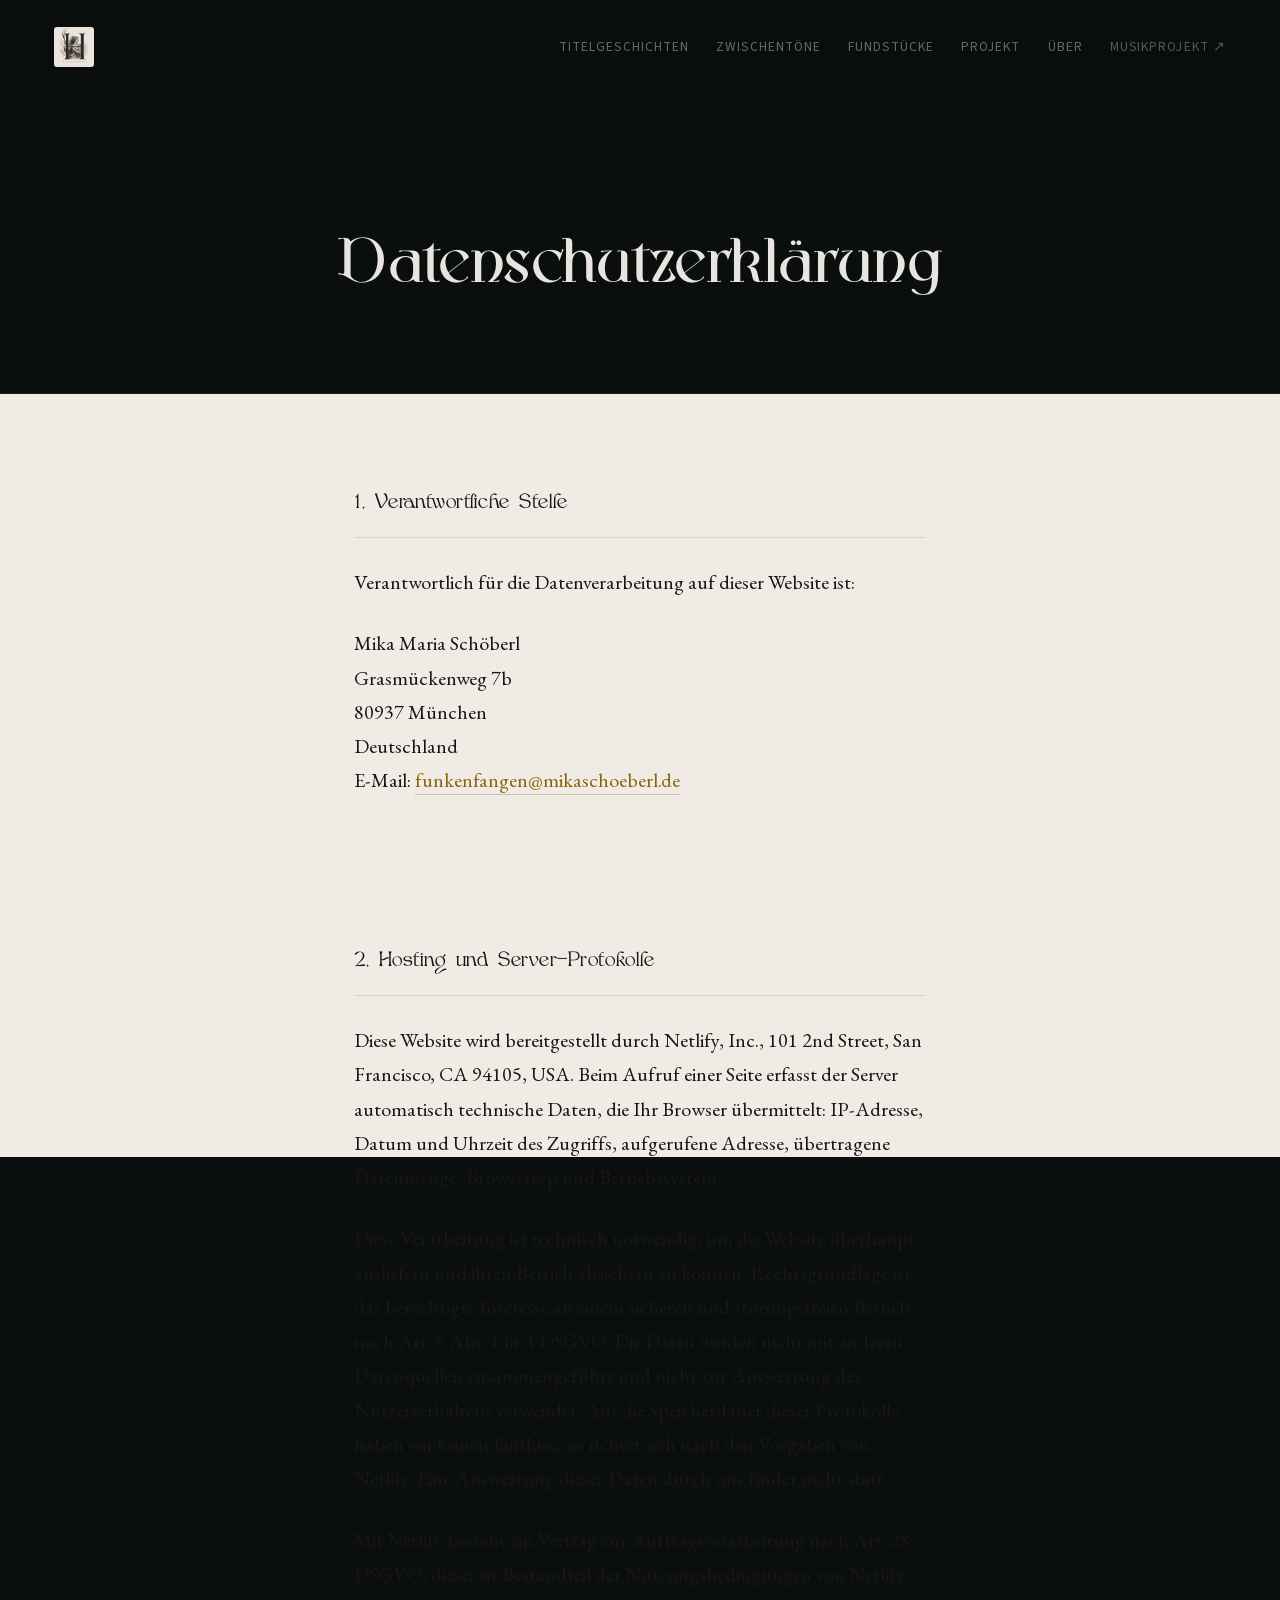
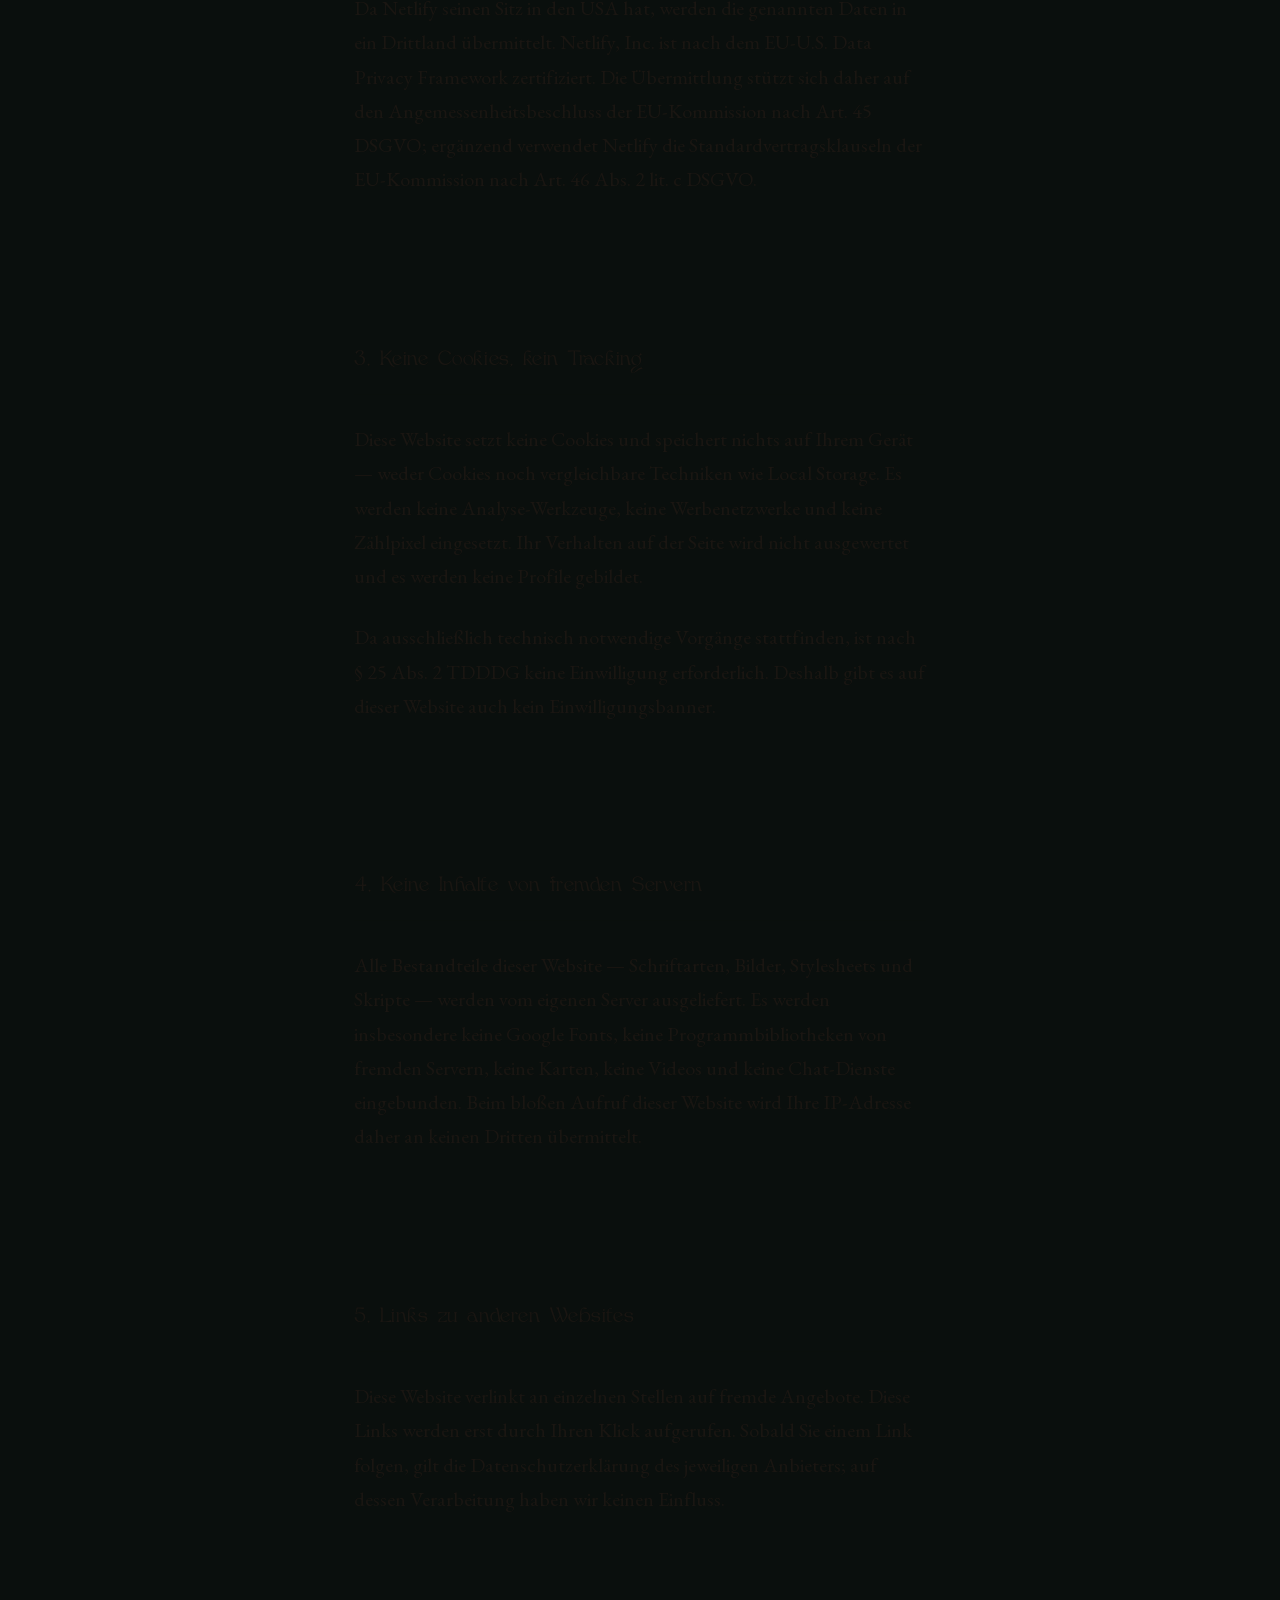
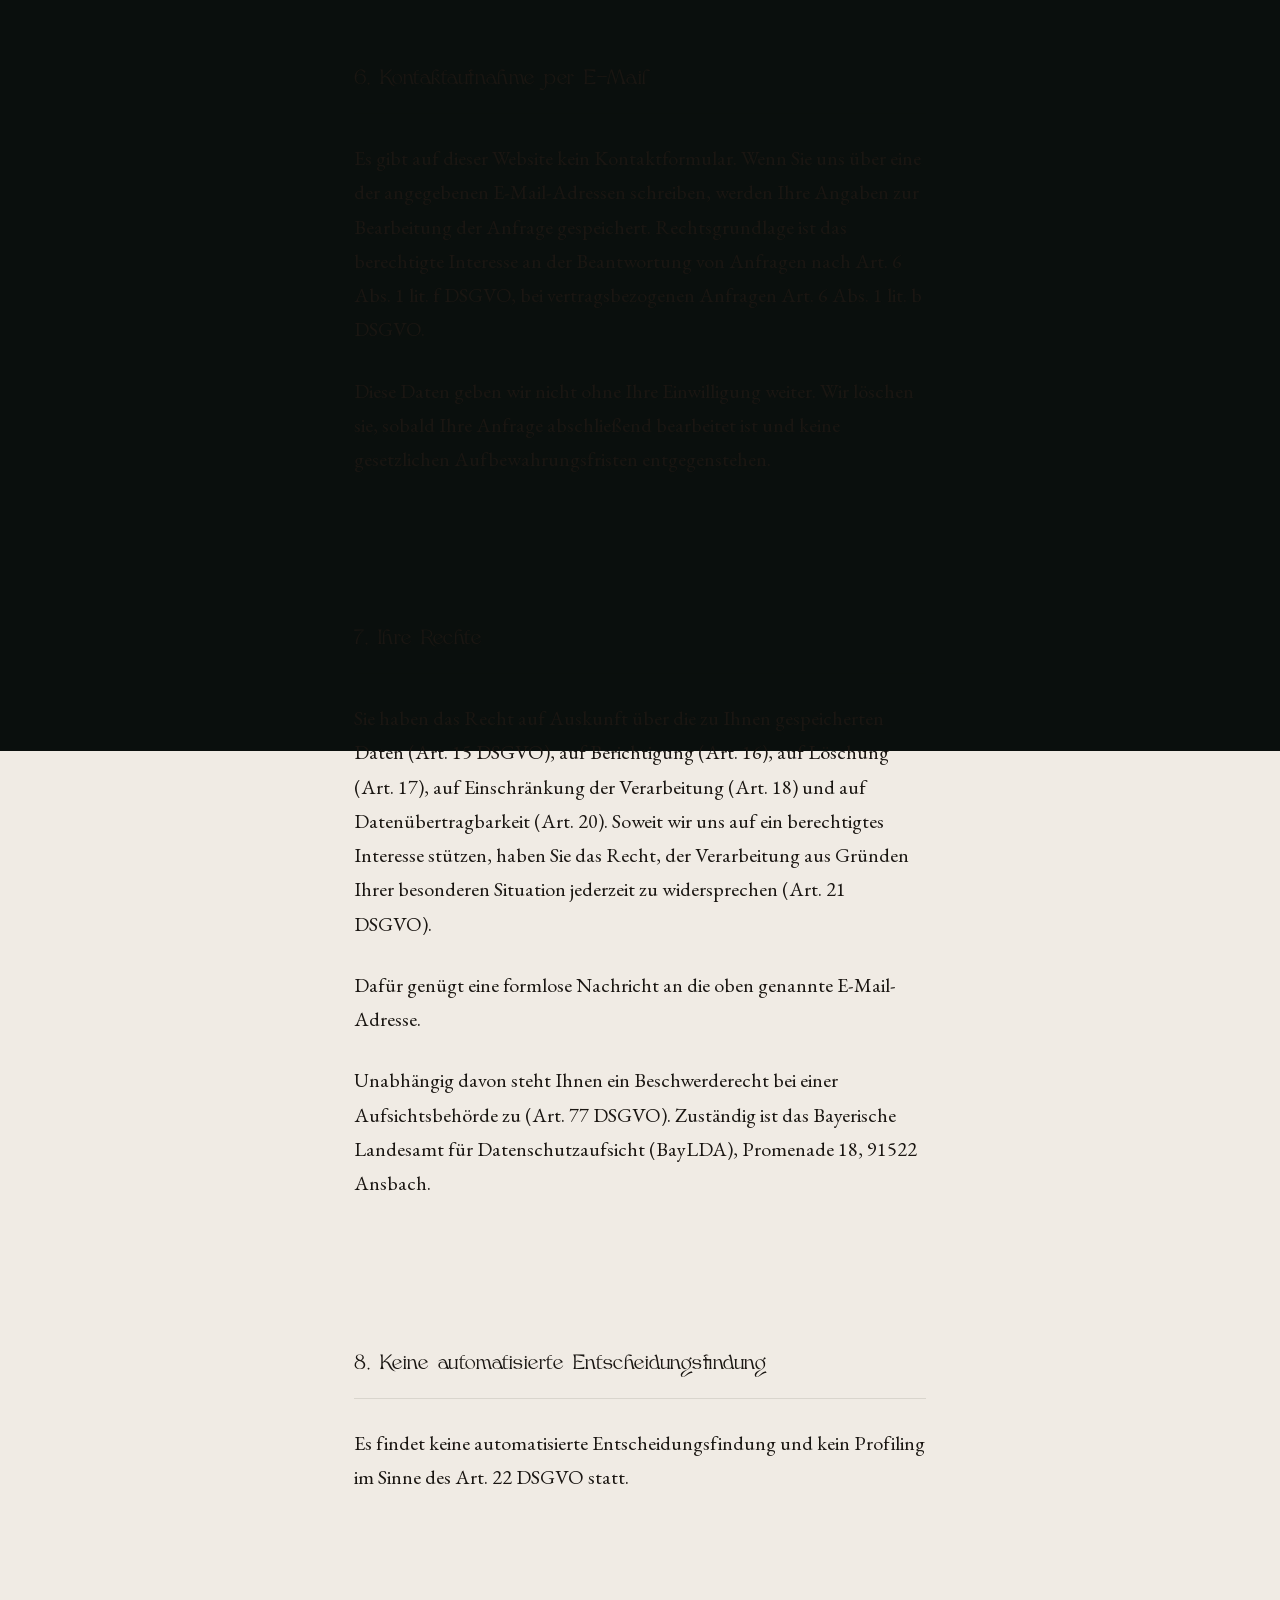
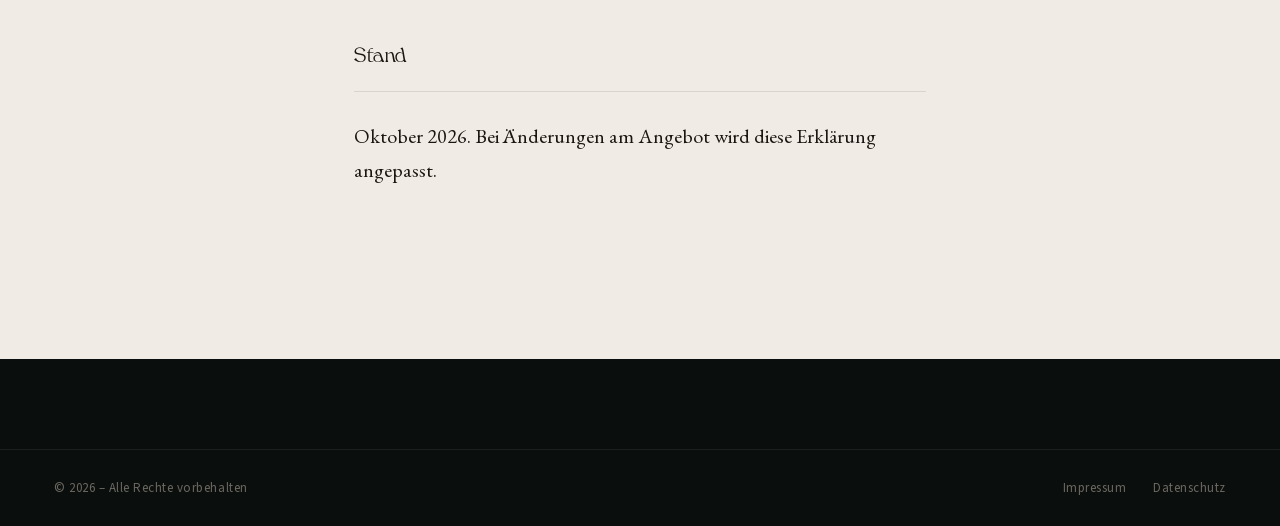
==== commit fe5ffe70: "Hoster Netlify in der Datenschutzerklärung eingetragen Die drei Platzhalter sind gefüllt. Die Angabe" ====
--- a/datenschutz.html
+++ b/datenschutz.html
@@ -9,8 +9,8 @@
     <link rel="icon" type="image/png" sizes="32x32" href="assets/images/brand/hexenwerk-logo-32.png">
     <link rel="icon" type="image/png" sizes="180x180" href="assets/images/brand/hexenwerk-logo-180.png">
     <link rel="apple-touch-icon" href="assets/images/brand/hexenwerk-logo-180.png">
-    <link rel="stylesheet" href="assets/fonts/google/fonts.css?v=20261001c">
-    <link rel="stylesheet" href="styles.css?v=20261001c">
+    <link rel="stylesheet" href="assets/fonts/google/fonts.css?v=20261001e">
+    <link rel="stylesheet" href="styles.css?v=20261001e">
 </head>
 <body>
 
@@ -60,25 +60,29 @@
         <section class="projekt-section reveal">
             <h2 class="projekt-heading">2. Hosting und Server-Protokolle</h2>
             <p>
-                Diese Website wird bereitgestellt durch [HOSTER: NAME, ANSCHRIFT, LAND EINTRAGEN].
-                Beim Aufruf einer Seite erfasst der Server automatisch technische Daten, die Ihr
-                Browser übermittelt: IP-Adresse, Datum und Uhrzeit des Zugriffs, aufgerufene Adresse,
-                übertragene Datenmenge, Browsertyp und Betriebssystem.
+                Diese Website wird bereitgestellt durch Netlify, Inc., 101 2nd Street,
+                San Francisco, CA 94105, USA. Beim Aufruf einer Seite erfasst der Server
+                automatisch technische Daten, die Ihr Browser übermittelt: IP-Adresse, Datum und
+                Uhrzeit des Zugriffs, aufgerufene Adresse, übertragene Datenmenge, Browsertyp und
+                Betriebssystem.
             </p>
             <p>
                 Diese Verarbeitung ist technisch notwendig, um die Website überhaupt ausliefern und
                 ihren Betrieb absichern zu können. Rechtsgrundlage ist das berechtigte Interesse an
                 einem sicheren und störungsfreien Betrieb nach Art. 6 Abs. 1 lit. f DSGVO. Die Daten
                 werden nicht mit anderen Datenquellen zusammengeführt und nicht zur Auswertung des
-                Nutzerverhaltens verwendet. Die Speicherdauer richtet sich nach den Voreinstellungen
-                des Hosters; sie beträgt in der Regel wenige Tage
-                [SPEICHERDAUER DES HOSTERS PRÜFEN UND EINTRAGEN].
+                Nutzerverhaltens verwendet. Auf die Speicherdauer dieser Protokolle haben wir keinen
+                Einfluss; sie richtet sich nach den Vorgaben von Netlify. Eine Auswertung dieser
+                Daten durch uns findet nicht statt.
             </p>
             <p>
-                [FALLS DER HOSTER SEINEN SITZ AUSSERHALB DER EU HAT: Mit dem Hoster besteht ein
-                Vertrag zur Auftragsverarbeitung nach Art. 28 DSGVO. Die Übermittlung in ein Drittland
-                stützt sich auf die Standardvertragsklauseln der EU-Kommission nach Art. 46 Abs. 2
-                lit. c DSGVO.]
+                Mit Netlify besteht ein Vertrag zur Auftragsverarbeitung nach Art. 28 DSGVO; dieser
+                ist Bestandteil der Nutzungsbedingungen von Netlify. Da Netlify seinen Sitz in den
+                USA hat, werden die genannten Daten in ein Drittland übermittelt. Netlify, Inc. ist
+                nach dem EU-U.S. Data Privacy Framework zertifiziert. Die Übermittlung stützt sich
+                daher auf den Angemessenheitsbeschluss der EU-Kommission nach Art. 45 DSGVO;
+                ergänzend verwendet Netlify die Standardvertragsklauseln der EU-Kommission nach
+                Art. 46 Abs. 2 lit. c DSGVO.
             </p>
         </section>
 
@@ -180,6 +184,6 @@
         </div>
     </footer>
 
-    <script src="main.js?v=20261001c"></script>
+    <script src="main.js?v=20261001e"></script>
 </body>
 </html>
